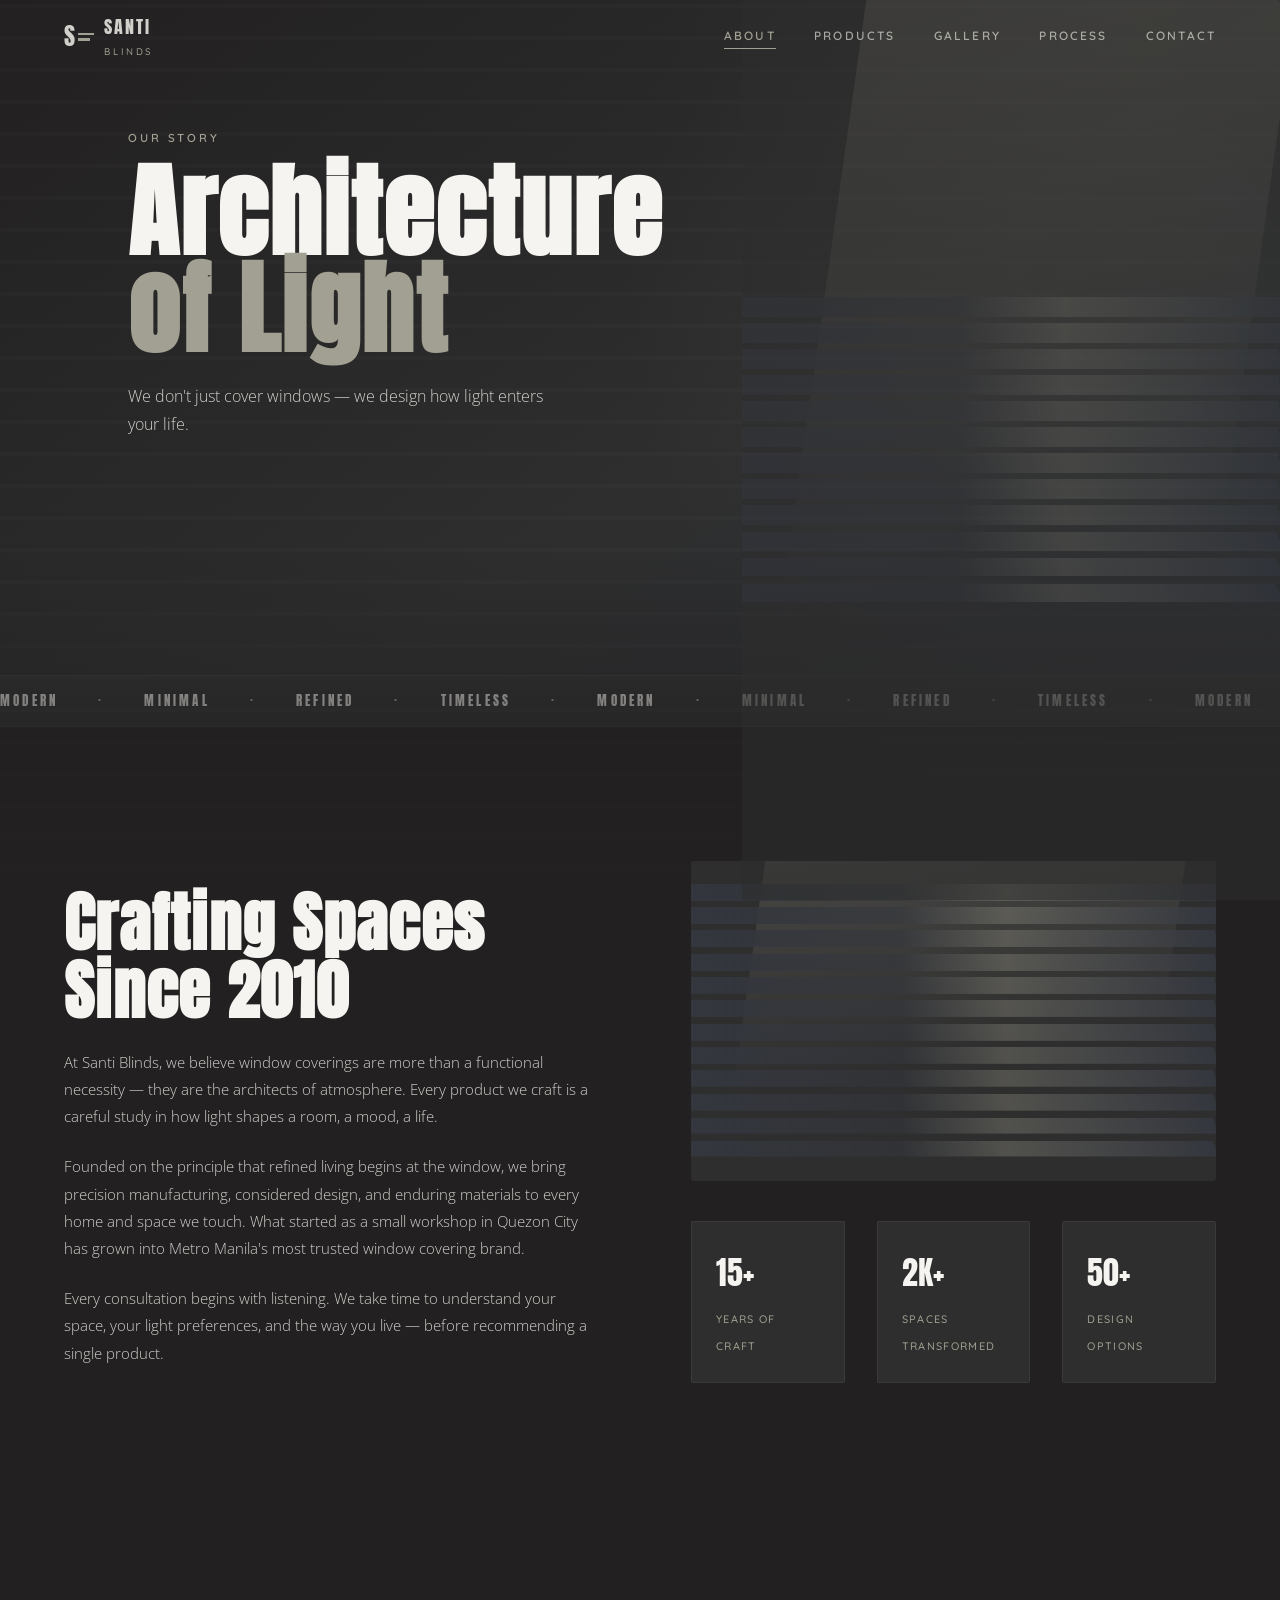
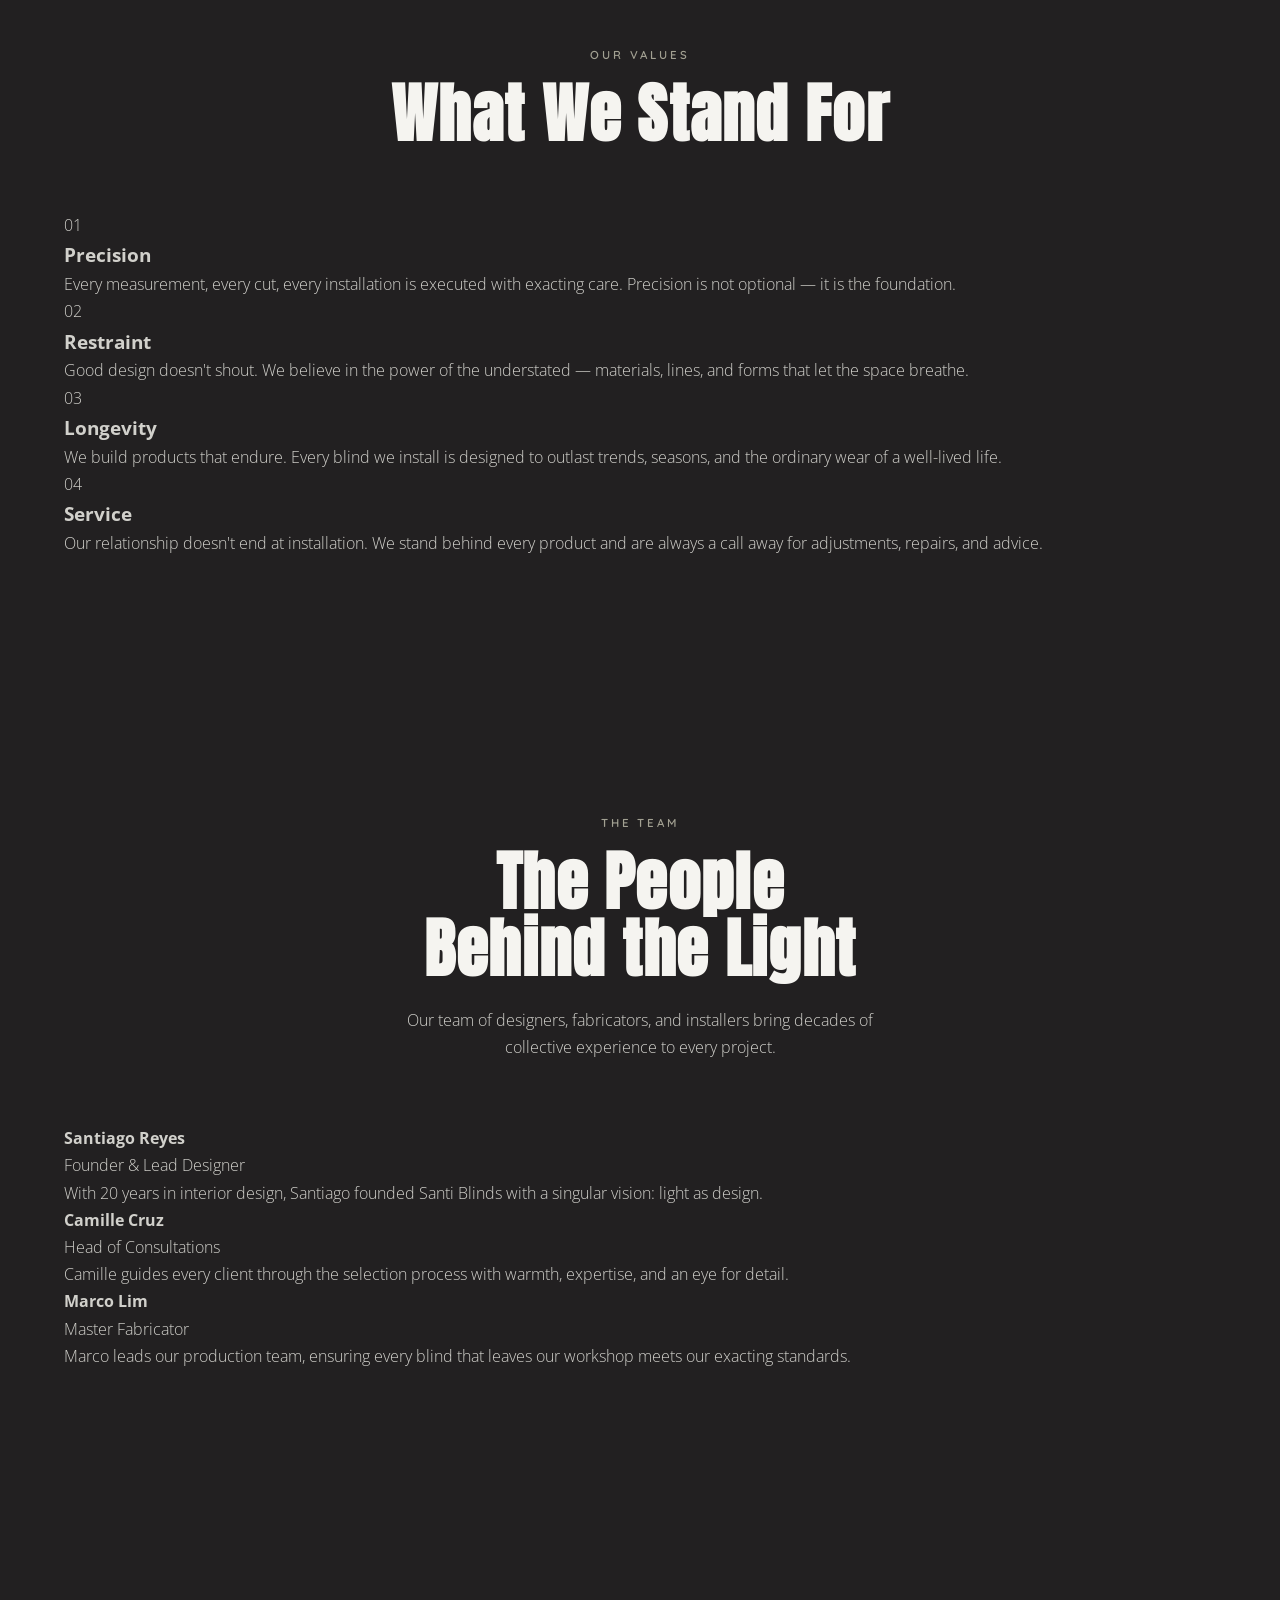
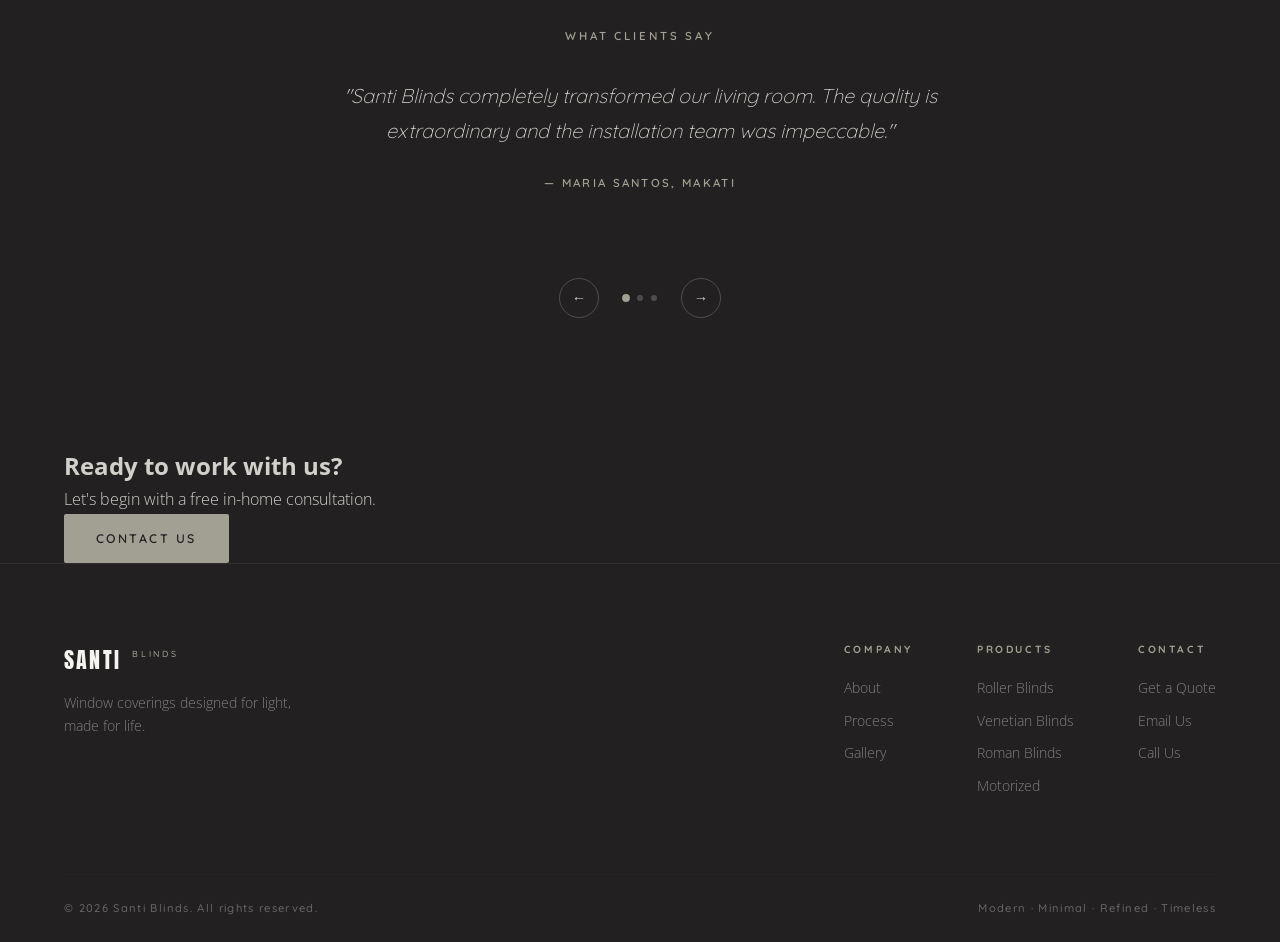
==== about.html @ d28347ba "Add files via upload" ====
<!DOCTYPE html>
<html lang="en">
<head>
  <meta charset="UTF-8" />
  <meta name="viewport" content="width=device-width, initial-scale=1.0" />
  <title>About Us — Santi Blinds</title>
  <link rel="preconnect" href="https://fonts.googleapis.com" />
  <link rel="preconnect" href="https://fonts.gstatic.com" crossorigin />
  <link href="https://fonts.googleapis.com/css2?family=Anton&family=Quicksand:wght@300;400;500;600&family=Open+Sans:wght@300;400;600&display=swap" rel="stylesheet" />
  <link rel="stylesheet" href="css/style.css" />
</head>
<body>

  <!-- NAV -->
  <header class="nav scrolled" id="nav">
    <div class="nav__inner">
      <a href="index.html" class="nav__logo">
        <span class="nav__logo-mark">
          <span class="logo-s">S</span><span class="logo-slats"></span>
        </span>
        <span class="nav__brand">SANTI <em>BLINDS</em></span>
      </a>
      <nav class="nav__links" id="navLinks">
        <a href="about.html" class="active">About</a>
        <a href="products.html">Products</a>
        <a href="gallery.html">Gallery</a>
        <a href="process.html">Process</a>
        <a href="contact.html">Contact</a>
      </nav>
      <button class="nav__hamburger" id="hamburger" aria-label="Toggle menu">
        <span></span><span></span><span></span>
      </button>
    </div>
  </header>

  <!-- PAGE HERO -->
  <section class="page-hero page-hero--about">
    <div class="page-hero__bg"></div>
    <div class="container">
      <div class="page-hero__content">
        <span class="section-label reveal">Our Story</span>
        <h1 class="page-hero__title reveal">Architecture<br/><span class="accent">of Light</span></h1>
        <p class="page-hero__sub reveal">We don't just cover windows — we design how light enters your life.</p>
      </div>
    </div>
    <div class="page-hero__slat-art">
      <div class="slat-art__frame">
        <div class="slat-art__light"></div>
        <div class="slat-art__slats">
          <div class="slat" style="--i:0"></div><div class="slat" style="--i:1"></div>
          <div class="slat" style="--i:2"></div><div class="slat" style="--i:3"></div>
          <div class="slat" style="--i:4"></div><div class="slat" style="--i:5"></div>
          <div class="slat" style="--i:6"></div><div class="slat" style="--i:7"></div>
          <div class="slat" style="--i:8"></div><div class="slat" style="--i:9"></div>
          <div class="slat" style="--i:10"></div><div class="slat" style="--i:11"></div>
        </div>
      </div>
    </div>
  </section>

  <!-- MARQUEE -->
  <div class="marquee">
    <div class="marquee__track">
      <span>MODERN</span><span class="dot">·</span><span>MINIMAL</span><span class="dot">·</span>
      <span>REFINED</span><span class="dot">·</span><span>TIMELESS</span><span class="dot">·</span>
      <span>MODERN</span><span class="dot">·</span><span>MINIMAL</span><span class="dot">·</span>
      <span>REFINED</span><span class="dot">·</span><span>TIMELESS</span><span class="dot">·</span>
      <span>MODERN</span><span class="dot">·</span><span>MINIMAL</span><span class="dot">·</span>
      <span>REFINED</span><span class="dot">·</span><span>TIMELESS</span><span class="dot">·</span>
    </div>
  </div>

  <!-- MISSION -->
  <section class="section about-mission">
    <div class="container">
      <div class="about__grid">
        <div class="about__text">
          <span class="section-label reveal">Who We Are</span>
          <h2 class="section-title reveal">Crafting Spaces<br/>Since 2010</h2>
          <p class="body-text reveal">At Santi Blinds, we believe window coverings are more than a functional necessity — they are the architects of atmosphere. Every product we craft is a careful study in how light shapes a room, a mood, a life.</p>
          <p class="body-text reveal">Founded on the principle that refined living begins at the window, we bring precision manufacturing, considered design, and enduring materials to every home and space we touch. What started as a small workshop in Quezon City has grown into Metro Manila's most trusted window covering brand.</p>
          <p class="body-text reveal">Every consultation begins with listening. We take time to understand your space, your light preferences, and the way you live — before recommending a single product.</p>
        </div>
        <div class="about__visual reveal">
          <div class="about__slat-art">
            <div class="slat-art__frame">
              <div class="slat-art__light"></div>
              <div class="slat-art__slats">
                <div class="slat" style="--i:0"></div><div class="slat" style="--i:1"></div>
                <div class="slat" style="--i:2"></div><div class="slat" style="--i:3"></div>
                <div class="slat" style="--i:4"></div><div class="slat" style="--i:5"></div>
                <div class="slat" style="--i:6"></div><div class="slat" style="--i:7"></div>
                <div class="slat" style="--i:8"></div><div class="slat" style="--i:9"></div>
                <div class="slat" style="--i:10"></div><div class="slat" style="--i:11"></div>
              </div>
            </div>
          </div>
          <div class="about__stat-block">
            <div class="stat"><span class="stat__num">15+</span><span class="stat__label">Years of Craft</span></div>
            <div class="stat"><span class="stat__num">2K+</span><span class="stat__label">Spaces Transformed</span></div>
            <div class="stat"><span class="stat__num">50+</span><span class="stat__label">Design Options</span></div>
          </div>
        </div>
      </div>
    </div>
  </section>

  <!-- VALUES -->
  <section class="section values-section">
    <div class="container">
      <div class="section-header reveal">
        <span class="section-label">Our Values</span>
        <h2 class="section-title">What We Stand For</h2>
      </div>
      <div class="values__grid">
        <div class="value-card reveal" data-delay="0">
          <div class="value-card__num">01</div>
          <h3>Precision</h3>
          <p>Every measurement, every cut, every installation is executed with exacting care. Precision is not optional — it is the foundation.</p>
        </div>
        <div class="value-card reveal" data-delay="100">
          <div class="value-card__num">02</div>
          <h3>Restraint</h3>
          <p>Good design doesn't shout. We believe in the power of the understated — materials, lines, and forms that let the space breathe.</p>
        </div>
        <div class="value-card reveal" data-delay="200">
          <div class="value-card__num">03</div>
          <h3>Longevity</h3>
          <p>We build products that endure. Every blind we install is designed to outlast trends, seasons, and the ordinary wear of a well-lived life.</p>
        </div>
        <div class="value-card reveal" data-delay="300">
          <div class="value-card__num">04</div>
          <h3>Service</h3>
          <p>Our relationship doesn't end at installation. We stand behind every product and are always a call away for adjustments, repairs, and advice.</p>
        </div>
      </div>
    </div>
  </section>

  <!-- TEAM -->
  <section class="section team-section">
    <div class="container">
      <div class="section-header reveal">
        <span class="section-label">The Team</span>
        <h2 class="section-title">The People<br/>Behind the Light</h2>
        <p class="section-desc">Our team of designers, fabricators, and installers bring decades of collective experience to every project.</p>
      </div>
      <div class="team__grid">
        <div class="team-card reveal" data-delay="0">
          <div class="team-card__avatar team-card__avatar--1"></div>
          <h4>Santiago Reyes</h4>
          <span>Founder & Lead Designer</span>
          <p>With 20 years in interior design, Santiago founded Santi Blinds with a singular vision: light as design.</p>
        </div>
        <div class="team-card reveal" data-delay="120">
          <div class="team-card__avatar team-card__avatar--2"></div>
          <h4>Camille Cruz</h4>
          <span>Head of Consultations</span>
          <p>Camille guides every client through the selection process with warmth, expertise, and an eye for detail.</p>
        </div>
        <div class="team-card reveal" data-delay="240">
          <div class="team-card__avatar team-card__avatar--3"></div>
          <h4>Marco Lim</h4>
          <span>Master Fabricator</span>
          <p>Marco leads our production team, ensuring every blind that leaves our workshop meets our exacting standards.</p>
        </div>
      </div>
    </div>
  </section>

  <!-- TESTIMONIALS -->
  <section class="testimonials section">
    <div class="container">
      <span class="section-label reveal">What Clients Say</span>
      <div class="testimonials__slider" id="testimonialSlider">
        <div class="testimonial active">
          <blockquote>"Santi Blinds completely transformed our living room. The quality is extraordinary and the installation team was impeccable."</blockquote>
          <cite>— Maria Santos, Makati</cite>
        </div>
        <div class="testimonial">
          <blockquote>"We chose the motorized collection for our office. The difference in ambiance is remarkable — and the light control is effortless."</blockquote>
          <cite>— James Reyes, BGC</cite>
        </div>
        <div class="testimonial">
          <blockquote>"From consultation to install, the experience was seamless. The Roman blinds in our master bedroom are simply beautiful."</blockquote>
          <cite>— Claire Mendoza, Quezon City</cite>
        </div>
      </div>
      <div class="testimonials__nav">
        <button class="t-prev" id="tPrev" aria-label="Previous">←</button>
        <div class="t-dots" id="tDots"></div>
        <button class="t-next" id="tNext" aria-label="Next">→</button>
      </div>
    </div>
  </section>

  <!-- CTA STRIP -->
  <section class="cta-strip">
    <div class="container">
      <div class="cta-strip__inner reveal">
        <div class="cta-strip__text">
          <h2>Ready to work with us?</h2>
          <p>Let's begin with a free in-home consultation.</p>
        </div>
        <a href="contact.html" class="btn btn--primary">Contact Us</a>
      </div>
    </div>
  </section>

  <!-- FOOTER -->
  <footer class="footer">
    <div class="container">
      <div class="footer__top">
        <div class="footer__brand">
          <span class="footer__logo">SANTI <em>BLINDS</em></span>
          <p>Window coverings designed for light, made for life.</p>
        </div>
        <div class="footer__nav">
          <div>
            <h4>Company</h4>
            <a href="about.html">About</a>
            <a href="process.html">Process</a>
            <a href="gallery.html">Gallery</a>
          </div>
          <div>
            <h4>Products</h4>
            <a href="products.html">Roller Blinds</a>
            <a href="products.html">Venetian Blinds</a>
            <a href="products.html">Roman Blinds</a>
            <a href="products.html">Motorized</a>
          </div>
          <div>
            <h4>Contact</h4>
            <a href="contact.html">Get a Quote</a>
            <a href="mailto:info@santiblinds.com">Email Us</a>
            <a href="tel:+6328888000">Call Us</a>
          </div>
        </div>
      </div>
      <div class="footer__bottom">
        <p>© 2026 Santi Blinds. All rights reserved.</p>
        <p>Modern · Minimal · Refined · Timeless</p>
      </div>
    </div>
  </footer>

  <script src="javascript/script.js"></script>
</body>
</html>
---- css/style.css ----
/* ============================================
   SANTI BLINDS — style.css
   Modern · Minimal · Refined · Timeless
   ============================================ */

/* --- TOKENS --- */
:root {
  --c-black:    #2E2E2E;
  --c-dark:     #222021;
  --c-navy:     #33363D;
  --c-tan:      #A2A092;
  --c-cream:    #D1D0CB;
  --c-white:    #F5F4F0;
  --c-accent:   #A2A092;

  --font-display: 'Anton', sans-serif;
  --font-body:    'Open Sans', sans-serif;
  --font-ui:      'Quicksand', sans-serif;

  --nav-h: 72px;
  --section-pad: clamp(80px, 10vw, 140px);
  --container: 1280px;
  --radius: 2px;

  --ease-out: cubic-bezier(0.16, 1, 0.3, 1);
  --ease-in-out: cubic-bezier(0.76, 0, 0.24, 1);
}

/* --- RESET --- */
*, *::before, *::after { box-sizing: border-box; margin: 0; padding: 0; }
html { scroll-behavior: smooth; font-size: 16px; }
body {
  background: var(--c-dark);
  color: var(--c-cream);
  font-family: var(--font-body);
  font-weight: 300;
  line-height: 1.7;
  overflow-x: hidden;
  -webkit-font-smoothing: antialiased;
}
a { color: inherit; text-decoration: none; }
img { display: block; max-width: 100%; }
button { cursor: pointer; border: none; background: none; font-family: inherit; }
input, textarea, select {
  font-family: var(--font-body);
  font-size: 0.9rem;
}
ul { list-style: none; }

/* --- SCROLLBAR --- */
::-webkit-scrollbar { width: 5px; }
::-webkit-scrollbar-track { background: var(--c-dark); }
::-webkit-scrollbar-thumb { background: var(--c-navy); }

/* --- CONTAINER --- */
.container {
  width: 100%;
  max-width: var(--container);
  margin: 0 auto;
  padding: 0 clamp(20px, 5vw, 80px);
}

/* --- SECTION --- */
.section { padding: var(--section-pad) 0; }
.section-label {
  display: block;
  font-family: var(--font-ui);
  font-size: 0.72rem;
  font-weight: 600;
  letter-spacing: 0.25em;
  text-transform: uppercase;
  color: var(--c-tan);
  margin-bottom: 1rem;
}
.section-title {
  font-family: var(--font-display);
  font-size: clamp(2.2rem, 5vw, 4rem);
  line-height: 1.05;
  letter-spacing: 0.02em;
  color: var(--c-white);
  margin-bottom: 1.5rem;
}
.section-desc {
  font-size: 1rem;
  color: var(--c-cream);
  max-width: 520px;
  margin-bottom: 3rem;
}
.section-header { text-align: center; margin-bottom: 4rem; }
.section-header .section-desc { margin: 0 auto 3rem; }

.body-text {
  font-size: 0.95rem;
  color: var(--c-cream);
  line-height: 1.8;
  margin-bottom: 1.4rem;
}

/* --- BUTTONS --- */
.btn {
  display: inline-flex;
  align-items: center;
  gap: 0.5rem;
  padding: 14px 32px;
  font-family: var(--font-ui);
  font-size: 0.78rem;
  font-weight: 600;
  letter-spacing: 0.2em;
  text-transform: uppercase;
  border-radius: var(--radius);
  transition: all 0.3s var(--ease-out);
  position: relative;
  overflow: hidden;
}
.btn::after {
  content: '';
  position: absolute;
  inset: 0;
  background: rgba(255,255,255,0.07);
  opacity: 0;
  transition: opacity 0.3s;
}
.btn:hover::after { opacity: 1; }
.btn--primary {
  background: var(--c-tan);
  color: var(--c-dark);
}
.btn--primary:hover {
  background: var(--c-cream);
  transform: translateY(-2px);
  box-shadow: 0 12px 30px rgba(0,0,0,0.35);
}
.btn--ghost {
  background: transparent;
  color: var(--c-cream);
  border: 1px solid rgba(209, 208, 203, 0.35);
}
.btn--ghost:hover {
  border-color: var(--c-cream);
  transform: translateY(-2px);
}
.btn--full { width: 100%; justify-content: center; }

.link-arrow {
  display: inline-flex;
  align-items: center;
  gap: 0.4rem;
  font-family: var(--font-ui);
  font-size: 0.78rem;
  font-weight: 600;
  letter-spacing: 0.15em;
  text-transform: uppercase;
  color: var(--c-tan);
  transition: gap 0.3s var(--ease-out), color 0.3s;
}
.link-arrow:hover { gap: 0.8rem; color: var(--c-cream); }
.link-arrow span { transition: transform 0.3s var(--ease-out); }
.link-arrow:hover span { transform: translateX(4px); }

/* --- REVEAL ANIMATION --- */
.reveal {
  opacity: 0;
  transform: translateY(28px);
  transition: opacity 0.8s var(--ease-out), transform 0.8s var(--ease-out);
}
.reveal.in-view {
  opacity: 1;
  transform: translateY(0);
}

/* ============================================
   NAV
   ============================================ */
.nav {
  position: fixed;
  top: 0; left: 0; right: 0;
  height: var(--nav-h);
  z-index: 1000;
  transition: background 0.4s, box-shadow 0.4s;
}
.nav.scrolled {
  background: rgba(34, 32, 33, 0.95);
  backdrop-filter: blur(12px);
  -webkit-backdrop-filter: blur(12px);
  box-shadow: 0 1px 0 rgba(255,255,255,0.06);
}
.nav__inner {
  max-width: var(--container);
  margin: 0 auto;
  padding: 0 clamp(20px, 5vw, 80px);
  height: 100%;
  display: flex;
  align-items: center;
  justify-content: space-between;
}
.nav__logo {
  display: flex;
  align-items: center;
  gap: 10px;
}
.nav__logo-mark {
  display: flex;
  align-items: center;
  gap: 3px;
}
.logo-s {
  font-family: var(--font-display);
  font-size: 1.5rem;
  color: var(--c-cream);
  line-height: 1;
}
.logo-slats {
  display: flex;
  flex-direction: column;
  gap: 3px;
  padding-top: 2px;
}
.logo-slats::before,
.logo-slats::after {
  content: '';
  display: block;
  width: 16px;
  height: 2.5px;
  background: var(--c-tan);
}
.logo-slats::after { width: 12px; }
.nav__brand {
  font-family: var(--font-display);
  font-size: 1.1rem;
  letter-spacing: 0.12em;
  color: var(--c-cream);
}
.nav__brand em {
  font-style: normal;
  font-family: var(--font-ui);
  font-size: 0.6rem;
  font-weight: 500;
  letter-spacing: 0.3em;
  color: var(--c-tan);
  display: block;
  margin-top: 1px;
}
.nav__links {
  display: flex;
  gap: clamp(1.5rem, 3vw, 3rem);
}
.nav__links a {
  font-family: var(--font-ui);
  font-size: 0.75rem;
  font-weight: 600;
  letter-spacing: 0.18em;
  text-transform: uppercase;
  color: var(--c-cream);
  opacity: 0.75;
  transition: opacity 0.3s, color 0.3s;
  position: relative;
}
.nav__links a::after {
  content: '';
  position: absolute;
  bottom: -3px; left: 0;
  width: 0; height: 1px;
  background: var(--c-tan);
  transition: width 0.3s var(--ease-out);
}
.nav__links a:hover { opacity: 1; }
.nav__links a:hover::after { width: 100%; }
.nav__hamburger {
  display: none;
  flex-direction: column;
  gap: 5px;
  padding: 8px;
}
.nav__hamburger span {
  display: block;
  width: 24px;
  height: 1.5px;
  background: var(--c-cream);
  transition: all 0.3s var(--ease-out);
  transform-origin: center;
}
.nav__hamburger.open span:nth-child(1) { transform: translateY(6.5px) rotate(45deg); }
.nav__hamburger.open span:nth-child(2) { opacity: 0; }
.nav__hamburger.open span:nth-child(3) { transform: translateY(-6.5px) rotate(-45deg); }

/* ============================================
   HERO
   ============================================ */
.hero {
  min-height: 100svh;
  display: flex;
  align-items: center;
  position: relative;
  overflow: hidden;
  padding-top: var(--nav-h);
}
.hero__bg {
  position: absolute;
  inset: 0;
  background: linear-gradient(135deg, var(--c-dark) 0%, var(--c-black) 50%, var(--c-navy) 100%);
}
.hero__slats-overlay {
  position: absolute;
  inset: 0;
  background: repeating-linear-gradient(
    0deg,
    transparent 0px,
    transparent 28px,
    rgba(255,255,255,0.018) 28px,
    rgba(255,255,255,0.018) 32px
  );
}
.hero__bg::before {
  content: '';
  position: absolute;
  top: -20%; right: -10%;
  width: 60%; height: 120%;
  background: radial-gradient(ellipse at center, rgba(162,160,146,0.07) 0%, transparent 70%);
}
.hero__content {
  position: relative;
  z-index: 2;
  max-width: var(--container);
  margin: 0 auto;
  padding: 0 clamp(20px, 5vw, 80px);
  padding-top: 60px;
}

/* --- PAGE HERO OVERRIDES (push content below nav) --- */
.page-hero--products .page-hero__content,
.page-hero--gallery .page-hero__content,
.page-hero--process .page-hero__content,
.page-hero--about .page-hero__content,
.page-hero--contact .page-hero__content {
  padding-top: clamp(80px, 10vw, 130px);
}

.hero__eyebrow {
  font-family: var(--font-ui);
  font-size: 0.72rem;
  font-weight: 600;
  letter-spacing: 0.35em;
  text-transform: uppercase;
  color: var(--c-tan);
  margin-bottom: 1.5rem;
  transition-delay: 0.1s;
}
.hero__title {
  font-family: var(--font-display);
  font-size: clamp(3.5rem, 10vw, 8.5rem);
  line-height: 0.95;
  letter-spacing: 0.02em;
  color: var(--c-white);
  margin-bottom: 2rem;
}
.hero__title span { display: block; }
.hero__title span:nth-child(1) { transition-delay: 0.15s; }
.hero__title span:nth-child(2) { transition-delay: 0.25s; }
.hero__title--accent {
  color: var(--c-tan);
  transition-delay: 0.35s !important;
}
.hero__sub {
  font-size: clamp(0.9rem, 1.5vw, 1.05rem);
  color: var(--c-cream);
  opacity: 0.8;
  max-width: 460px;
  margin-bottom: 2.5rem;
  transition-delay: 0.45s;
}
.hero__cta {
  display: flex;
  gap: 1rem;
  flex-wrap: wrap;
  transition-delay: 0.55s;
}
.hero__scroll-hint {
  position: absolute;
  bottom: 2.5rem;
  left: clamp(20px, 5vw, 80px);
  display: flex;
  align-items: center;
  gap: 0.75rem;
  z-index: 2;
  opacity: 0.5;
}
.hero__scroll-hint span {
  font-family: var(--font-ui);
  font-size: 0.62rem;
  font-weight: 600;
  letter-spacing: 0.25em;
  text-transform: uppercase;
}
.hero__scroll-line {
  width: 40px;
  height: 1px;
  background: var(--c-cream);
  transform-origin: left;
  animation: scrollLine 2s var(--ease-in-out) infinite;
}
@keyframes scrollLine {
  0%   { transform: scaleX(0); }
  50%  { transform: scaleX(1); }
  100% { transform: scaleX(0) translateX(40px); }
}

/* ============================================
   MARQUEE
   ============================================ */
.marquee {
  background: var(--c-black);
  border-top: 1px solid rgba(255,255,255,0.06);
  border-bottom: 1px solid rgba(255,255,255,0.06);
  overflow: hidden;
  padding: 14px 0;
}
.marquee__track {
  display: flex;
  gap: 2.5rem;
  animation: marquee 20s linear infinite;
  width: max-content;
}
.marquee__track span {
  font-family: var(--font-display);
  font-size: 0.8rem;
  letter-spacing: 0.25em;
  color: var(--c-cream);
  white-space: nowrap;
}
.marquee__track .dot { color: var(--c-tan); }
@keyframes marquee {
  from { transform: translateX(0); }
  to   { transform: translateX(-50%); }
}

/* ============================================
   ABOUT
   ============================================ */
.about { background: var(--c-dark); }
.about__grid {
  display: grid;
  grid-template-columns: 1fr 1fr;
  gap: clamp(40px, 8vw, 120px);
  align-items: center;
}
.about__text .btn { margin-top: 1rem; }

/* Slat Art */
.about__visual { display: flex; flex-direction: column; gap: 2.5rem; }
.about__slat-art {
  position: relative;
  height: 320px;
}
.slat-art__frame {
  position: absolute;
  inset: 0;
  background: var(--c-black);
  border-radius: 3px;
  overflow: hidden;
}
.slat-art__light {
  position: absolute;
  top: -40px; left: 10%;
  width: 80%;
  height: 120%;
  background: linear-gradient(170deg, rgba(162,160,146,0.25) 0%, transparent 60%);
  transform: skewX(-8deg);
}
.slat-art__slats {
  position: absolute;
  inset: 0;
  display: flex;
  flex-direction: column;
  justify-content: center;
  gap: 0;
  padding: 20px 0;
}
.slat {
  height: 20px;
  margin: 3px 0;
  background: linear-gradient(
    90deg,
    var(--c-navy) 0%,
    rgba(51,54,61,0.5) 40%,
    rgba(162,160,146,0.3) 60%,
    var(--c-navy) 100%
  );
  transform: perspective(400px) rotateX(calc(var(--i) * 2deg));
  transform-origin: left center;
  animation: slatSway 4s ease-in-out infinite alternate;
  animation-delay: calc(var(--i) * 80ms);
}
@keyframes slatSway {
  from { transform: perspective(400px) rotateX(calc(var(--i) * 2deg)); }
  to   { transform: perspective(400px) rotateX(calc(var(--i) * 2deg + 8deg)); }
}

.about__stat-block {
  display: flex;
  gap: 2rem;
}
.stat {
  flex: 1;
  padding: 1.5rem;
  background: var(--c-black);
  border: 1px solid rgba(255,255,255,0.06);
  border-radius: var(--radius);
}
.stat__num {
  display: block;
  font-family: var(--font-display);
  font-size: 2rem;
  color: var(--c-white);
  margin-bottom: 0.25rem;
}
.stat__label {
  font-family: var(--font-ui);
  font-size: 0.68rem;
  font-weight: 500;
  letter-spacing: 0.12em;
  text-transform: uppercase;
  color: var(--c-tan);
}

/* ============================================
   PRODUCTS
   ============================================ */
.products { background: var(--c-black); }
.products__grid {
  display: grid;
  grid-template-columns: repeat(3, 1fr);
  gap: 1.5px;
}
.product-card {
  position: relative;
  background: var(--c-navy);
  overflow: hidden;
  transition: transform 0.5s var(--ease-out);
}
.product-card:hover { transform: translateY(-6px); z-index: 2; }
.product-card__img {
  height: 220px;
  position: relative;
  overflow: hidden;
}
.product-card__slat-deco {
  position: absolute;
  inset: 0;
  background: repeating-linear-gradient(
    0deg,
    transparent 0px,
    transparent 22px,
    rgba(255,255,255,0.04) 22px,
    rgba(255,255,255,0.04) 26px
  );
  transition: opacity 0.4s;
}
.product-card:hover .product-card__slat-deco { opacity: 0.5; }

/* Card color themes */
.product-card__img--roller   { background: linear-gradient(135deg, #2a2d33 0%, #3d3f46 100%); }
.product-card__img--venetian { background: linear-gradient(135deg, #33302e 0%, #4a4540 100%); }
.product-card__img--roman    { background: linear-gradient(135deg, #2e3033 0%, #3a3d42 100%); }
.product-card__img--vertical { background: linear-gradient(135deg, #2a2a2c 0%, #363636 100%); }
.product-card__img--cellular { background: linear-gradient(135deg, #302e28 0%, #45403a 100%); }
.product-card__img--motorized{ background: linear-gradient(135deg, #1e2127 0%, #2e3340 100%); }

.product-card__img::after {
  content: '';
  position: absolute;
  bottom: 0; left: 0; right: 0;
  height: 60%;
  background: linear-gradient(to top, var(--c-navy) 0%, transparent 100%);
}
.product-card__body {
  padding: 1.75rem 1.75rem 2rem;
}
.product-card__body h3 {
  font-family: var(--font-display);
  font-size: 1.2rem;
  letter-spacing: 0.06em;
  color: var(--c-white);
  margin-bottom: 0.6rem;
}
.product-card__body p {
  font-size: 0.85rem;
  line-height: 1.7;
  color: var(--c-cream);
  opacity: 0.75;
  margin-bottom: 1.25rem;
}

/* ============================================
   GALLERY
   ============================================ */
.gallery { background: var(--c-dark); overflow: hidden; }
.gallery__header {
  max-width: var(--container);
  margin: 0 auto var(--section-pad);
  padding: 0 clamp(20px, 5vw, 80px);
}
.gallery__strip {
  display: flex;
  gap: 2px;
  height: 480px;
  padding: 0 clamp(20px, 5vw, 80px);
  max-width: var(--container);
  margin: 0 auto;
}
.gallery__item {
  flex: 1;
  position: relative;
  overflow: hidden;
  border-radius: var(--radius);
  cursor: pointer;
  transition: flex 0.5s var(--ease-out);
}
.gallery__item:hover { flex: 2; }
.gallery__item--tall { flex: 1.2; }
.gallery__item--wide { flex: 1.5; }
.gallery__fill {
  position: absolute;
  inset: 0;
  transition: transform 0.6s var(--ease-out);
}
.gallery__item:hover .gallery__fill { transform: scale(1.04); }
.gallery__fill--1 {
  background: linear-gradient(160deg, #2a2d33 0%, #4a4540 100%);
  background-image: repeating-linear-gradient(0deg, transparent 0px, transparent 28px, rgba(255,255,255,0.035) 28px, rgba(255,255,255,0.035) 32px),
                    linear-gradient(160deg, #2a2d33 0%, #4a4540 100%);
}
.gallery__fill--2 {
  background: linear-gradient(160deg, #1e2127 0%, #2e3340 100%);
  background-image: repeating-linear-gradient(90deg, transparent 0px, transparent 20px, rgba(255,255,255,0.025) 20px, rgba(255,255,255,0.025) 22px),
                    linear-gradient(160deg, #1e2127 0%, #2e3340 100%);
}
.gallery__fill--3 {
  background: linear-gradient(160deg, #33302e 0%, #5a5248 100%);
}
.gallery__fill--4 {
  background: linear-gradient(160deg, #2e3033 0%, #3a3d42 100%);
  background-image: repeating-linear-gradient(0deg, transparent 0px, transparent 18px, rgba(255,255,255,0.04) 18px, rgba(255,255,255,0.04) 20px),
                    linear-gradient(160deg, #2e3033 0%, #3a3d42 100%);
}
.gallery__fill--5 {
  background: linear-gradient(160deg, #302e28 0%, #55503a 100%);
}
.gallery__caption {
  position: absolute;
  bottom: 0; left: 0; right: 0;
  padding: 1.5rem 1.25rem 1.25rem;
  background: linear-gradient(to top, rgba(34,32,33,0.9) 0%, transparent 100%);
  font-family: var(--font-ui);
  font-size: 0.7rem;
  font-weight: 500;
  letter-spacing: 0.15em;
  text-transform: uppercase;
  color: var(--c-cream);
  opacity: 0;
  transform: translateY(8px);
  transition: opacity 0.4s, transform 0.4s;
}
.gallery__item:hover .gallery__caption { opacity: 1; transform: translateY(0); }

/* ============================================
   GALLERY PAGE — FULL LAYOUT
   ============================================ */

/* Filter Bar */
.filter-bar {
  display: flex;
  gap: 0.5rem;
  flex-wrap: wrap;
  margin-bottom: 3rem;
}
.filter-btn {
  font-family: var(--font-ui);
  font-size: 0.72rem;
  font-weight: 600;
  letter-spacing: 0.18em;
  text-transform: uppercase;
  color: var(--c-cream);
  opacity: 0.5;
  padding: 9px 20px;
  border: 1px solid rgba(255,255,255,0.1);
  border-radius: var(--radius);
  transition: all 0.3s var(--ease-out);
  background: transparent;
}
.filter-btn:hover {
  opacity: 0.85;
  border-color: rgba(162,160,146,0.4);
}
.filter-btn.active {
  opacity: 1;
  background: var(--c-tan);
  color: var(--c-dark);
  border-color: var(--c-tan);
}

/* Masonry Gallery Grid */
.gallery-grid {
  columns: 3;
  column-gap: 3px;
  width: 100%;
}
.gallery-grid__item {
  break-inside: avoid;
  position: relative;
  overflow: hidden;
  margin-bottom: 3px;
  cursor: pointer;
  border-radius: var(--radius);
}
.gallery-grid__item--tall .gallery-grid__fill { height: 520px; }
.gallery-grid__item--wide { column-span: none; }
.gallery-grid__item--wide .gallery-grid__fill { height: 340px; }
.gallery-grid__fill {
  width: 100%;
  height: 280px;
  position: relative;
  overflow: hidden;
  display: block;
  transition: transform 0.65s var(--ease-out);
}
.gallery-grid__item:hover .gallery-grid__fill { transform: scale(1.05); }

/* Gallery fill image placeholders — rich compositions */
.gf--1 {
  background:
    repeating-linear-gradient(0deg, transparent 0px, transparent 26px, rgba(255,255,255,0.04) 26px, rgba(255,255,255,0.04) 30px),
    linear-gradient(150deg, #2a2c31 0%, #3e3b38 40%, #4a4540 100%);
}
.gf--1::before {
  content: '';
  position: absolute;
  inset: 0;
  background: radial-gradient(ellipse at 70% 30%, rgba(162,160,146,0.18) 0%, transparent 60%);
}
.gf--2 {
  background:
    repeating-linear-gradient(90deg, transparent 0px, transparent 18px, rgba(255,255,255,0.03) 18px, rgba(255,255,255,0.03) 21px),
    linear-gradient(130deg, #1c1f26 0%, #252830 50%, #2e3340 100%);
}
.gf--2::before {
  content: '';
  position: absolute;
  inset: 0;
  background: radial-gradient(ellipse at 30% 70%, rgba(100,110,140,0.2) 0%, transparent 65%);
}
.gf--3 {
  background:
    repeating-linear-gradient(0deg, transparent 0px, transparent 22px, rgba(255,255,255,0.035) 22px, rgba(255,255,255,0.035) 25px),
    linear-gradient(160deg, #2e2b28 0%, #463e38 50%, #5a5248 100%);
}
.gf--3::before {
  content: '';
  position: absolute;
  inset: 0;
  background: linear-gradient(to bottom right, rgba(162,150,130,0.15) 0%, transparent 70%);
}
.gf--4 {
  background:
    repeating-linear-gradient(0deg, transparent 0px, transparent 18px, rgba(255,255,255,0.045) 18px, rgba(255,255,255,0.045) 21px),
    linear-gradient(140deg, #28292e 0%, #33363d 60%, #3a3d44 100%);
}
.gf--4::after {
  content: '';
  position: absolute;
  inset: 0;
  background: radial-gradient(ellipse at 60% 20%, rgba(162,160,146,0.12) 0%, transparent 55%);
}
.gf--5 {
  background:
    repeating-linear-gradient(0deg, transparent 0px, transparent 30px, rgba(255,255,255,0.03) 30px, rgba(255,255,255,0.03) 33px),
    linear-gradient(165deg, #2c2a24 0%, #3d3830 50%, #55503a 100%);
}
.gf--5::before {
  content: '';
  position: absolute;
  inset: 0;
  background: radial-gradient(circle at 25% 80%, rgba(180,165,120,0.12) 0%, transparent 50%);
}
.gf--6 {
  background:
    repeating-linear-gradient(0deg, transparent 0px, transparent 24px, rgba(255,255,255,0.038) 24px, rgba(255,255,255,0.038) 27px),
    linear-gradient(145deg, #232427 0%, #2e3035 50%, #3a3d42 100%);
}
.gf--6::before {
  content: '';
  position: absolute;
  inset: 0;
  background: linear-gradient(to bottom, rgba(162,160,146,0.1) 0%, transparent 60%);
}
.gf--7 {
  background:
    repeating-linear-gradient(90deg, transparent 0px, transparent 14px, rgba(255,255,255,0.025) 14px, rgba(255,255,255,0.025) 17px),
    linear-gradient(135deg, #1e2024 0%, #2a2d33 55%, #32353c 100%);
}
.gf--7::before {
  content: '';
  position: absolute;
  inset: 0;
  background: radial-gradient(ellipse at 80% 50%, rgba(80,100,140,0.15) 0%, transparent 60%);
}
.gf--8 {
  background:
    repeating-linear-gradient(0deg, transparent 0px, transparent 20px, rgba(255,255,255,0.04) 20px, rgba(255,255,255,0.04) 23px),
    linear-gradient(155deg, #302e2b 0%, #42403c 50%, #545048 100%);
}
.gf--8::before {
  content: '';
  position: absolute;
  inset: 0;
  background: radial-gradient(circle at 50% 50%, rgba(162,155,130,0.1) 0%, transparent 65%);
}
.gf--9 {
  background:
    repeating-linear-gradient(0deg, transparent 0px, transparent 28px, rgba(255,255,255,0.03) 28px, rgba(255,255,255,0.03) 31px),
    linear-gradient(140deg, #1a1c20 0%, #252830 50%, #2e3038 100%);
}
.gf--9::before {
  content: '';
  position: absolute;
  inset: 0;
  background: linear-gradient(to right, rgba(162,160,146,0.06) 0%, transparent 60%);
}

/* Slat shadow overlay on all fills for venetian effect */
.gallery-grid__fill::after {
  content: '';
  position: absolute;
  inset: 0;
  background: repeating-linear-gradient(
    0deg,
    rgba(0,0,0,0.04) 0px,
    rgba(0,0,0,0.04) 2px,
    transparent 2px,
    transparent 28px
  );
  pointer-events: none;
  transition: opacity 0.5s;
}
.gallery-grid__item:hover .gallery-grid__fill::after { opacity: 0.5; }

/* Gallery item overlay on hover */
.gallery-grid__overlay {
  position: absolute;
  inset: 0;
  background: linear-gradient(to top, rgba(34,32,33,0.92) 0%, rgba(34,32,33,0) 55%);
  display: flex;
  flex-direction: column;
  justify-content: flex-end;
  padding: 1.75rem 1.5rem;
  opacity: 0;
  transition: opacity 0.4s var(--ease-out);
}
.gallery-grid__item:hover .gallery-grid__overlay { opacity: 1; }
.gallery-grid__label {
  font-family: var(--font-display);
  font-size: 1rem;
  letter-spacing: 0.08em;
  color: var(--c-white);
  display: block;
  margin-bottom: 0.25rem;
}
.gallery-grid__product {
  font-family: var(--font-ui);
  font-size: 0.68rem;
  font-weight: 500;
  letter-spacing: 0.2em;
  text-transform: uppercase;
  color: var(--c-tan);
  display: block;
}

/* Corner tag */
.gallery-grid__item::before {
  content: attr(data-room);
  position: absolute;
  top: 1rem; left: 1rem;
  font-family: var(--font-ui);
  font-size: 0.6rem;
  font-weight: 600;
  letter-spacing: 0.2em;
  text-transform: uppercase;
  color: var(--c-cream);
  background: rgba(34,32,33,0.65);
  backdrop-filter: blur(4px);
  padding: 4px 10px;
  border-radius: 1px;
  z-index: 3;
  opacity: 0;
  transition: opacity 0.3s;
}
.gallery-grid__item:hover::before { opacity: 1; }

/* Gallery page section */
.gallery-page { background: var(--c-dark); }

/* Hidden items for filter */
.gallery-grid__item.hidden {
  display: none;
}

/* Gallery stats bar */
.gallery-stats {
  background: var(--c-black);
  border-top: 1px solid rgba(255,255,255,0.06);
  border-bottom: 1px solid rgba(255,255,255,0.06);
  padding: 2.5rem 0;
}
.gallery-stats__grid {
  display: grid;
  grid-template-columns: repeat(3, 1fr);
  divide-x: 1px solid rgba(255,255,255,0.06);
  text-align: center;
}
.gallery-stats__item {
  padding: 1.5rem 2rem;
  border-right: 1px solid rgba(255,255,255,0.06);
  transition: background 0.3s;
}
.gallery-stats__item:last-child { border-right: none; }
.gallery-stats__num {
  display: block;
  font-family: var(--font-display);
  font-size: clamp(2rem, 4vw, 3.5rem);
  color: var(--c-white);
  line-height: 1;
  margin-bottom: 0.4rem;
}
.gallery-stats__label {
  font-family: var(--font-ui);
  font-size: 0.68rem;
  font-weight: 600;
  letter-spacing: 0.22em;
  text-transform: uppercase;
  color: var(--c-tan);
}

/* Lightbox */
.lightbox {
  position: fixed;
  inset: 0;
  z-index: 9000;
  display: flex;
  align-items: center;
  justify-content: center;
  pointer-events: none;
  opacity: 0;
  transition: opacity 0.4s var(--ease-out);
}
.lightbox.open {
  pointer-events: all;
  opacity: 1;
}
.lightbox__backdrop {
  position: absolute;
  inset: 0;
  background: rgba(22,20,21,0.94);
  backdrop-filter: blur(8px);
  cursor: pointer;
}
.lightbox__content {
  position: relative;
  z-index: 1;
  width: min(800px, 90vw);
  max-height: 85vh;
  display: flex;
  flex-direction: column;
  gap: 1.25rem;
  transform: scale(0.95);
  transition: transform 0.4s var(--ease-out);
}
.lightbox.open .lightbox__content { transform: scale(1); }
.lightbox__img {
  width: 100%;
  aspect-ratio: 16/10;
  border-radius: var(--radius);
  overflow: hidden;
  background: var(--c-black);
}
.lightbox__info {
  text-align: center;
  font-family: var(--font-ui);
  font-size: 0.78rem;
  font-weight: 500;
  letter-spacing: 0.18em;
  text-transform: uppercase;
  color: var(--c-tan);
}
.lightbox__close {
  position: absolute;
  top: -1rem;
  right: -1rem;
  width: 36px; height: 36px;
  background: var(--c-tan);
  color: var(--c-dark);
  border-radius: 50%;
  font-size: 0.8rem;
  display: flex;
  align-items: center;
  justify-content: center;
  transition: transform 0.3s, background 0.3s;
}
.lightbox__close:hover { transform: scale(1.1) rotate(90deg); background: var(--c-cream); }
.lightbox__prev, .lightbox__next {
  position: absolute;
  top: 50%;
  transform: translateY(-50%);
  width: 44px; height: 44px;
  background: rgba(34,32,33,0.8);
  border: 1px solid rgba(255,255,255,0.12);
  border-radius: 50%;
  color: var(--c-cream);
  font-size: 1rem;
  display: flex;
  align-items: center;
  justify-content: center;
  transition: all 0.3s var(--ease-out);
  backdrop-filter: blur(4px);
}
.lightbox__prev { left: -1.5rem; }
.lightbox__next { right: -1.5rem; }
.lightbox__prev:hover, .lightbox__next:hover {
  background: var(--c-tan);
  color: var(--c-dark);
  border-color: var(--c-tan);
}

/* Gallery page responsive */
@media (max-width: 900px) {
  .gallery-grid { columns: 2; }
  .gallery-stats__grid { grid-template-columns: 1fr; }
  .gallery-stats__item { border-right: none; border-bottom: 1px solid rgba(255,255,255,0.06); }
  .gallery-stats__item:last-child { border-bottom: none; }
}
@media (max-width: 600px) {
  .gallery-grid { columns: 1; }
  .gallery-grid__fill { height: 220px !important; }
  .gallery-grid__item--tall .gallery-grid__fill { height: 260px !important; }
  .lightbox__prev { left: 0.5rem; }
  .lightbox__next { right: 0.5rem; }
}

/* ============================================
   PROCESS
   ============================================ */
.process { background: var(--c-black); }
.process__steps {
  display: flex;
  align-items: flex-start;
  gap: 0;
  margin-top: 4rem;
}
.process__step {
  flex: 1;
  padding: 2.5rem 2rem;
  background: var(--c-navy);
  border: 1px solid rgba(255,255,255,0.05);
  border-radius: var(--radius);
  transition: transform 0.4s var(--ease-out), background 0.4s;
}
.process__step:hover {
  transform: translateY(-6px);
  background: var(--c-dark);
}
.process__connector {
  width: 30px;
  height: 1px;
  background: rgba(162,160,146,0.3);
  margin-top: 45px;
  flex-shrink: 0;
}
.process__num {
  font-family: var(--font-display);
  font-size: 2.5rem;
  color: rgba(162, 160, 146, 0.2);
  line-height: 1;
  margin-bottom: 1.25rem;
  transition: color 0.4s;
}
.process__step:hover .process__num { color: var(--c-tan); }
.process__content h3 {
  font-family: var(--font-display);
  font-size: 1.05rem;
  letter-spacing: 0.08em;
  color: var(--c-white);
  margin-bottom: 0.75rem;
}
.process__content p {
  font-size: 0.85rem;
  line-height: 1.75;
  color: var(--c-cream);
  opacity: 0.7;
}

/* ============================================
   TESTIMONIALS
   ============================================ */
.testimonials {
  background: var(--c-dark);
  text-align: center;
}
.testimonials__slider {
  max-width: 700px;
  margin: 2rem auto 0;
  min-height: 160px;
  position: relative;
}
.testimonial {
  display: none;
  opacity: 0;
  transform: translateY(10px);
  transition: opacity 0.6s var(--ease-out), transform 0.6s var(--ease-out);
}
.testimonial.active {
  display: block;
  opacity: 1;
  transform: translateY(0);
}
.testimonial blockquote {
  font-family: var(--font-ui);
  font-size: clamp(1rem, 2vw, 1.25rem);
  font-weight: 300;
  line-height: 1.75;
  color: var(--c-cream);
  font-style: italic;
  margin-bottom: 1.25rem;
}
.testimonial cite {
  font-family: var(--font-ui);
  font-size: 0.72rem;
  font-weight: 600;
  letter-spacing: 0.2em;
  text-transform: uppercase;
  color: var(--c-tan);
  font-style: normal;
}
.testimonials__nav {
  display: flex;
  align-items: center;
  justify-content: center;
  gap: 1.5rem;
  margin-top: 2.5rem;
}
.t-prev, .t-next {
  width: 40px; height: 40px;
  border: 1px solid rgba(209,208,203,0.25);
  border-radius: 50%;
  color: var(--c-cream);
  font-size: 0.9rem;
  transition: all 0.3s var(--ease-out);
  display: flex; align-items: center; justify-content: center;
}
.t-prev:hover, .t-next:hover {
  border-color: var(--c-tan);
  color: var(--c-tan);
  transform: scale(1.1);
}
.t-dots { display: flex; gap: 8px; }
.t-dot {
  width: 6px; height: 6px;
  border-radius: 50%;
  background: rgba(209,208,203,0.25);
  cursor: pointer;
  transition: background 0.3s, transform 0.3s;
}
.t-dot.active { background: var(--c-tan); transform: scale(1.3); }

/* ============================================
   CONTACT
   ============================================ */
.contact { background: var(--c-navy); }
.contact__grid {
  display: grid;
  grid-template-columns: 1fr 1fr;
  gap: clamp(40px, 8vw, 100px);
  align-items: start;
}
.contact__details {
  margin-top: 2.5rem;
  display: flex;
  flex-direction: column;
  gap: 0.9rem;
}
.contact__detail {
  display: flex;
  align-items: center;
  gap: 0.85rem;
  font-size: 0.9rem;
  color: var(--c-cream);
}
.detail-icon {
  color: var(--c-tan);
  font-size: 0.6rem;
}

/* Form */
.contact__form { padding-top: 0.5rem; }
.form-group {
  margin-bottom: 1.25rem;
}
.form-group label {
  display: block;
  font-family: var(--font-ui);
  font-size: 0.68rem;
  font-weight: 600;
  letter-spacing: 0.2em;
  text-transform: uppercase;
  color: var(--c-tan);
  margin-bottom: 0.5rem;
}
.form-group input,
.form-group select,
.form-group textarea {
  width: 100%;
  padding: 12px 16px;
  background: rgba(255,255,255,0.04);
  border: 1px solid rgba(255,255,255,0.1);
  border-radius: var(--radius);
  color: var(--c-cream);
  outline: none;
  transition: border-color 0.3s, background 0.3s;
  appearance: none;
  -webkit-appearance: none;
}
.form-group input::placeholder,
.form-group textarea::placeholder { color: rgba(209,208,203,0.35); }
.form-group input:focus,
.form-group select:focus,
.form-group textarea:focus {
  border-color: var(--c-tan);
  background: rgba(255,255,255,0.06);
}
.form-group select option { background: var(--c-navy); color: var(--c-cream); }
.form-group textarea { resize: vertical; min-height: 110px; }
.form-success {
  display: none;
  margin-top: 1rem;
  text-align: center;
  font-family: var(--font-ui);
  font-size: 0.8rem;
  letter-spacing: 0.1em;
  color: var(--c-tan);
}
.form-success.show { display: block; }

/* ============================================
   FOOTER
   ============================================ */
.footer {
  background: var(--c-dark);
  border-top: 1px solid rgba(255,255,255,0.06);
}
.footer__top {
  padding: clamp(50px, 6vw, 80px) 0;
  display: flex;
  gap: clamp(40px, 8vw, 100px);
  justify-content: space-between;
  align-items: flex-start;
}
.footer__brand p {
  font-size: 0.85rem;
  color: var(--c-cream);
  opacity: 0.55;
  max-width: 240px;
  margin-top: 0.75rem;
  line-height: 1.7;
}
.footer__logo {
  font-family: var(--font-display);
  font-size: 1.4rem;
  letter-spacing: 0.1em;
  color: var(--c-white);
}
.footer__logo em {
  font-style: normal;
  font-family: var(--font-ui);
  font-size: 0.55rem;
  font-weight: 500;
  letter-spacing: 0.3em;
  color: var(--c-tan);
  display: inline-block;
  margin-left: 4px;
  vertical-align: top;
  margin-top: 6px;
}
.footer__nav {
  display: flex;
  gap: clamp(30px, 5vw, 80px);
}
.footer__nav > div {
  display: flex;
  flex-direction: column;
  gap: 0.6rem;
}
.footer__nav h4 {
  font-family: var(--font-ui);
  font-size: 0.65rem;
  font-weight: 700;
  letter-spacing: 0.25em;
  text-transform: uppercase;
  color: var(--c-tan);
  margin-bottom: 0.5rem;
}
.footer__nav a {
  font-size: 0.85rem;
  color: var(--c-cream);
  opacity: 0.55;
  transition: opacity 0.3s, color 0.3s;
}
.footer__nav a:hover { opacity: 1; color: var(--c-cream); }
.footer__bottom {
  border-top: 1px solid rgba(255,255,255,0.06);
  padding: 1.5rem 0;
  display: flex;
  justify-content: space-between;
  align-items: center;
  font-family: var(--font-ui);
  font-size: 0.7rem;
  font-weight: 500;
  letter-spacing: 0.12em;
  color: var(--c-cream);
  opacity: 0.4;
}

/* ============================================
   RESPONSIVE — TABLET (≤1024px)
   ============================================ */
@media (max-width: 1024px) {
  .about__grid  { grid-template-columns: 1fr; gap: 60px; }
  .about__visual { order: -1; }
  .about__slat-art { height: 260px; }

  .products__grid { grid-template-columns: repeat(2, 1fr); }

  .gallery__strip { height: 360px; }

  .process__steps { flex-direction: column; gap: 1.5px; }
  .process__connector { width: 1px; height: 20px; margin: 0 0 0 45px; }
  .process__step { padding: 2rem 1.75rem; }

  .contact__grid { grid-template-columns: 1fr; gap: 50px; }
  .footer__top { flex-direction: column; gap: 40px; }
}

/* ============================================
   RESPONSIVE — MOBILE (≤768px)
   ============================================ */
@media (max-width: 768px) {
  :root { --nav-h: 60px; }

  .nav__links {
    position: fixed;
    top: var(--nav-h);
    left: 0; right: 0;
    background: rgba(34,32,33,0.97);
    backdrop-filter: blur(12px);
    flex-direction: column;
    align-items: center;
    gap: 0;
    padding: 0;
    max-height: 0;
    overflow: hidden;
    transition: max-height 0.45s var(--ease-out), padding 0.3s;
    border-bottom: 1px solid rgba(255,255,255,0.06);
  }
  .nav__links.open {
    max-height: 400px;
    padding: 1.5rem 0 2rem;
  }
  .nav__links a {
    padding: 0.75rem 2rem;
    width: 100%;
    text-align: center;
    font-size: 0.85rem;
  }
  .nav__hamburger { display: flex; }

  .hero__title { font-size: clamp(3rem, 12vw, 5rem); }
  .hero__cta { flex-direction: column; width: 100%; max-width: 260px; }
  .hero__cta .btn { justify-content: center; }

  .products__grid { grid-template-columns: 1fr; gap: 2px; }
  .product-card__img { height: 180px; }

  .gallery__strip {
    height: auto;
    flex-direction: column;
    gap: 4px;
    padding: 0 clamp(20px, 5vw, 40px);
  }
  .gallery__item { flex: none; height: 200px; }
  .gallery__item--tall,
  .gallery__item--wide { flex: none; height: 200px; }
  .gallery__item:hover { flex: none; }
  .gallery__caption { opacity: 1; transform: none; }

  .about__slat-art { height: 200px; }
  .about__stat-block { flex-direction: column; gap: 0.75rem; }

  .process__steps { gap: 0.75rem; }
  .process__connector { display: none; }

  .footer__nav { flex-direction: column; gap: 1.75rem; }
  .footer__bottom { flex-direction: column; gap: 0.5rem; text-align: center; }
}

/* ============================================
   RESPONSIVE — SMALL MOBILE (≤480px)
   ============================================ */
@media (max-width: 480px) {
  .hero__content { padding-top: 30px; }
  .section-title { font-size: clamp(1.8rem, 8vw, 2.5rem); }
  .testimonial blockquote { font-size: 0.95rem; }
}

bash

cat >> /home/claude/style.css << 'CSSEOF'

/* ============================================
   CONTACT PAGE — ENHANCED SECTIONS
   ============================================ */

/* ---- PAGE HERO (contact) ---- */
.page-hero {
  min-height: 70vh;
  display: flex;
  align-items: flex-end;
  position: relative;
  overflow: hidden;
  padding-top: var(--nav-h);
}
.page-hero--contact {
  background: linear-gradient(135deg, var(--c-dark) 0%, var(--c-black) 55%, var(--c-navy) 100%);
}
.page-hero--about {
  background: linear-gradient(145deg, var(--c-dark) 0%, var(--c-black) 60%, #2a2e35 100%);
  min-height: 75vh;
}
.page-hero--gallery {
  background: linear-gradient(145deg, var(--c-black) 0%, var(--c-navy) 100%);
}
.page-hero--products {
  background: linear-gradient(145deg, var(--c-dark) 0%, var(--c-navy) 100%);
}
.page-hero--process {
  background: linear-gradient(145deg, var(--c-black) 0%, var(--c-dark) 100%);
}
.page-hero__bg {
  position: absolute;
  inset: 0;
  background: repeating-linear-gradient(
    0deg,
    transparent 0px,
    transparent 28px,
    rgba(255,255,255,0.015) 28px,
    rgba(255,255,255,0.015) 32px
  );
}
.page-hero__bg::before {
  content: '';
  position: absolute;
  top: 0; right: 0;
  width: 55%; height: 100%;
  background: radial-gradient(ellipse at 80% 30%, rgba(162,160,146,0.08) 0%, transparent 65%);
}
.page-hero__bg::after {
  content: '';
  position: absolute;
  bottom: 0; left: 0; right: 0;
  height: 40%;
  background: linear-gradient(to top, var(--c-dark) 0%, transparent 100%);
}

/* Animated slat lines */
.page-hero__slat-lines {
  position: absolute;
  inset: 0;
  z-index: 1;
  display: flex;
  flex-direction: column;
  gap: 0;
  justify-content: center;
  padding: 80px 0;
  opacity: 0.6;
}
.slat-line {
  height: 18px;
  margin: 4px 0;
  background: linear-gradient(
    90deg,
    transparent 0%,
    rgba(162,160,146,0.05) 20%,
    rgba(162,160,146,0.12) 50%,
    rgba(162,160,146,0.04) 80%,
    transparent 100%
  );
  animation: heroSlatPulse 5s ease-in-out infinite alternate;
  animation-delay: calc(var(--ln) * 130ms);
}
@keyframes heroSlatPulse {
  from { opacity: 0.3; transform: scaleX(0.96); }
  to   { opacity: 1;   transform: scaleX(1); }
}

/* About page hero slat art (right-side decorative) */
.page-hero__slat-art {
  position: absolute;
  right: 0; top: 0; bottom: 0;
  width: 42%;
  z-index: 1;
  overflow: hidden;
  opacity: 0.55;
  pointer-events: none;
}
.page-hero--about .page-hero__content {
  max-width: 60%;
}

.page-hero__content {
  position: relative;
  z-index: 2;
  padding: clamp(60px, 8vw, 100px) clamp(20px, 5vw, 80px) clamp(60px, 8vw, 100px);
  width: 100%;
}
.page-hero__title {
  font-family: var(--font-display);
  font-size: clamp(3rem, 8vw, 7rem);
  line-height: 0.95;
  letter-spacing: 0.02em;
  color: var(--c-white);
  margin-bottom: 1.5rem;
}
.page-hero__title .accent { color: var(--c-tan); }
.page-hero__sub {
  font-size: clamp(0.9rem, 1.4vw, 1rem);
  color: var(--c-cream);
  opacity: 0.75;
  max-width: 440px;
  line-height: 1.75;
}

/* ---- WHY SECTION ---- */
.why-section { background: var(--c-dark); }
.why__grid {
  display: grid;
  grid-template-columns: repeat(4, 1fr);
  gap: 1.5px;
  margin-top: 4rem;
}
.why__card {
  background: var(--c-black);
  padding: 2.5rem 2rem;
  border: 1px solid rgba(255,255,255,0.05);
  transition: background 0.4s var(--ease-out), transform 0.4s var(--ease-out);
  position: relative;
  overflow: hidden;
}
.why__card::before {
  content: '';
  position: absolute;
  top: 0; left: 0;
  width: 100%; height: 2px;
  background: var(--c-tan);
  transform: scaleX(0);
  transform-origin: left;
  transition: transform 0.5s var(--ease-out);
}
.why__card:hover::before { transform: scaleX(1); }
.why__card:hover {
  background: var(--c-navy);
  transform: translateY(-5px);
}
.why__icon {
  width: 48px; height: 48px;
  margin-bottom: 1.5rem;
  color: var(--c-tan);
}
.why__card h3 {
  font-family: var(--font-display);
  font-size: 1.05rem;
  letter-spacing: 0.06em;
  color: var(--c-white);
  margin-bottom: 0.75rem;
}
.why__card p {
  font-size: 0.85rem;
  line-height: 1.75;
  color: var(--c-cream);
  opacity: 0.7;
}
.why__num {
  position: absolute;
  top: 1.5rem; right: 1.75rem;
  font-family: var(--font-display);
  font-size: 3.5rem;
  color: rgba(162,160,146,0.06);
  line-height: 1;
  transition: color 0.4s;
}
.why__card:hover .why__num { color: rgba(162,160,146,0.12); }

/* ---- STATS STRIP ---- */
.stats-strip {
  background: var(--c-black);
  border-top: 1px solid rgba(255,255,255,0.06);
  border-bottom: 1px solid rgba(255,255,255,0.06);
}
.stats-strip__grid {
  display: grid;
  grid-template-columns: repeat(4, 1fr);
}
.stats-strip__item {
  padding: clamp(2rem, 4vw, 3.5rem) clamp(1.5rem, 3vw, 2.5rem);
  border-right: 1px solid rgba(255,255,255,0.06);
  text-align: center;
  transition: background 0.4s;
}
.stats-strip__item:last-child { border-right: none; }
.stats-strip__item:hover { background: rgba(255,255,255,0.02); }
.stats-strip__num {
  display: block;
  font-family: var(--font-display);
  font-size: clamp(2.5rem, 4vw, 4rem);
  color: var(--c-white);
  line-height: 1;
  margin-bottom: 0.5rem;
}
.stats-strip__sup {
  color: var(--c-tan);
  font-size: 0.55em;
}
.stats-strip__label {
  font-family: var(--font-ui);
  font-size: 0.68rem;
  font-weight: 600;
  letter-spacing: 0.22em;
  text-transform: uppercase;
  color: var(--c-tan);
}

/* ---- CONTACT PAGE LAYOUT ---- */
.contact-page { background: var(--c-dark); position: relative; }
.contact-page::before {
  content: '';
  position: absolute;
  top: 0; right: 0;
  width: 40%; height: 100%;
  background: var(--c-navy);
  clip-path: polygon(8% 0%, 100% 0%, 100% 100%, 0% 100%);
}
.contact__grid--page {
  display: grid;
  grid-template-columns: 1fr 1.1fr;
  gap: clamp(50px, 8vw, 110px);
  align-items: start;
  position: relative;
  z-index: 1;
}
.contact__info { display: flex; flex-direction: column; gap: 3rem; }

/* Detail items */
.contact__details {
  margin-top: 1.75rem;
  display: flex;
  flex-direction: column;
  gap: 0;
}
.contact__detail {
  display: flex;
  align-items: center;
  gap: 1rem;
  padding: 1rem 0;
  border-bottom: 1px solid rgba(255,255,255,0.06);
  font-size: 0.88rem;
  color: var(--c-cream);
  transition: color 0.3s;
}
.contact__detail:first-child { border-top: 1px solid rgba(255,255,255,0.06); }
.contact__detail--link:hover { color: var(--c-white); }
.detail-icon {
  width: 36px; height: 36px;
  background: rgba(162,160,146,0.1);
  border: 1px solid rgba(162,160,146,0.2);
  border-radius: 50%;
  display: flex;
  align-items: center;
  justify-content: center;
  font-size: 0.85rem;
  color: var(--c-tan);
  flex-shrink: 0;
  transition: background 0.3s, border-color 0.3s;
}
.contact__detail--link:hover .detail-icon {
  background: rgba(162,160,146,0.2);
  border-color: var(--c-tan);
}
.detail-label {
  display: block;
  font-family: var(--font-ui);
  font-size: 0.62rem;
  font-weight: 600;
  letter-spacing: 0.2em;
  text-transform: uppercase;
  color: var(--c-tan);
  margin-bottom: 0.15rem;
}

/* Hours */
.hours-table { margin-top: 1.5rem; }
.hours-row {
  display: flex;
  justify-content: space-between;
  align-items: center;
  padding: 0.75rem 0;
  border-bottom: 1px solid rgba(255,255,255,0.05);
  font-size: 0.88rem;
  color: var(--c-cream);
}
.hours-row:first-child { border-top: 1px solid rgba(255,255,255,0.05); }
.hours-row span:last-child {
  font-family: var(--font-ui);
  font-size: 0.78rem;
  font-weight: 600;
  color: var(--c-tan);
  letter-spacing: 0.05em;
}

/* Showroom */
.showroom-address {
  font-style: normal;
  font-size: 0.9rem;
  line-height: 1.8;
  color: var(--c-cream);
  opacity: 0.75;
  margin-top: 0.5rem;
}

/* Socials */
.contact__socials {
  display: flex;
  gap: 0.75rem;
  flex-wrap: wrap;
  margin-top: 0.5rem;
}

/* Form */
.btn--sm { padding: 10px 20px; font-size: 0.7rem; }
.form-header { margin-bottom: 2.25rem; }
.form-row {
  display: grid;
  grid-template-columns: 1fr 1fr;
  gap: 1rem;
}
.form-check {
  display: flex;
  align-items: flex-start;
  gap: 0.75rem;
  margin-bottom: 1.5rem;
}
.form-check input[type="checkbox"] {
  width: 16px; height: 16px;
  flex-shrink: 0;
  margin-top: 3px;
  accent-color: var(--c-tan);
  cursor: pointer;
}
.form-check__label {
  font-size: 0.8rem;
  color: var(--c-cream);
  opacity: 0.65;
  line-height: 1.6;
  cursor: pointer;
  font-family: var(--font-body);
  font-weight: 300;
  text-transform: none !important;
  letter-spacing: 0 !important;
}

/* ---- CLIENT TESTIMONIALS ---- */
.contact-testimonials { background: var(--c-navy); }
.ctestimonial-grid {
  display: grid;
  grid-template-columns: repeat(3, 1fr);
  gap: 1.5px;
}
.ctestimonial-card {
  background: var(--c-black);
  padding: 2.5rem 2rem 2rem;
  position: relative;
  transition: background 0.4s var(--ease-out), transform 0.4s var(--ease-out);
}
.ctestimonial-card:hover {
  background: var(--c-dark);
  transform: translateY(-4px);
}
.ctestimonial-card__quote {
  font-family: var(--font-display);
  font-size: 3rem;
  color: var(--c-tan);
  opacity: 0.3;
  line-height: 1;
  margin-bottom: -0.5rem;
}
.ctestimonial-card blockquote {
  font-family: var(--font-ui);
  font-size: 0.92rem;
  font-weight: 300;
  line-height: 1.8;
  color: var(--c-cream);
  font-style: italic;
  margin-bottom: 1.5rem;
}
.ctestimonial-card__author {
  display: flex;
  align-items: center;
  gap: 0.75rem;
}
.ctestimonial-card__avatar {
  width: 36px; height: 36px;
  border-radius: 50%;
  background: var(--c-navy);
  display: flex;
  align-items: center;
  justify-content: center;
  font-family: var(--font-display);
  font-size: 0.9rem;
  color: var(--c-tan);
  flex-shrink: 0;
}
.ctestimonial-card__name {
  font-family: var(--font-ui);
  font-size: 0.72rem;
  font-weight: 600;
  letter-spacing: 0.15em;
  text-transform: uppercase;
  color: var(--c-white);
  display: block;
}
.ctestimonial-card__loc {
  font-size: 0.75rem;
  color: var(--c-tan);
  opacity: 0.75;
  display: block;
}
.stars {
  position: absolute;
  top: 2rem; right: 2rem;
  display: flex;
  gap: 2px;
  color: var(--c-tan);
  font-size: 0.65rem;
  opacity: 0.7;
}

/* ---- FAQ ---- */
.faq-section { background: var(--c-dark); }
.faq__grid {
  display: grid;
  grid-template-columns: 1fr 1.5fr;
  gap: clamp(50px, 8vw, 110px);
  align-items: start;
  margin-top: 4rem;
}
.faq__cta { margin-top: 2rem; }
.faq__list { display: flex; flex-direction: column; gap: 0; }
.faq__item { border-bottom: 1px solid rgba(255,255,255,0.07); }
.faq__q {
  width: 100%;
  display: flex;
  justify-content: space-between;
  align-items: center;
  gap: 1rem;
  padding: 1.4rem 0;
  font-family: var(--font-ui);
  font-size: 0.92rem;
  font-weight: 600;
  letter-spacing: 0.04em;
  color: var(--c-cream);
  background: none;
  border: none;
  cursor: pointer;
  text-align: left;
  transition: color 0.3s;
}
.faq__q:hover { color: var(--c-white); }
.faq__q-icon {
  width: 24px; height: 24px;
  border: 1px solid rgba(162,160,146,0.35);
  border-radius: 50%;
  display: flex;
  align-items: center;
  justify-content: center;
  flex-shrink: 0;
  font-size: 0.75rem;
  color: var(--c-tan);
  transition: transform 0.35s var(--ease-out), background 0.3s, border-color 0.3s;
}
.faq__item.open .faq__q-icon {
  transform: rotate(45deg);
  background: rgba(162,160,146,0.15);
  border-color: var(--c-tan);
}
.faq__a {
  max-height: 0;
  overflow: hidden;
  transition: max-height 0.45s var(--ease-out), padding 0.35s;
}
.faq__item.open .faq__a { max-height: 300px; padding-bottom: 1.25rem; }
.faq__a p {
  font-size: 0.88rem;
  line-height: 1.8;
  color: var(--c-cream);
  opacity: 0.7;
}

/* ---- MAP SECTION ---- */
.map-section { background: var(--c-black); }
.map-placeholder { height: 440px; position: relative; overflow: hidden; }
.map-placeholder__inner {
  position: absolute;
  inset: 0;
  display: flex;
}
.map__slat-visual {
  flex: 1;
  position: relative;
  overflow: hidden;
}
.map-placeholder__label {
  width: 380px;
  background: var(--c-dark);
  display: flex;
  flex-direction: column;
  justify-content: center;
  padding: 3.5rem;
  border-left: 1px solid rgba(255,255,255,0.06);
}
.map-placeholder__title {
  font-family: var(--font-display);
  font-size: clamp(1.4rem, 2.5vw, 2rem);
  letter-spacing: 0.04em;
  color: var(--c-white);
  margin: 0.75rem 0 1rem;
}
.map-placeholder__address {
  font-size: 0.88rem;
  color: var(--c-cream);
  opacity: 0.65;
  line-height: 1.75;
  margin-bottom: 1.5rem;
}
.map-directions {
  display: flex;
  flex-direction: column;
  gap: 0.5rem;
  margin-bottom: 2rem;
  list-style: none;
}
.map-directions li {
  display: flex;
  align-items: center;
  gap: 0.6rem;
  font-size: 0.82rem;
  color: var(--c-cream);
  opacity: 0.65;
}
.map-directions li::before {
  content: '—';
  color: var(--c-tan);
  font-size: 0.7rem;
  flex-shrink: 0;
}

/* ---- NAV ACTIVE STATE (contact page) ---- */
.nav__links a.active {
  opacity: 1;
  color: var(--c-tan);
}
.nav__links a.active::after { width: 100%; }

/* ============================================
   CONTACT PAGE RESPONSIVE
   ============================================ */
@media (max-width: 1100px) {
  .why__grid { grid-template-columns: repeat(2, 1fr); }
  .ctestimonial-grid { grid-template-columns: repeat(2, 1fr); }
}
@media (max-width: 1024px) {
  .contact__grid--page { grid-template-columns: 1fr; gap: 50px; }
  .contact-page::before { display: none; }
  .faq__grid { grid-template-columns: 1fr; gap: 40px; }
  .map-placeholder { height: auto; }
  .map-placeholder__inner { flex-direction: column; position: relative; }
  .map__slat-visual { height: 240px; flex: none; }
  .map-placeholder__label { width: 100%; border-left: none; border-top: 1px solid rgba(255,255,255,0.06); padding: 2.5rem; }
}
@media (max-width: 768px) {
  .why__grid { grid-template-columns: 1fr; gap: 1.5px; }
  .stats-strip__grid { grid-template-columns: repeat(2, 1fr); }
  .ctestimonial-grid { grid-template-columns: 1fr; }
  .form-row { grid-template-columns: 1fr; }
}
CSSEOF
echo "CSS appended"
Output

CSS appended
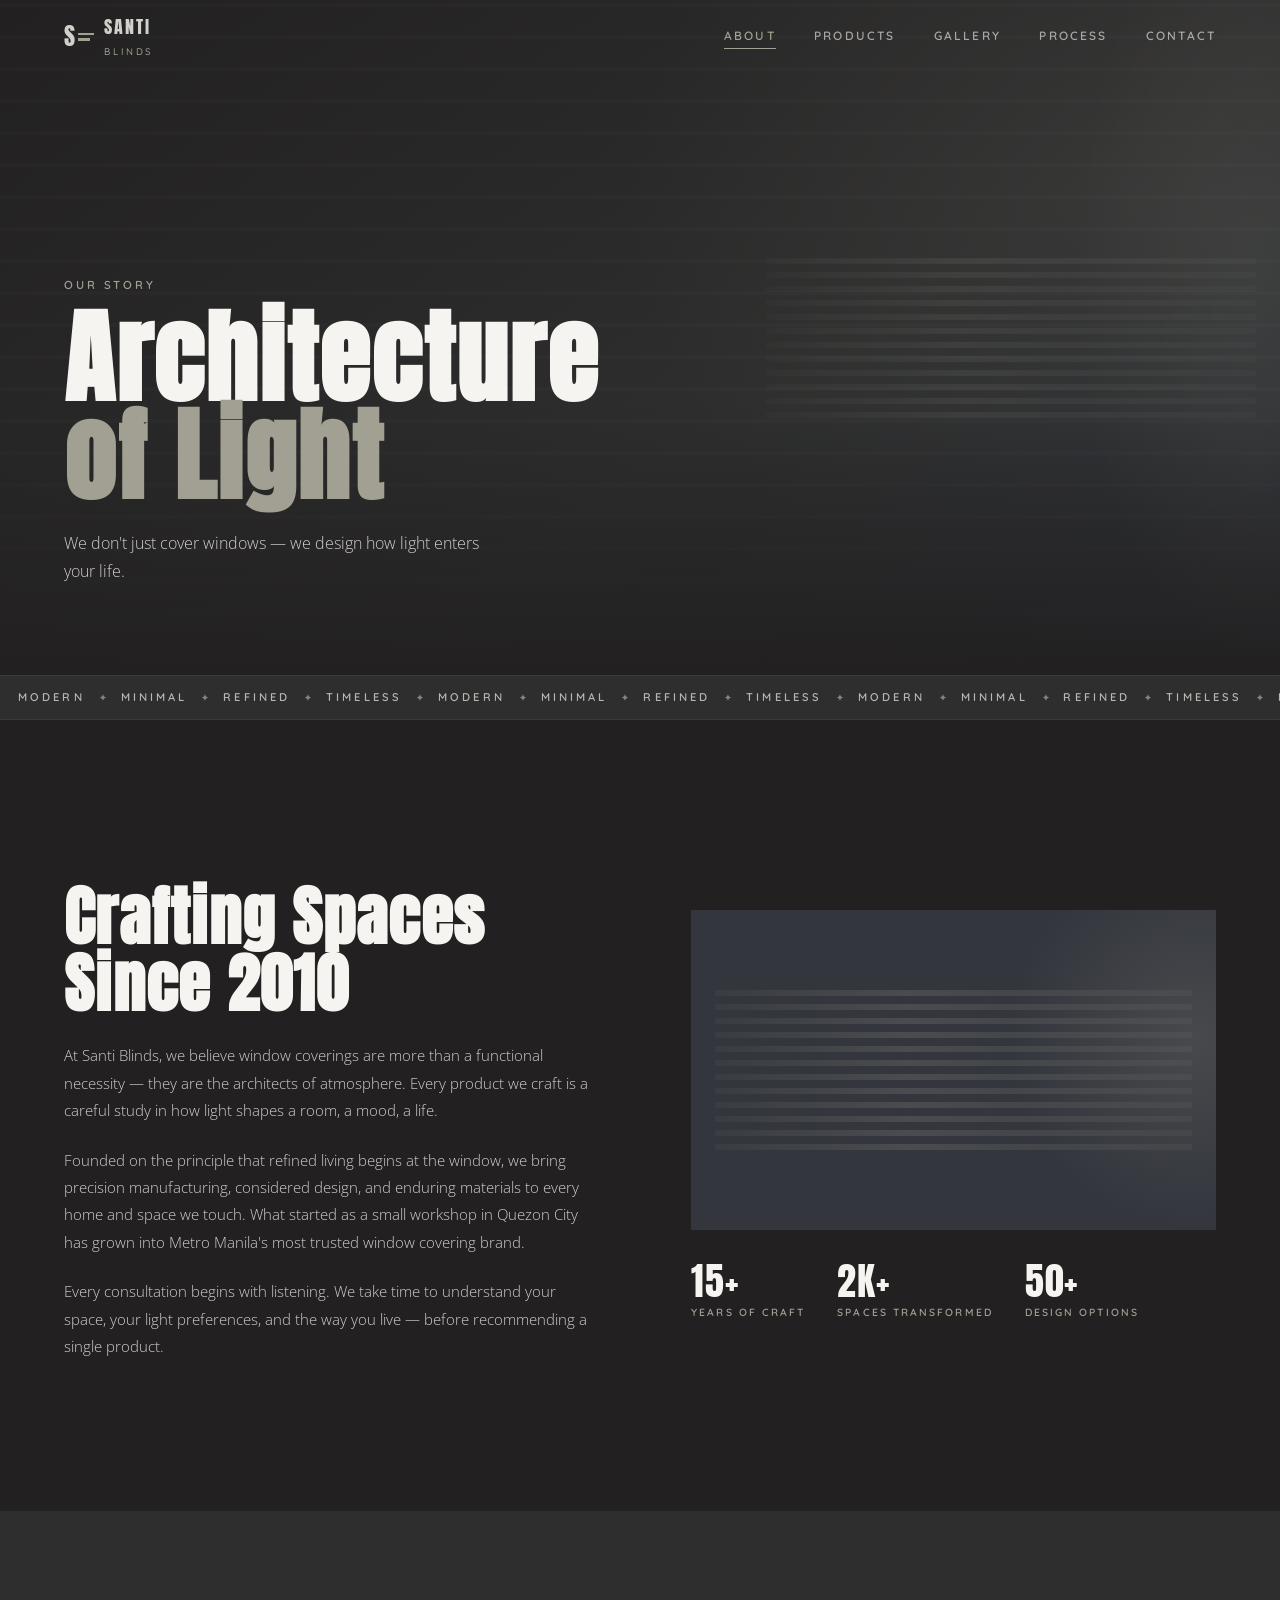
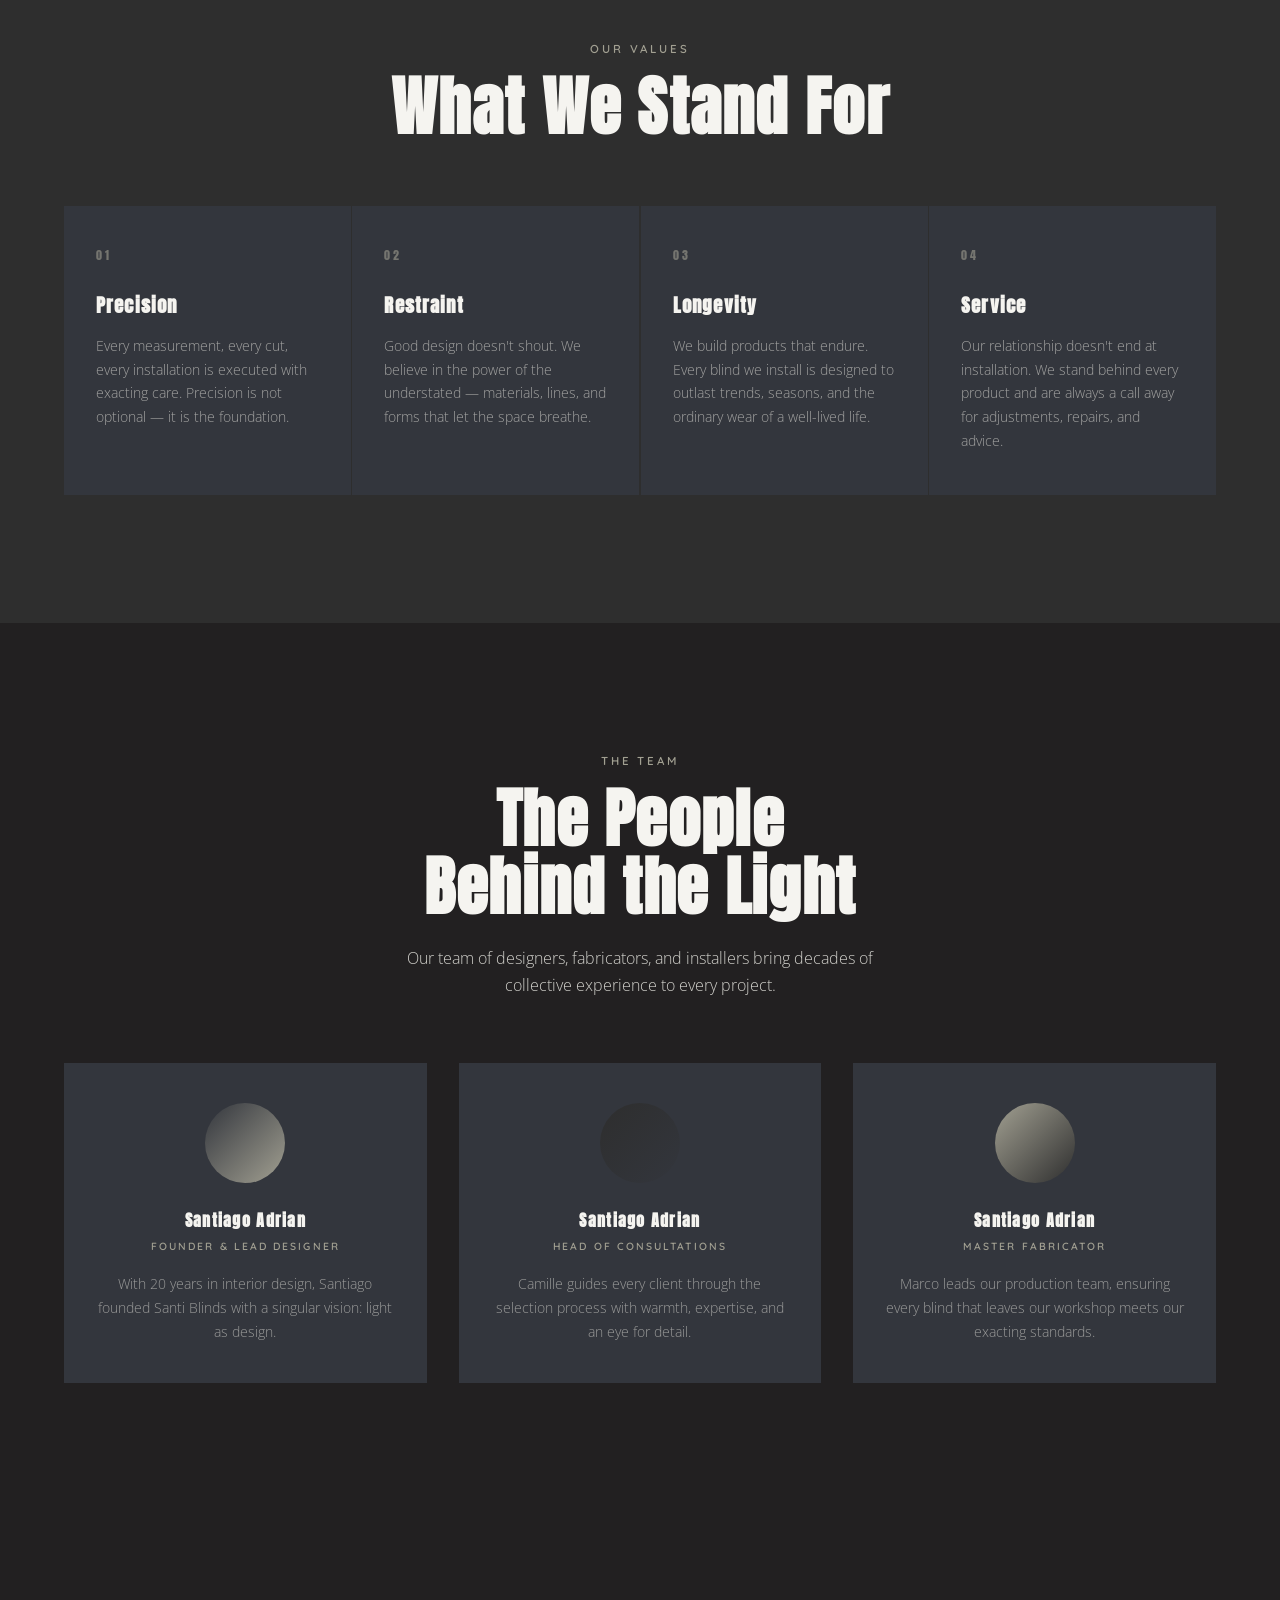
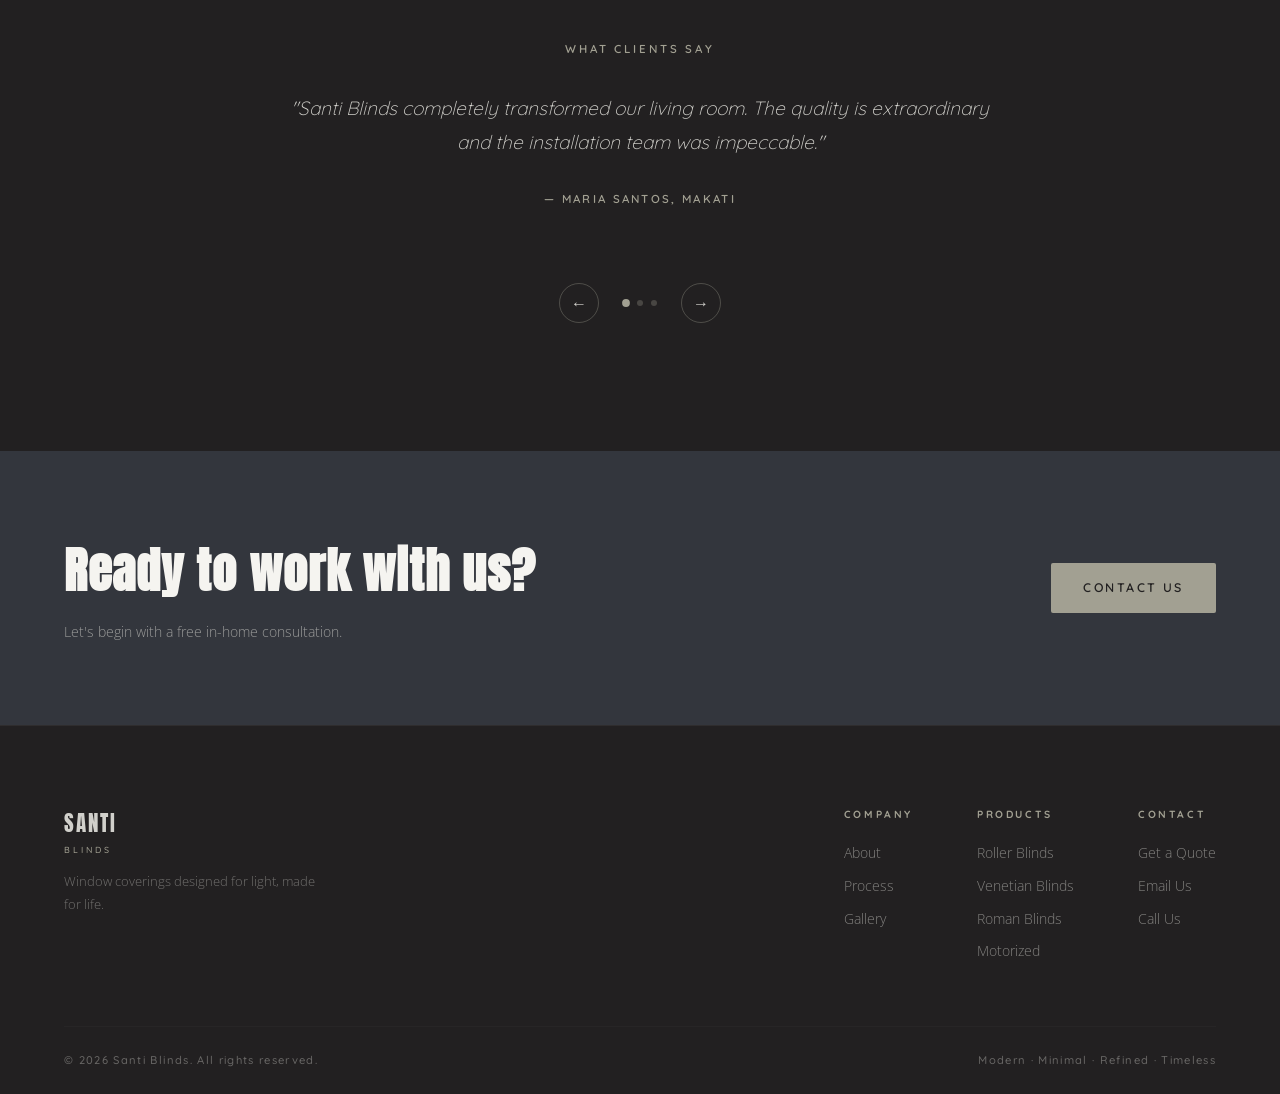
==== commit 42f8b9a4: "Update about.html" ====
--- a/about.html
+++ b/about.html
@@ -148,19 +148,19 @@
       <div class="team__grid">
         <div class="team-card reveal" data-delay="0">
           <div class="team-card__avatar team-card__avatar--1"></div>
-          <h4>Santiago Reyes</h4>
+          <h4>Santiago Adrian</h4>
           <span>Founder & Lead Designer</span>
           <p>With 20 years in interior design, Santiago founded Santi Blinds with a singular vision: light as design.</p>
         </div>
         <div class="team-card reveal" data-delay="120">
           <div class="team-card__avatar team-card__avatar--2"></div>
-          <h4>Camille Cruz</h4>
+          <h4>Santiago Adrian</h4>
           <span>Head of Consultations</span>
           <p>Camille guides every client through the selection process with warmth, expertise, and an eye for detail.</p>
         </div>
         <div class="team-card reveal" data-delay="240">
           <div class="team-card__avatar team-card__avatar--3"></div>
-          <h4>Marco Lim</h4>
+          <h4>Santiago Adrian</h4>
           <span>Master Fabricator</span>
           <p>Marco leads our production team, ensuring every blind that leaves our workshop meets our exacting standards.</p>
         </div>
@@ -246,4 +246,4 @@
 
   <script src="javascript/script.js"></script>
 </body>
-</html>+</html>
--- a/css/style.css
+++ b/css/style.css
@@ -265,6 +265,11 @@
 }
 .nav__links a:hover { opacity: 1; }
 .nav__links a:hover::after { width: 100%; }
+.nav__links a.active {
+  opacity: 1;
+  color: var(--c-tan);
+}
+.nav__links a.active::after { width: 100%; }
 .nav__hamburger {
   display: none;
   flex-direction: column;
@@ -325,78 +330,63 @@
   padding: 0 clamp(20px, 5vw, 80px);
   padding-top: 60px;
 }
-
-/* --- PAGE HERO OVERRIDES (push content below nav) --- */
-.page-hero--products .page-hero__content,
-.page-hero--gallery .page-hero__content,
-.page-hero--process .page-hero__content,
-.page-hero--about .page-hero__content,
-.page-hero--contact .page-hero__content {
-  padding-top: clamp(80px, 10vw, 130px);
-}
-
 .hero__eyebrow {
   font-family: var(--font-ui);
   font-size: 0.72rem;
   font-weight: 600;
-  letter-spacing: 0.35em;
+  letter-spacing: 0.3em;
   text-transform: uppercase;
   color: var(--c-tan);
   margin-bottom: 1.5rem;
-  transition-delay: 0.1s;
+  display: block;
 }
 .hero__title {
   font-family: var(--font-display);
-  font-size: clamp(3.5rem, 10vw, 8.5rem);
-  line-height: 0.95;
-  letter-spacing: 0.02em;
+  font-size: clamp(4rem, 11vw, 10rem);
+  line-height: 0.9;
+  letter-spacing: 0.01em;
   color: var(--c-white);
   margin-bottom: 2rem;
 }
-.hero__title span { display: block; }
-.hero__title span:nth-child(1) { transition-delay: 0.15s; }
-.hero__title span:nth-child(2) { transition-delay: 0.25s; }
-.hero__title--accent {
-  color: var(--c-tan);
-  transition-delay: 0.35s !important;
-}
+.hero__title--accent { color: var(--c-tan); }
 .hero__sub {
-  font-size: clamp(0.9rem, 1.5vw, 1.05rem);
-  color: var(--c-cream);
-  opacity: 0.8;
-  max-width: 460px;
+  font-size: clamp(0.9rem, 1.4vw, 1rem);
+  color: var(--c-cream);
+  opacity: 0.7;
+  max-width: 420px;
+  line-height: 1.8;
   margin-bottom: 2.5rem;
-  transition-delay: 0.45s;
 }
 .hero__cta {
   display: flex;
   gap: 1rem;
   flex-wrap: wrap;
-  transition-delay: 0.55s;
 }
 .hero__scroll-hint {
   position: absolute;
   bottom: 2.5rem;
   left: clamp(20px, 5vw, 80px);
   display: flex;
+  flex-direction: column;
   align-items: center;
   gap: 0.75rem;
   z-index: 2;
-  opacity: 0.5;
 }
 .hero__scroll-hint span {
   font-family: var(--font-ui);
   font-size: 0.62rem;
   font-weight: 600;
-  letter-spacing: 0.25em;
+  letter-spacing: 0.3em;
   text-transform: uppercase;
+  color: var(--c-tan);
+  opacity: 0.6;
+  writing-mode: vertical-rl;
 }
 .hero__scroll-line {
-  width: 40px;
-  height: 1px;
-  background: var(--c-cream);
-  transform-origin: left;
-  animation: scrollLine 2s var(--ease-in-out) infinite;
+  width: 1px;
+  height: 60px;
+  background: linear-gradient(to bottom, var(--c-tan), transparent);
+  animation: scrollLine 2s ease-in-out infinite;
 }
 @keyframes scrollLine {
   0%   { transform: scaleX(0); }
@@ -405,33 +395,56 @@
 }
 
 /* ============================================
-   MARQUEE
+   MARQUEE — Infinite seamless scroll
    ============================================ */
 .marquee {
   background: var(--c-black);
   border-top: 1px solid rgba(255,255,255,0.06);
   border-bottom: 1px solid rgba(255,255,255,0.06);
   overflow: hidden;
-  padding: 14px 0;
+  padding: 16px 0;
 }
 .marquee__track {
   display: flex;
-  gap: 2.5rem;
-  animation: marquee 20s linear infinite;
+  align-items: center;
+  gap: 0;
   width: max-content;
+  will-change: transform;
+  /* animation set dynamically by initMarquee() in script.js */
 }
 .marquee__track span {
-  font-family: var(--font-display);
-  font-size: 0.8rem;
-  letter-spacing: 0.25em;
+  font-family: var(--font-ui);
+  font-size: 0.7rem;
+  font-weight: 600;
+  letter-spacing: 0.28em;
+  text-transform: uppercase;
   color: var(--c-cream);
   white-space: nowrap;
-}
-.marquee__track .dot { color: var(--c-tan); }
-@keyframes marquee {
-  from { transform: translateX(0); }
-  to   { transform: translateX(-50%); }
-}
+  padding: 0 1.6em;
+  line-height: 1;
+  opacity: 0.85;
+}
+/* Hide the original · or ✦ character and replace with a unified diamond ✦ via CSS */
+.marquee__track .dot {
+  font-size: 0;           /* hide the original character */
+  padding: 0;
+  position: relative;
+  width: 1em;
+  flex-shrink: 0;
+}
+.marquee__track .dot::after {
+  content: '✦';
+  font-size: 0.55rem;
+  color: var(--c-tan);
+  opacity: 0.9;
+  position: absolute;
+  left: 50%;
+  top: 50%;
+  transform: translate(-50%, -50%);
+  line-height: 1;
+}
+/* marqueeScroll keyframe is now injected per-track by script.js (initMarquee)
+   so each track animates exactly one logical set width — no dead space ever */
 
 /* ============================================
    ABOUT
@@ -443,609 +456,835 @@
   gap: clamp(40px, 8vw, 120px);
   align-items: center;
 }
-.about__text .btn { margin-top: 1rem; }
-
-/* Slat Art */
-.about__visual { display: flex; flex-direction: column; gap: 2.5rem; }
+.about__text { display: flex; flex-direction: column; gap: 0; }
+.about__visual {
+  display: flex;
+  flex-direction: column;
+  gap: 2rem;
+}
 .about__slat-art {
-  position: relative;
   height: 320px;
-}
-.slat-art__frame {
-  position: absolute;
-  inset: 0;
+  position: relative;
+  overflow: hidden;
+  background: var(--c-navy);
+}
+.about__stat-block {
+  display: flex;
+  gap: 2rem;
+  flex-wrap: wrap;
+}
+.stat {
+  display: flex;
+  flex-direction: column;
+  gap: 0.25rem;
+}
+.stat__num {
+  font-family: var(--font-display);
+  font-size: clamp(2rem, 3vw, 3rem);
+  color: var(--c-white);
+  letter-spacing: 0.02em;
+  line-height: 1;
+}
+.stat__label {
+  font-family: var(--font-ui);
+  font-size: 0.65rem;
+  font-weight: 600;
+  letter-spacing: 0.2em;
+  text-transform: uppercase;
+  color: var(--c-tan);
+}
+
+/* ============================================
+   VALUES
+   ============================================ */
+.values-section { background: var(--c-black); }
+.values__grid {
+  display: grid;
+  grid-template-columns: repeat(4, 1fr);
+  gap: 1.5px;
+  margin-top: 4rem;
+}
+.value-card {
+  background: var(--c-navy);
+  padding: 2.5rem 2rem;
+  border-bottom: 2px solid transparent;
+  transition: border-color 0.4s, background 0.4s;
+}
+.value-card:hover {
+  border-color: var(--c-tan);
+  background: var(--c-dark);
+}
+.value-card__num {
+  font-family: var(--font-display);
+  font-size: 0.72rem;
+  letter-spacing: 0.25em;
+  color: var(--c-tan);
+  opacity: 0.6;
+  margin-bottom: 1.5rem;
+}
+.value-card h3 {
+  font-family: var(--font-display);
+  font-size: 1.2rem;
+  letter-spacing: 0.06em;
+  color: var(--c-white);
+  margin-bottom: 0.75rem;
+}
+.value-card p {
+  font-size: 0.85rem;
+  line-height: 1.75;
+  color: var(--c-cream);
+  opacity: 0.7;
+}
+
+/* ============================================
+   TEAM
+   ============================================ */
+.team-section { background: var(--c-dark); }
+.team__grid {
+  display: grid;
+  grid-template-columns: repeat(3, 1fr);
+  gap: 2rem;
+  margin-top: 4rem;
+}
+.team-card {
+  text-align: center;
+  padding: 2.5rem 2rem;
+  background: var(--c-navy);
+  transition: background 0.4s, transform 0.4s var(--ease-out);
+}
+.team-card:hover {
   background: var(--c-black);
-  border-radius: 3px;
+  transform: translateY(-6px);
+}
+.team-card__avatar {
+  width: 80px; height: 80px;
+  border-radius: 50%;
+  margin: 0 auto 1.5rem;
+  background: var(--c-black);
+  position: relative;
   overflow: hidden;
 }
-.slat-art__light {
-  position: absolute;
-  top: -40px; left: 10%;
-  width: 80%;
-  height: 120%;
-  background: linear-gradient(170deg, rgba(162,160,146,0.25) 0%, transparent 60%);
-  transform: skewX(-8deg);
-}
-.slat-art__slats {
-  position: absolute;
-  inset: 0;
-  display: flex;
-  flex-direction: column;
-  justify-content: center;
-  gap: 0;
-  padding: 20px 0;
-}
-.slat {
-  height: 20px;
-  margin: 3px 0;
-  background: linear-gradient(
-    90deg,
-    var(--c-navy) 0%,
-    rgba(51,54,61,0.5) 40%,
-    rgba(162,160,146,0.3) 60%,
-    var(--c-navy) 100%
-  );
-  transform: perspective(400px) rotateX(calc(var(--i) * 2deg));
-  transform-origin: left center;
-  animation: slatSway 4s ease-in-out infinite alternate;
-  animation-delay: calc(var(--i) * 80ms);
-}
-@keyframes slatSway {
-  from { transform: perspective(400px) rotateX(calc(var(--i) * 2deg)); }
-  to   { transform: perspective(400px) rotateX(calc(var(--i) * 2deg + 8deg)); }
-}
-
-.about__stat-block {
-  display: flex;
-  gap: 2rem;
-}
-.stat {
-  flex: 1;
-  padding: 1.5rem;
-  background: var(--c-black);
-  border: 1px solid rgba(255,255,255,0.06);
-  border-radius: var(--radius);
-}
-.stat__num {
-  display: block;
-  font-family: var(--font-display);
-  font-size: 2rem;
+.team-card__avatar--1 {
+  background: linear-gradient(135deg, var(--c-navy) 0%, var(--c-tan) 100%);
+}
+.team-card__avatar--2 {
+  background: linear-gradient(135deg, var(--c-black) 0%, var(--c-navy) 100%);
+}
+.team-card__avatar--3 {
+  background: linear-gradient(135deg, var(--c-tan) 0%, var(--c-black) 100%);
+}
+.team-card h4 {
+  font-family: var(--font-display);
+  font-size: 1rem;
+  letter-spacing: 0.08em;
   color: var(--c-white);
   margin-bottom: 0.25rem;
 }
-.stat__label {
-  font-family: var(--font-ui);
-  font-size: 0.68rem;
-  font-weight: 500;
-  letter-spacing: 0.12em;
+.team-card span {
+  font-family: var(--font-ui);
+  font-size: 0.65rem;
+  font-weight: 600;
+  letter-spacing: 0.2em;
   text-transform: uppercase;
   color: var(--c-tan);
-}
-
-/* ============================================
-   PRODUCTS
-   ============================================ */
-.products { background: var(--c-black); }
+  display: block;
+  margin-bottom: 1rem;
+}
+.team-card p {
+  font-size: 0.85rem;
+  line-height: 1.75;
+  color: var(--c-cream);
+  opacity: 0.65;
+}
+
+/* ============================================
+   TESTIMONIALS
+   ============================================ */
+.testimonials {
+  background: var(--c-dark);
+  text-align: center;
+}
+.testimonials__slider {
+  max-width: 700px;
+  margin: 2rem auto 0;
+  min-height: 160px;
+  position: relative;
+}
+.testimonial {
+  display: none;
+  opacity: 0;
+  transform: translateY(10px);
+  transition: opacity 0.6s var(--ease-out), transform 0.6s var(--ease-out);
+}
+.testimonial.active {
+  display: block;
+  opacity: 1;
+  transform: translateY(0);
+}
+.testimonial blockquote {
+  font-family: var(--font-ui);
+  font-size: clamp(1rem, 2vw, 1.2rem);
+  font-weight: 300;
+  line-height: 1.8;
+  color: var(--c-cream);
+  font-style: italic;
+  margin-bottom: 1.5rem;
+}
+.testimonial cite {
+  font-family: var(--font-ui);
+  font-size: 0.72rem;
+  font-weight: 600;
+  letter-spacing: 0.2em;
+  text-transform: uppercase;
+  color: var(--c-tan);
+  font-style: normal;
+}
+.testimonials__nav {
+  display: flex;
+  align-items: center;
+  justify-content: center;
+  gap: 1.5rem;
+  margin-top: 2rem;
+}
+.t-prev, .t-next {
+  width: 40px; height: 40px;
+  border: 1px solid rgba(162,160,146,0.35);
+  border-radius: 50%;
+  display: flex;
+  align-items: center;
+  justify-content: center;
+  color: var(--c-cream);
+  font-size: 1rem;
+  transition: border-color 0.3s, background 0.3s;
+}
+.t-prev:hover, .t-next:hover {
+  border-color: var(--c-tan);
+  background: rgba(162,160,146,0.1);
+}
+.t-dots { display: flex; gap: 0.5rem; }
+.t-dot {
+  width: 6px; height: 6px;
+  border-radius: 50%;
+  background: rgba(162,160,146,0.3);
+  transition: background 0.3s, transform 0.3s;
+}
+.t-dot.active {
+  background: var(--c-tan);
+  transform: scale(1.3);
+}
+
+/* ============================================
+   CTA STRIP
+   ============================================ */
+.cta-strip { background: var(--c-navy); }
+.cta-strip__inner {
+  display: flex;
+  align-items: center;
+  justify-content: space-between;
+  gap: 2rem;
+  padding: 5rem 0;
+  flex-wrap: wrap;
+}
+.cta-strip__text h2 {
+  font-family: var(--font-display);
+  font-size: clamp(1.8rem, 4vw, 3rem);
+  letter-spacing: 0.02em;
+  color: var(--c-white);
+  margin-bottom: 0.5rem;
+}
+.cta-strip__text p {
+  font-size: 0.9rem;
+  color: var(--c-cream);
+  opacity: 0.65;
+}
+
+/* ============================================
+   HOME TEASERS
+   ============================================ */
+.home-teasers { background: var(--c-dark); }
+.teasers__grid {
+  display: grid;
+  grid-template-columns: repeat(4, 1fr);
+  gap: 1.5px;
+  margin-top: 4rem;
+}
+.teaser-card {
+  display: flex;
+  flex-direction: column;
+  background: var(--c-black);
+  overflow: hidden;
+  transition: transform 0.4s var(--ease-out);
+}
+.teaser-card:hover { transform: translateY(-4px); }
+.teaser-card__visual {
+  height: 220px;
+  position: relative;
+  overflow: hidden;
+}
+.teaser-card__visual--about {
+  background: linear-gradient(145deg, var(--c-navy) 0%, var(--c-dark) 100%);
+}
+.teaser-card__visual--products {
+  background: linear-gradient(145deg, var(--c-black) 0%, var(--c-navy) 100%);
+}
+.teaser-card__visual--gallery {
+  background: linear-gradient(145deg, var(--c-dark) 0%, var(--c-black) 100%);
+}
+.teaser-card__visual--process {
+  background: linear-gradient(145deg, var(--c-navy) 0%, var(--c-black) 100%);
+}
+.teaser-card__body {
+  padding: 2rem 1.75rem;
+  flex: 1;
+  display: flex;
+  flex-direction: column;
+  gap: 0.5rem;
+}
+.teaser-card__body h3 {
+  font-family: var(--font-display);
+  font-size: 1rem;
+  letter-spacing: 0.08em;
+  color: var(--c-white);
+}
+.teaser-card__body p {
+  font-size: 0.82rem;
+  line-height: 1.7;
+  color: var(--c-cream);
+  opacity: 0.6;
+  flex: 1;
+  margin-bottom: 0.75rem;
+}
+
+/* ============================================
+   PRODUCTS (index teaser)
+   ============================================ */
+.products { background: var(--c-dark); }
 .products__grid {
   display: grid;
   grid-template-columns: repeat(3, 1fr);
   gap: 1.5px;
+  margin-top: 4rem;
 }
 .product-card {
-  position: relative;
-  background: var(--c-navy);
+  background: var(--c-black);
   overflow: hidden;
-  transition: transform 0.5s var(--ease-out);
-}
-.product-card:hover { transform: translateY(-6px); z-index: 2; }
+  transition: transform 0.4s var(--ease-out);
+}
+.product-card:hover { transform: translateY(-4px); }
 .product-card__img {
   height: 220px;
   position: relative;
   overflow: hidden;
-}
+  background: var(--c-navy);
+}
+.product-card__img--roller   { background: linear-gradient(145deg, var(--c-navy) 0%, var(--c-dark) 100%); }
+.product-card__img--venetian { background: linear-gradient(145deg, var(--c-black) 0%, var(--c-navy) 100%); }
+.product-card__img--roman    { background: linear-gradient(145deg, var(--c-dark) 0%, var(--c-black) 100%); }
+.product-card__img--vertical { background: linear-gradient(145deg, var(--c-navy) 0%, var(--c-black) 100%); }
+.product-card__img--cellular { background: linear-gradient(145deg, var(--c-black) 0%, var(--c-dark) 100%); }
+.product-card__img--motorized { background: linear-gradient(145deg, var(--c-dark) 0%, var(--c-navy) 100%); }
 .product-card__slat-deco {
+  position: absolute;
+  inset: 0;
+  background: repeating-linear-gradient(
+    0deg,
+    transparent 0px,
+    transparent 18px,
+    rgba(255,255,255,0.04) 18px,
+    rgba(255,255,255,0.04) 22px
+  );
+}
+.product-card__tag {
+  position: absolute;
+  top: 1rem; right: 1rem;
+  font-family: var(--font-ui);
+  font-size: 0.6rem;
+  font-weight: 700;
+  letter-spacing: 0.2em;
+  text-transform: uppercase;
+  color: var(--c-tan);
+  background: rgba(34,32,33,0.8);
+  padding: 4px 10px;
+  border: 1px solid rgba(162,160,146,0.25);
+}
+.product-card__body {
+  padding: 2rem 1.75rem;
+}
+.product-card__body h3 {
+  font-family: var(--font-display);
+  font-size: 1.05rem;
+  letter-spacing: 0.08em;
+  color: var(--c-white);
+  margin-bottom: 0.75rem;
+}
+.product-card__body p {
+  font-size: 0.85rem;
+  line-height: 1.75;
+  color: var(--c-cream);
+  opacity: 0.65;
+  margin-bottom: 1.5rem;
+}
+.product-features {
+  display: flex;
+  flex-direction: column;
+  gap: 0.45rem;
+  margin-bottom: 1.75rem;
+}
+.product-features li {
+  font-family: var(--font-ui);
+  font-size: 0.75rem;
+  font-weight: 500;
+  color: var(--c-cream);
+  opacity: 0.6;
+  display: flex;
+  align-items: center;
+  gap: 0.5rem;
+}
+.product-features li::before {
+  content: '';
+  width: 14px;
+  height: 1px;
+  background: var(--c-tan);
+  flex-shrink: 0;
+  opacity: 0.6;
+}
+
+/* ============================================
+   FILTER BAR (gallery + products page)
+   ============================================ */
+.filter-bar {
+  display: flex;
+  gap: 0.5rem;
+  flex-wrap: wrap;
+  margin-bottom: 3rem;
+}
+.filter-btn {
+  font-family: var(--font-ui);
+  font-size: 0.72rem;
+  font-weight: 600;
+  letter-spacing: 0.18em;
+  text-transform: uppercase;
+  color: var(--c-cream);
+  padding: 9px 22px;
+  border: 1px solid rgba(255,255,255,0.1);
+  border-radius: var(--radius);
+  background: transparent;
+  opacity: 0.55;
+  transition: all 0.3s var(--ease-out);
+}
+.filter-btn:hover { opacity: 1; border-color: rgba(162,160,146,0.4); }
+.filter-btn.active {
+  background: var(--c-tan);
+  border-color: var(--c-tan);
+  color: var(--c-dark);
+  opacity: 1;
+}
+
+/* ============================================
+   GALLERY (index strip)
+   ============================================ */
+.gallery__strip {
+  display: flex;
+  gap: 3px;
+  height: 460px;
+  overflow: hidden;
+}
+.gallery__item {
+  flex: 1;
+  position: relative;
+  overflow: hidden;
+  background: var(--c-navy);
+  transition: flex 0.6s var(--ease-out);
+  cursor: pointer;
+}
+.gallery__item--tall { flex: 1.4; }
+.gallery__item--wide { flex: 1.6; }
+.gallery__item:hover { flex: 2.2; }
+.gallery__fill {
+  position: absolute;
+  inset: 0;
+  transition: transform 0.6s var(--ease-out);
+}
+.gallery__item:hover .gallery__fill { transform: scale(1.04); }
+
+/* Shared fill colours — used by both index strip and gallery page grid */
+.gf--1 { background: linear-gradient(160deg, var(--c-navy) 0%, #2a2d34 100%); }
+.gf--2 { background: linear-gradient(160deg, var(--c-black) 0%, var(--c-navy) 100%); }
+.gf--3 { background: linear-gradient(160deg, #282624 0%, var(--c-navy) 100%); }
+.gf--4 { background: linear-gradient(160deg, var(--c-navy) 0%, #3d3b30 100%); }
+.gf--5 { background: linear-gradient(160deg, var(--c-black) 0%, #2c2b28 100%); }
+.gf--6 { background: linear-gradient(160deg, #353230 0%, var(--c-navy) 100%); }
+.gf--7 { background: linear-gradient(160deg, var(--c-dark) 0%, #2e3038 100%); }
+.gf--8 { background: linear-gradient(160deg, var(--c-navy) 0%, var(--c-dark) 100%); }
+.gf--9 { background: linear-gradient(160deg, #2b2926 0%, var(--c-navy) 100%); }
+
+/* Slat texture overlay — sits inside each .gallery-grid__fill */
+.gf__slats {
   position: absolute;
   inset: 0;
   background: repeating-linear-gradient(
     0deg,
     transparent 0px,
     transparent 22px,
-    rgba(255,255,255,0.04) 22px,
-    rgba(255,255,255,0.04) 26px
+    rgba(162,160,146,0.055) 22px,
+    rgba(162,160,146,0.055) 26px
   );
-  transition: opacity 0.4s;
-}
-.product-card:hover .product-card__slat-deco { opacity: 0.5; }
-
-/* Card color themes */
-.product-card__img--roller   { background: linear-gradient(135deg, #2a2d33 0%, #3d3f46 100%); }
-.product-card__img--venetian { background: linear-gradient(135deg, #33302e 0%, #4a4540 100%); }
-.product-card__img--roman    { background: linear-gradient(135deg, #2e3033 0%, #3a3d42 100%); }
-.product-card__img--vertical { background: linear-gradient(135deg, #2a2a2c 0%, #363636 100%); }
-.product-card__img--cellular { background: linear-gradient(135deg, #302e28 0%, #45403a 100%); }
-.product-card__img--motorized{ background: linear-gradient(135deg, #1e2127 0%, #2e3340 100%); }
-
-.product-card__img::after {
+  pointer-events: none;
+}
+/* Warm light sweep — top-right glow on every card */
+.gallery-grid__fill::after {
   content: '';
   position: absolute;
+  top: 0; right: 0;
+  width: 70%; height: 55%;
+  background: radial-gradient(
+    ellipse at 80% 10%,
+    rgba(162,160,146,0.13) 0%,
+    transparent 65%
+  );
+  pointer-events: none;
+}
+
+.gallery__caption {
+  position: absolute;
   bottom: 0; left: 0; right: 0;
-  height: 60%;
-  background: linear-gradient(to top, var(--c-navy) 0%, transparent 100%);
-}
-.product-card__body {
-  padding: 1.75rem 1.75rem 2rem;
-}
-.product-card__body h3 {
-  font-family: var(--font-display);
-  font-size: 1.2rem;
-  letter-spacing: 0.06em;
+  padding: 1.25rem;
+  background: linear-gradient(to top, rgba(34,32,33,0.9) 0%, transparent 100%);
+  opacity: 0;
+  transform: translateY(6px);
+  transition: opacity 0.4s, transform 0.4s var(--ease-out);
+}
+.gallery__item:hover .gallery__caption { opacity: 1; transform: translateY(0); }
+.gallery__caption h4 {
+  font-family: var(--font-display);
+  font-size: 0.9rem;
+  letter-spacing: 0.08em;
   color: var(--c-white);
-  margin-bottom: 0.6rem;
-}
-.product-card__body p {
-  font-size: 0.85rem;
-  line-height: 1.7;
-  color: var(--c-cream);
-  opacity: 0.75;
-  margin-bottom: 1.25rem;
-}
-
-/* ============================================
-   GALLERY
-   ============================================ */
-.gallery { background: var(--c-dark); overflow: hidden; }
-.gallery__header {
-  max-width: var(--container);
-  margin: 0 auto var(--section-pad);
-  padding: 0 clamp(20px, 5vw, 80px);
-}
-.gallery__strip {
-  display: flex;
-  gap: 2px;
-  height: 480px;
-  padding: 0 clamp(20px, 5vw, 80px);
-  max-width: var(--container);
-  margin: 0 auto;
-}
-.gallery__item {
-  flex: 1;
-  position: relative;
-  overflow: hidden;
-  border-radius: var(--radius);
-  cursor: pointer;
-  transition: flex 0.5s var(--ease-out);
-}
-.gallery__item:hover { flex: 2; }
-.gallery__item--tall { flex: 1.2; }
-.gallery__item--wide { flex: 1.5; }
-.gallery__fill {
-  position: absolute;
-  inset: 0;
-  transition: transform 0.6s var(--ease-out);
-}
-.gallery__item:hover .gallery__fill { transform: scale(1.04); }
-.gallery__fill--1 {
-  background: linear-gradient(160deg, #2a2d33 0%, #4a4540 100%);
-  background-image: repeating-linear-gradient(0deg, transparent 0px, transparent 28px, rgba(255,255,255,0.035) 28px, rgba(255,255,255,0.035) 32px),
-                    linear-gradient(160deg, #2a2d33 0%, #4a4540 100%);
-}
-.gallery__fill--2 {
-  background: linear-gradient(160deg, #1e2127 0%, #2e3340 100%);
-  background-image: repeating-linear-gradient(90deg, transparent 0px, transparent 20px, rgba(255,255,255,0.025) 20px, rgba(255,255,255,0.025) 22px),
-                    linear-gradient(160deg, #1e2127 0%, #2e3340 100%);
-}
-.gallery__fill--3 {
-  background: linear-gradient(160deg, #33302e 0%, #5a5248 100%);
-}
-.gallery__fill--4 {
-  background: linear-gradient(160deg, #2e3033 0%, #3a3d42 100%);
-  background-image: repeating-linear-gradient(0deg, transparent 0px, transparent 18px, rgba(255,255,255,0.04) 18px, rgba(255,255,255,0.04) 20px),
-                    linear-gradient(160deg, #2e3033 0%, #3a3d42 100%);
-}
-.gallery__fill--5 {
-  background: linear-gradient(160deg, #302e28 0%, #55503a 100%);
-}
-.gallery__caption {
-  position: absolute;
-  bottom: 0; left: 0; right: 0;
-  padding: 1.5rem 1.25rem 1.25rem;
-  background: linear-gradient(to top, rgba(34,32,33,0.9) 0%, transparent 100%);
-  font-family: var(--font-ui);
-  font-size: 0.7rem;
-  font-weight: 500;
-  letter-spacing: 0.15em;
-  text-transform: uppercase;
-  color: var(--c-cream);
-  opacity: 0;
-  transform: translateY(8px);
-  transition: opacity 0.4s, transform 0.4s;
-}
-.gallery__item:hover .gallery__caption { opacity: 1; transform: translateY(0); }
-
-/* ============================================
-   GALLERY PAGE — FULL LAYOUT
-   ============================================ */
-
-/* Filter Bar */
-.filter-bar {
-  display: flex;
-  gap: 0.5rem;
-  flex-wrap: wrap;
-  margin-bottom: 3rem;
-}
-.filter-btn {
-  font-family: var(--font-ui);
-  font-size: 0.72rem;
+  margin-bottom: 0.15rem;
+}
+.gallery__caption span {
+  font-family: var(--font-ui);
+  font-size: 0.65rem;
   font-weight: 600;
   letter-spacing: 0.18em;
   text-transform: uppercase;
-  color: var(--c-cream);
-  opacity: 0.5;
-  padding: 9px 20px;
-  border: 1px solid rgba(255,255,255,0.1);
-  border-radius: var(--radius);
-  transition: all 0.3s var(--ease-out);
-  background: transparent;
-}
-.filter-btn:hover {
-  opacity: 0.85;
-  border-color: rgba(162,160,146,0.4);
-}
-.filter-btn.active {
-  opacity: 1;
-  background: var(--c-tan);
-  color: var(--c-dark);
-  border-color: var(--c-tan);
-}
-
-/* Masonry Gallery Grid */
+  color: var(--c-tan);
+}
+
+/* ============================================
+   GALLERY PAGE — Intro header
+   ============================================ */
+.gallery-intro {
+  display: flex;
+  align-items: flex-end;
+  justify-content: space-between;
+  gap: clamp(2rem, 6vw, 6rem);
+  margin-bottom: clamp(2.5rem, 4vw, 4rem);
+  padding-bottom: clamp(2rem, 3vw, 3rem);
+  border-bottom: 1px solid rgba(255,255,255,0.07);
+}
+.gallery-intro__text .section-label { margin-bottom: 0.75rem; }
+.gallery-intro__text .section-title { margin-bottom: 0; }
+.gallery-intro__desc {
+  max-width: 380px;
+  font-size: 0.88rem;
+  line-height: 1.85;
+  color: var(--c-cream);
+  opacity: 0.6;
+  flex-shrink: 0;
+  padding-bottom: 0.2rem;
+}
+
+/* ============================================
+   GALLERY PAGE — Filter bar
+   ============================================ */
+.gallery-page { background: var(--c-dark); }
+
+/* Filter bar inherits shared .filter-bar styles;
+   these overrides make it sit flush with the grid rhythm */
+.gallery-page .filter-bar {
+  margin-bottom: clamp(2rem, 3.5vw, 3.5rem);
+  gap: 0.4rem;
+}
+
+/* ============================================
+   GALLERY PAGE — Masonry grid
+   ============================================ */
 .gallery-grid {
   columns: 3;
-  column-gap: 3px;
-  width: 100%;
+  column-gap: 4px;
 }
 .gallery-grid__item {
   break-inside: avoid;
+  margin-bottom: 4px;
   position: relative;
   overflow: hidden;
-  margin-bottom: 3px;
   cursor: pointer;
-  border-radius: var(--radius);
-}
-.gallery-grid__item--tall .gallery-grid__fill { height: 520px; }
-.gallery-grid__item--wide { column-span: none; }
-.gallery-grid__item--wide .gallery-grid__fill { height: 340px; }
+  /* border on every card — subtle structure from the moodboard */
+  outline: 1px solid rgba(255,255,255,0.04);
+  outline-offset: -1px;
+}
+.gallery-grid__item.hidden { display: none; }
+
+/* The fill div holds the colour + pseudo-element glow */
 .gallery-grid__fill {
   width: 100%;
   height: 280px;
+  display: block;
+  position: relative;
+  transition: transform 0.55s var(--ease-out);
+}
+.gallery-grid__item--tall .gallery-grid__fill { height: 430px; }
+.gallery-grid__item--wide .gallery-grid__fill { height: 330px; }
+.gallery-grid__item:hover .gallery-grid__fill { transform: scale(1.05); }
+
+/* Overlay — taller gradient, richer info hierarchy */
+.gallery-grid__overlay {
+  position: absolute;
+  bottom: 0; left: 0; right: 0;
+  padding: 2.5rem 1.5rem 1.5rem;
+  background: linear-gradient(
+    to top,
+    rgba(34,32,33,0.96) 0%,
+    rgba(34,32,33,0.5) 55%,
+    transparent 100%
+  );
+  opacity: 0;
+  transform: translateY(8px);
+  transition: opacity 0.45s var(--ease-out), transform 0.45s var(--ease-out);
+  display: flex;
+  flex-direction: column;
+  gap: 0.25rem;
+}
+.gallery-grid__item:hover .gallery-grid__overlay {
+  opacity: 1;
+  transform: translateY(0);
+}
+
+/* Room tag — small eyebrow label */
+.gallery-grid__tag {
+  font-family: var(--font-ui);
+  font-size: 0.6rem;
+  font-weight: 600;
+  letter-spacing: 0.28em;
+  text-transform: uppercase;
+  color: var(--c-tan);
+  display: block;
+  opacity: 0.9;
+  margin-bottom: 0.2rem;
+}
+/* Product name — the headline */
+.gallery-grid__label {
+  font-family: var(--font-display);
+  font-size: clamp(1rem, 1.5vw, 1.15rem);
+  letter-spacing: 0.06em;
+  color: var(--c-white);
+  display: block;
+  line-height: 1.1;
+}
+/* Material detail — the sub-line */
+.gallery-grid__product {
+  font-family: var(--font-ui);
+  font-size: 0.68rem;
+  font-weight: 500;
+  letter-spacing: 0.14em;
+  color: var(--c-cream);
+  opacity: 0.55;
+  display: block;
+}
+
+/* Hover border accent — tan bottom edge reveal */
+.gallery-grid__item::after {
+  content: '';
+  position: absolute;
+  bottom: 0; left: 0; right: 0;
+  height: 2px;
+  background: var(--c-tan);
+  transform: scaleX(0);
+  transform-origin: left;
+  transition: transform 0.45s var(--ease-out);
+}
+.gallery-grid__item:hover::after { transform: scaleX(1); }
+
+/* ============================================
+   GALLERY STATS
+   ============================================ */
+.gallery-stats {
+  background: var(--c-black);
+  border-top: 1px solid rgba(255,255,255,0.06);
+  padding: clamp(4rem, 7vw, 7rem) 0;
+}
+.gallery-stats__grid {
+  display: grid;
+  grid-template-columns: repeat(3, 1fr);
+  text-align: center;
+  gap: 0;
+}
+.gallery-stats__item {
+  padding: 2.5rem 2rem;
+  border-right: 1px solid rgba(255,255,255,0.07);
+  position: relative;
+}
+.gallery-stats__item:last-child { border-right: none; }
+
+/* Vertical tan accent line above each stat */
+.gallery-stats__item::before {
+  content: '';
+  position: absolute;
+  top: 0; left: 50%;
+  transform: translateX(-50%);
+  width: 1px;
+  height: 2rem;
+  background: linear-gradient(to bottom, var(--c-tan), transparent);
+  opacity: 0.5;
+}
+.gallery-stats__num {
+  font-family: var(--font-display);
+  font-size: clamp(3rem, 6vw, 5.5rem);
+  color: var(--c-white);
+  letter-spacing: 0.02em;
+  line-height: 1;
+  display: block;
+  margin-bottom: 0.6rem;
+}
+.gallery-stats__sup {
+  font-size: 0.45em;
+  color: var(--c-tan);
+  vertical-align: super;
+}
+.gallery-stats__label {
+  font-family: var(--font-ui);
+  font-size: 0.65rem;
+  font-weight: 600;
+  letter-spacing: 0.25em;
+  text-transform: uppercase;
+  color: var(--c-tan);
+  display: block;
+  opacity: 0.8;
+}
+
+/* ============================================
+   LIGHTBOX
+   ============================================ */
+.lightbox {
+  position: fixed;
+  inset: 0;
+  z-index: 2000;
+  display: flex;
+  align-items: center;
+  justify-content: center;
+  opacity: 0;
+  pointer-events: none;
+  transition: opacity 0.4s var(--ease-out);
+}
+.lightbox.open { opacity: 1; pointer-events: all; }
+.lightbox__backdrop {
+  position: absolute;
+  inset: 0;
+  background: rgba(34,32,33,0.96);
+  backdrop-filter: blur(10px);
+  -webkit-backdrop-filter: blur(10px);
+}
+.lightbox__content {
+  position: relative;
+  z-index: 1;
+  width: 90vw;
+  max-width: 960px;
+  display: flex;
+  flex-direction: column;
+  gap: 1.25rem;
+}
+.lightbox__img {
+  width: 100%;
+  height: 68vh;
+  background: var(--c-navy);
+  border: 1px solid rgba(255,255,255,0.06);
   position: relative;
   overflow: hidden;
-  display: block;
-  transition: transform 0.65s var(--ease-out);
-}
-.gallery-grid__item:hover .gallery-grid__fill { transform: scale(1.05); }
-
-/* Gallery fill image placeholders — rich compositions */
-.gf--1 {
-  background:
-    repeating-linear-gradient(0deg, transparent 0px, transparent 26px, rgba(255,255,255,0.04) 26px, rgba(255,255,255,0.04) 30px),
-    linear-gradient(150deg, #2a2c31 0%, #3e3b38 40%, #4a4540 100%);
-}
-.gf--1::before {
-  content: '';
-  position: absolute;
-  inset: 0;
-  background: radial-gradient(ellipse at 70% 30%, rgba(162,160,146,0.18) 0%, transparent 60%);
-}
-.gf--2 {
-  background:
-    repeating-linear-gradient(90deg, transparent 0px, transparent 18px, rgba(255,255,255,0.03) 18px, rgba(255,255,255,0.03) 21px),
-    linear-gradient(130deg, #1c1f26 0%, #252830 50%, #2e3340 100%);
-}
-.gf--2::before {
-  content: '';
-  position: absolute;
-  inset: 0;
-  background: radial-gradient(ellipse at 30% 70%, rgba(100,110,140,0.2) 0%, transparent 65%);
-}
-.gf--3 {
-  background:
-    repeating-linear-gradient(0deg, transparent 0px, transparent 22px, rgba(255,255,255,0.035) 22px, rgba(255,255,255,0.035) 25px),
-    linear-gradient(160deg, #2e2b28 0%, #463e38 50%, #5a5248 100%);
-}
-.gf--3::before {
-  content: '';
-  position: absolute;
-  inset: 0;
-  background: linear-gradient(to bottom right, rgba(162,150,130,0.15) 0%, transparent 70%);
-}
-.gf--4 {
-  background:
-    repeating-linear-gradient(0deg, transparent 0px, transparent 18px, rgba(255,255,255,0.045) 18px, rgba(255,255,255,0.045) 21px),
-    linear-gradient(140deg, #28292e 0%, #33363d 60%, #3a3d44 100%);
-}
-.gf--4::after {
-  content: '';
-  position: absolute;
-  inset: 0;
-  background: radial-gradient(ellipse at 60% 20%, rgba(162,160,146,0.12) 0%, transparent 55%);
-}
-.gf--5 {
-  background:
-    repeating-linear-gradient(0deg, transparent 0px, transparent 30px, rgba(255,255,255,0.03) 30px, rgba(255,255,255,0.03) 33px),
-    linear-gradient(165deg, #2c2a24 0%, #3d3830 50%, #55503a 100%);
-}
-.gf--5::before {
-  content: '';
-  position: absolute;
-  inset: 0;
-  background: radial-gradient(circle at 25% 80%, rgba(180,165,120,0.12) 0%, transparent 50%);
-}
-.gf--6 {
-  background:
-    repeating-linear-gradient(0deg, transparent 0px, transparent 24px, rgba(255,255,255,0.038) 24px, rgba(255,255,255,0.038) 27px),
-    linear-gradient(145deg, #232427 0%, #2e3035 50%, #3a3d42 100%);
-}
-.gf--6::before {
-  content: '';
-  position: absolute;
-  inset: 0;
-  background: linear-gradient(to bottom, rgba(162,160,146,0.1) 0%, transparent 60%);
-}
-.gf--7 {
-  background:
-    repeating-linear-gradient(90deg, transparent 0px, transparent 14px, rgba(255,255,255,0.025) 14px, rgba(255,255,255,0.025) 17px),
-    linear-gradient(135deg, #1e2024 0%, #2a2d33 55%, #32353c 100%);
-}
-.gf--7::before {
-  content: '';
-  position: absolute;
-  inset: 0;
-  background: radial-gradient(ellipse at 80% 50%, rgba(80,100,140,0.15) 0%, transparent 60%);
-}
-.gf--8 {
-  background:
-    repeating-linear-gradient(0deg, transparent 0px, transparent 20px, rgba(255,255,255,0.04) 20px, rgba(255,255,255,0.04) 23px),
-    linear-gradient(155deg, #302e2b 0%, #42403c 50%, #545048 100%);
-}
-.gf--8::before {
-  content: '';
-  position: absolute;
-  inset: 0;
-  background: radial-gradient(circle at 50% 50%, rgba(162,155,130,0.1) 0%, transparent 65%);
-}
-.gf--9 {
-  background:
-    repeating-linear-gradient(0deg, transparent 0px, transparent 28px, rgba(255,255,255,0.03) 28px, rgba(255,255,255,0.03) 31px),
-    linear-gradient(140deg, #1a1c20 0%, #252830 50%, #2e3038 100%);
-}
-.gf--9::before {
-  content: '';
-  position: absolute;
-  inset: 0;
-  background: linear-gradient(to right, rgba(162,160,146,0.06) 0%, transparent 60%);
-}
-
-/* Slat shadow overlay on all fills for venetian effect */
-.gallery-grid__fill::after {
+}
+/* Slat texture inside lightbox image area */
+.lightbox__img::before {
   content: '';
   position: absolute;
   inset: 0;
   background: repeating-linear-gradient(
     0deg,
-    rgba(0,0,0,0.04) 0px,
-    rgba(0,0,0,0.04) 2px,
-    transparent 2px,
-    transparent 28px
+    transparent 0px,
+    transparent 22px,
+    rgba(162,160,146,0.045) 22px,
+    rgba(162,160,146,0.045) 26px
   );
   pointer-events: none;
-  transition: opacity 0.5s;
-}
-.gallery-grid__item:hover .gallery-grid__fill::after { opacity: 0.5; }
-
-/* Gallery item overlay on hover */
-.gallery-grid__overlay {
-  position: absolute;
-  inset: 0;
-  background: linear-gradient(to top, rgba(34,32,33,0.92) 0%, rgba(34,32,33,0) 55%);
-  display: flex;
-  flex-direction: column;
-  justify-content: flex-end;
-  padding: 1.75rem 1.5rem;
-  opacity: 0;
-  transition: opacity 0.4s var(--ease-out);
-}
-.gallery-grid__item:hover .gallery-grid__overlay { opacity: 1; }
-.gallery-grid__label {
-  font-family: var(--font-display);
-  font-size: 1rem;
-  letter-spacing: 0.08em;
-  color: var(--c-white);
-  display: block;
-  margin-bottom: 0.25rem;
-}
-.gallery-grid__product {
-  font-family: var(--font-ui);
-  font-size: 0.68rem;
-  font-weight: 500;
+  z-index: 1;
+}
+.lightbox__img::after {
+  content: '';
+  position: absolute;
+  top: 0; right: 0;
+  width: 60%; height: 50%;
+  background: radial-gradient(ellipse at 80% 10%, rgba(162,160,146,0.1) 0%, transparent 65%);
+  pointer-events: none;
+  z-index: 1;
+}
+.lightbox__meta {
+  display: flex;
+  align-items: center;
+  justify-content: space-between;
+  padding: 0 0.25rem;
+}
+.lightbox__info {
+  font-family: var(--font-ui);
+  font-size: 0.72rem;
+  font-weight: 600;
   letter-spacing: 0.2em;
   text-transform: uppercase;
   color: var(--c-tan);
-  display: block;
-}
-
-/* Corner tag */
-.gallery-grid__item::before {
-  content: attr(data-room);
-  position: absolute;
-  top: 1rem; left: 1rem;
-  font-family: var(--font-ui);
-  font-size: 0.6rem;
-  font-weight: 600;
-  letter-spacing: 0.2em;
-  text-transform: uppercase;
-  color: var(--c-cream);
-  background: rgba(34,32,33,0.65);
-  backdrop-filter: blur(4px);
-  padding: 4px 10px;
-  border-radius: 1px;
-  z-index: 3;
-  opacity: 0;
-  transition: opacity 0.3s;
-}
-.gallery-grid__item:hover::before { opacity: 1; }
-
-/* Gallery page section */
-.gallery-page { background: var(--c-dark); }
-
-/* Hidden items for filter */
-.gallery-grid__item.hidden {
-  display: none;
-}
-
-/* Gallery stats bar */
-.gallery-stats {
-  background: var(--c-black);
-  border-top: 1px solid rgba(255,255,255,0.06);
-  border-bottom: 1px solid rgba(255,255,255,0.06);
-  padding: 2.5rem 0;
-}
-.gallery-stats__grid {
-  display: grid;
-  grid-template-columns: repeat(3, 1fr);
-  divide-x: 1px solid rgba(255,255,255,0.06);
-  text-align: center;
-}
-.gallery-stats__item {
-  padding: 1.5rem 2rem;
-  border-right: 1px solid rgba(255,255,255,0.06);
-  transition: background 0.3s;
-}
-.gallery-stats__item:last-child { border-right: none; }
-.gallery-stats__num {
-  display: block;
-  font-family: var(--font-display);
-  font-size: clamp(2rem, 4vw, 3.5rem);
-  color: var(--c-white);
-  line-height: 1;
-  margin-bottom: 0.4rem;
-}
-.gallery-stats__label {
-  font-family: var(--font-ui);
-  font-size: 0.68rem;
-  font-weight: 600;
-  letter-spacing: 0.22em;
-  text-transform: uppercase;
-  color: var(--c-tan);
-}
-
-/* Lightbox */
-.lightbox {
-  position: fixed;
-  inset: 0;
-  z-index: 9000;
+}
+.lightbox__counter {
+  font-family: var(--font-ui);
+  font-size: 0.65rem;
+  font-weight: 600;
+  letter-spacing: 0.18em;
+  color: var(--c-cream);
+  opacity: 0.35;
+}
+.lightbox__close {
+  position: absolute;
+  top: -3.25rem; right: 0;
+  color: var(--c-cream);
+  font-size: 1rem;
+  opacity: 0.5;
+  transition: opacity 0.3s, transform 0.3s;
+  font-family: var(--font-ui);
+  font-weight: 300;
+  letter-spacing: 0.05em;
+}
+.lightbox__close:hover { opacity: 1; transform: scale(1.15); }
+.lightbox__prev, .lightbox__next {
+  position: absolute;
+  top: calc(50% - 1.5rem);
+  transform: translateY(-50%);
+  width: 46px; height: 46px;
+  border: 1px solid rgba(162,160,146,0.3);
+  border-radius: 50%;
   display: flex;
   align-items: center;
   justify-content: center;
-  pointer-events: none;
-  opacity: 0;
-  transition: opacity 0.4s var(--ease-out);
-}
-.lightbox.open {
-  pointer-events: all;
-  opacity: 1;
-}
-.lightbox__backdrop {
-  position: absolute;
-  inset: 0;
-  background: rgba(22,20,21,0.94);
-  backdrop-filter: blur(8px);
-  cursor: pointer;
-}
-.lightbox__content {
-  position: relative;
-  z-index: 1;
-  width: min(800px, 90vw);
-  max-height: 85vh;
-  display: flex;
-  flex-direction: column;
-  gap: 1.25rem;
-  transform: scale(0.95);
-  transition: transform 0.4s var(--ease-out);
-}
-.lightbox.open .lightbox__content { transform: scale(1); }
-.lightbox__img {
-  width: 100%;
-  aspect-ratio: 16/10;
-  border-radius: var(--radius);
-  overflow: hidden;
-  background: var(--c-black);
-}
-.lightbox__info {
-  text-align: center;
-  font-family: var(--font-ui);
-  font-size: 0.78rem;
-  font-weight: 500;
-  letter-spacing: 0.18em;
-  text-transform: uppercase;
-  color: var(--c-tan);
-}
-.lightbox__close {
-  position: absolute;
-  top: -1rem;
-  right: -1rem;
-  width: 36px; height: 36px;
-  background: var(--c-tan);
-  color: var(--c-dark);
-  border-radius: 50%;
-  font-size: 0.8rem;
-  display: flex;
-  align-items: center;
-  justify-content: center;
-  transition: transform 0.3s, background 0.3s;
-}
-.lightbox__close:hover { transform: scale(1.1) rotate(90deg); background: var(--c-cream); }
-.lightbox__prev, .lightbox__next {
-  position: absolute;
-  top: 50%;
-  transform: translateY(-50%);
-  width: 44px; height: 44px;
-  background: rgba(34,32,33,0.8);
-  border: 1px solid rgba(255,255,255,0.12);
-  border-radius: 50%;
   color: var(--c-cream);
   font-size: 1rem;
-  display: flex;
-  align-items: center;
-  justify-content: center;
-  transition: all 0.3s var(--ease-out);
-  backdrop-filter: blur(4px);
-}
-.lightbox__prev { left: -1.5rem; }
-.lightbox__next { right: -1.5rem; }
+  transition: border-color 0.3s, background 0.3s, transform 0.3s;
+  z-index: 2;
+}
+.lightbox__prev { left: -3.75rem; }
+.lightbox__next { right: -3.75rem; }
 .lightbox__prev:hover, .lightbox__next:hover {
-  background: var(--c-tan);
-  color: var(--c-dark);
   border-color: var(--c-tan);
-}
-
-/* Gallery page responsive */
-@media (max-width: 900px) {
-  .gallery-grid { columns: 2; }
-  .gallery-stats__grid { grid-template-columns: 1fr; }
-  .gallery-stats__item { border-right: none; border-bottom: 1px solid rgba(255,255,255,0.06); }
-  .gallery-stats__item:last-child { border-bottom: none; }
-}
-@media (max-width: 600px) {
-  .gallery-grid { columns: 1; }
-  .gallery-grid__fill { height: 220px !important; }
-  .gallery-grid__item--tall .gallery-grid__fill { height: 260px !important; }
-  .lightbox__prev { left: 0.5rem; }
-  .lightbox__next { right: 0.5rem; }
-}
-
-/* ============================================
-   PROCESS
+  background: rgba(162,160,146,0.1);
+  transform: translateY(-50%) scale(1.08);
+}
+
+/* ============================================
+   PROCESS (homepage teaser strip)
    ============================================ */
 .process { background: var(--c-black); }
 .process__steps {
@@ -1097,195 +1336,117 @@
 }
 
 /* ============================================
-   TESTIMONIALS
-   ============================================ */
-.testimonials {
-  background: var(--c-dark);
-  text-align: center;
-}
-.testimonials__slider {
-  max-width: 700px;
-  margin: 2rem auto 0;
-  min-height: 160px;
-  position: relative;
-}
-.testimonial {
-  display: none;
-  opacity: 0;
-  transform: translateY(10px);
-  transition: opacity 0.6s var(--ease-out), transform 0.6s var(--ease-out);
-}
-.testimonial.active {
+   WHY STRIP (products page)
+   ============================================ */
+.why-strip { background: var(--c-navy); }
+.why__grid {
+  display: grid;
+  grid-template-columns: repeat(4, 1fr);
+  gap: 1.5px;
+  margin-top: 4rem;
+}
+.why-item {
+  padding: 2.5rem 2rem;
+  background: rgba(34,32,33,0.4);
+  transition: background 0.4s;
+}
+.why-item:hover { background: rgba(34,32,33,0.8); }
+.why-item__icon {
+  font-size: 1.2rem;
+  color: var(--c-tan);
   display: block;
-  opacity: 1;
-  transform: translateY(0);
-}
-.testimonial blockquote {
-  font-family: var(--font-ui);
-  font-size: clamp(1rem, 2vw, 1.25rem);
-  font-weight: 300;
+  margin-bottom: 1.25rem;
+}
+.why-item h4 {
+  font-family: var(--font-display);
+  font-size: 1rem;
+  letter-spacing: 0.08em;
+  color: var(--c-white);
+  margin-bottom: 0.6rem;
+}
+.why-item p {
+  font-size: 0.82rem;
   line-height: 1.75;
   color: var(--c-cream);
-  font-style: italic;
-  margin-bottom: 1.25rem;
-}
-.testimonial cite {
-  font-family: var(--font-ui);
-  font-size: 0.72rem;
-  font-weight: 600;
-  letter-spacing: 0.2em;
-  text-transform: uppercase;
-  color: var(--c-tan);
-  font-style: normal;
-}
-.testimonials__nav {
-  display: flex;
-  align-items: center;
+  opacity: 0.6;
+}
+
+/* ============================================
+   SLAT ART (decorative element)
+   ============================================ */
+.slat-art__frame {
+  position: relative;
+  width: 100%;
+  height: 100%;
+  overflow: hidden;
+}
+.slat-art__light {
+  position: absolute;
+  top: 0; right: -20%; bottom: 0;
+  width: 60%;
+  background: radial-gradient(ellipse at 60% 40%, rgba(162,160,146,0.18) 0%, transparent 70%);
+  pointer-events: none;
+}
+.slat-art__slats {
+  position: absolute;
+  inset: 0;
+  display: flex;
+  flex-direction: column;
   justify-content: center;
-  gap: 1.5rem;
-  margin-top: 2.5rem;
-}
-.t-prev, .t-next {
-  width: 40px; height: 40px;
-  border: 1px solid rgba(209,208,203,0.25);
-  border-radius: 50%;
-  color: var(--c-cream);
-  font-size: 0.9rem;
-  transition: all 0.3s var(--ease-out);
-  display: flex; align-items: center; justify-content: center;
-}
-.t-prev:hover, .t-next:hover {
-  border-color: var(--c-tan);
-  color: var(--c-tan);
-  transform: scale(1.1);
-}
-.t-dots { display: flex; gap: 8px; }
-.t-dot {
-  width: 6px; height: 6px;
-  border-radius: 50%;
-  background: rgba(209,208,203,0.25);
-  cursor: pointer;
-  transition: background 0.3s, transform 0.3s;
-}
-.t-dot.active { background: var(--c-tan); transform: scale(1.3); }
-
-/* ============================================
-   CONTACT
-   ============================================ */
-.contact { background: var(--c-navy); }
-.contact__grid {
-  display: grid;
-  grid-template-columns: 1fr 1fr;
-  gap: clamp(40px, 8vw, 100px);
-  align-items: start;
-}
-.contact__details {
-  margin-top: 2.5rem;
-  display: flex;
-  flex-direction: column;
-  gap: 0.9rem;
-}
-.contact__detail {
-  display: flex;
-  align-items: center;
-  gap: 0.85rem;
-  font-size: 0.9rem;
-  color: var(--c-cream);
-}
-.detail-icon {
-  color: var(--c-tan);
-  font-size: 0.6rem;
-}
-
-/* Form */
-.contact__form { padding-top: 0.5rem; }
-.form-group {
-  margin-bottom: 1.25rem;
-}
-.form-group label {
+  gap: 8px;
+  padding: 1.5rem;
+}
+.slat {
+  height: 6px;
+  background: linear-gradient(90deg,
+    rgba(162,160,146,0.06) 0%,
+    rgba(162,160,146,0.2) 40%,
+    rgba(162,160,146,0.08) 100%
+  );
+  border-radius: 1px;
+  animation: slatReveal 3s ease-in-out infinite alternate;
+  animation-delay: calc(var(--i) * 220ms);
+}
+@keyframes slatReveal {
+  from { opacity: 0.35; transform: scaleX(0.88); }
+  to   { opacity: 1;   transform: scaleX(1); }
+}
+
+/* ============================================
+   FOOTER
+   ============================================ */
+.footer { background: var(--c-dark); border-top: 1px solid rgba(255,255,255,0.06); }
+.footer__top {
+  display: flex;
+  justify-content: space-between;
+  gap: 4rem;
+  padding: 5rem 0 4rem;
+  flex-wrap: wrap;
+}
+.footer__brand { max-width: 260px; }
+.footer__logo {
+  font-family: var(--font-display);
+  font-size: 1.3rem;
+  letter-spacing: 0.1em;
+  color: var(--c-cream);
   display: block;
-  font-family: var(--font-ui);
-  font-size: 0.68rem;
-  font-weight: 600;
-  letter-spacing: 0.2em;
-  text-transform: uppercase;
-  color: var(--c-tan);
-  margin-bottom: 0.5rem;
-}
-.form-group input,
-.form-group select,
-.form-group textarea {
-  width: 100%;
-  padding: 12px 16px;
-  background: rgba(255,255,255,0.04);
-  border: 1px solid rgba(255,255,255,0.1);
-  border-radius: var(--radius);
-  color: var(--c-cream);
-  outline: none;
-  transition: border-color 0.3s, background 0.3s;
-  appearance: none;
-  -webkit-appearance: none;
-}
-.form-group input::placeholder,
-.form-group textarea::placeholder { color: rgba(209,208,203,0.35); }
-.form-group input:focus,
-.form-group select:focus,
-.form-group textarea:focus {
-  border-color: var(--c-tan);
-  background: rgba(255,255,255,0.06);
-}
-.form-group select option { background: var(--c-navy); color: var(--c-cream); }
-.form-group textarea { resize: vertical; min-height: 110px; }
-.form-success {
-  display: none;
-  margin-top: 1rem;
-  text-align: center;
-  font-family: var(--font-ui);
-  font-size: 0.8rem;
-  letter-spacing: 0.1em;
-  color: var(--c-tan);
-}
-.form-success.show { display: block; }
-
-/* ============================================
-   FOOTER
-   ============================================ */
-.footer {
-  background: var(--c-dark);
-  border-top: 1px solid rgba(255,255,255,0.06);
-}
-.footer__top {
-  padding: clamp(50px, 6vw, 80px) 0;
-  display: flex;
-  gap: clamp(40px, 8vw, 100px);
-  justify-content: space-between;
-  align-items: flex-start;
-}
-.footer__brand p {
-  font-size: 0.85rem;
-  color: var(--c-cream);
-  opacity: 0.55;
-  max-width: 240px;
-  margin-top: 0.75rem;
-  line-height: 1.7;
-}
-.footer__logo {
-  font-family: var(--font-display);
-  font-size: 1.4rem;
-  letter-spacing: 0.1em;
-  color: var(--c-white);
+  margin-bottom: 0.75rem;
 }
 .footer__logo em {
   font-style: normal;
   font-family: var(--font-ui);
   font-size: 0.55rem;
   font-weight: 500;
-  letter-spacing: 0.3em;
-  color: var(--c-tan);
-  display: inline-block;
-  margin-left: 4px;
-  vertical-align: top;
-  margin-top: 6px;
+  letter-spacing: 0.35em;
+  color: var(--c-tan);
+  display: block;
+  margin-top: 2px;
+}
+.footer__brand p {
+  font-size: 0.82rem;
+  color: var(--c-cream);
+  opacity: 0.45;
+  line-height: 1.7;
 }
 .footer__nav {
   display: flex;
@@ -1344,6 +1505,10 @@
 
   .contact__grid { grid-template-columns: 1fr; gap: 50px; }
   .footer__top { flex-direction: column; gap: 40px; }
+
+  .teasers__grid { grid-template-columns: repeat(2, 1fr); }
+  .values__grid { grid-template-columns: repeat(2, 1fr); }
+  .team__grid { grid-template-columns: repeat(2, 1fr); }
 }
 
 /* ============================================
@@ -1406,6 +1571,15 @@
 
   .footer__nav { flex-direction: column; gap: 1.75rem; }
   .footer__bottom { flex-direction: column; gap: 0.5rem; text-align: center; }
+
+  .gallery-grid { columns: 2; }
+  .gallery-intro { flex-direction: column; align-items: flex-start; gap: 1.5rem; }
+  .gallery-intro__desc { max-width: 100%; }
+  .values__grid { grid-template-columns: 1fr; }
+  .team__grid { grid-template-columns: 1fr; }
+  .teasers__grid { grid-template-columns: 1fr; }
+  .why__grid { grid-template-columns: repeat(2, 1fr); }
+  .cta-strip__inner { flex-direction: column; }
 }
 
 /* ============================================
@@ -1415,17 +1589,16 @@
   .hero__content { padding-top: 30px; }
   .section-title { font-size: clamp(1.8rem, 8vw, 2.5rem); }
   .testimonial blockquote { font-size: 0.95rem; }
-}
-
-bash
-
-cat >> /home/claude/style.css << 'CSSEOF'
-
-/* ============================================
-   CONTACT PAGE — ENHANCED SECTIONS
-   ============================================ */
-
-/* ---- PAGE HERO (contact) ---- */
+  .gallery-grid { columns: 1; }
+  .gallery-grid__fill { height: 220px !important; }
+  .gallery-grid__item--tall .gallery-grid__fill { height: 260px !important; }
+  .lightbox__prev { left: 0.5rem; }
+  .lightbox__next { right: 0.5rem; }
+}
+
+/* ============================================
+   PAGE HERO — Shared across all inner pages
+   ============================================ */
 .page-hero {
   min-height: 70vh;
   display: flex;
@@ -1476,7 +1649,7 @@
   background: linear-gradient(to top, var(--c-dark) 0%, transparent 100%);
 }
 
-/* Animated slat lines */
+/* Animated slat lines (contact hero) */
 .page-hero__slat-lines {
   position: absolute;
   inset: 0;
@@ -1517,15 +1690,15 @@
   opacity: 0.55;
   pointer-events: none;
 }
-.page-hero--about .page-hero__content {
-  max-width: 60%;
-}
-
+.page-hero--about .page-hero__content { max-width: 60%; }
+
+/* Universal page-hero content — consistent positioning on all pages */
 .page-hero__content {
   position: relative;
   z-index: 2;
-  padding: clamp(60px, 8vw, 100px) clamp(20px, 5vw, 80px) clamp(60px, 8vw, 100px);
   width: 100%;
+  padding-top: clamp(80px, 10vw, 130px);
+  padding-bottom: clamp(60px, 8vw, 90px);
 }
 .page-hero__title {
   font-family: var(--font-display);
@@ -1544,14 +1717,425 @@
   line-height: 1.75;
 }
 
-/* ---- WHY SECTION ---- */
-.why-section { background: var(--c-dark); }
-.why__grid {
+/* ============================================
+   PROCESS PAGE — Full version
+   ============================================ */
+.process-page { background: var(--c-dark); padding-top: 0; }
+
+.process-step-full {
+  display: grid;
+  grid-template-columns: 80px 1fr;
+  gap: 0 clamp(2rem, 4vw, 5rem);
+  padding: clamp(60px, 8vw, 100px) 0;
+  align-items: start;
+}
+.process-step-full__num {
+  font-family: var(--font-display);
+  font-size: clamp(3rem, 5vw, 5rem);
+  color: var(--c-navy);
+  letter-spacing: -0.02em;
+  line-height: 1;
+  padding-top: 0.1em;
+  position: relative;
+}
+.process-step-full__num::after {
+  content: '';
+  position: absolute;
+  left: 50%; top: 120%;
+  transform: translateX(-50%);
+  width: 1px;
+  height: 999px;
+  background: linear-gradient(to bottom, rgba(162,160,146,0.2) 0%, transparent 100%);
+}
+.process-step-full:last-child .process-step-full__num::after { display: none; }
+
+.process-step-full__body {
+  display: grid;
+  grid-template-columns: 1fr 380px;
+  gap: clamp(2rem, 5vw, 6rem);
+  align-items: center;
+}
+.process-step-full--flip .process-step-full__body {
+  grid-template-columns: 380px 1fr;
+}
+.process-step-full--flip .process-step-full__text { order: 2; }
+.process-step-full--flip .process-step-full__visual { order: 1; }
+
+.process-step-full__text h2 {
+  font-family: var(--font-display);
+  font-size: clamp(2rem, 4vw, 3.2rem);
+  letter-spacing: 0.02em;
+  color: var(--c-white);
+  line-height: 1.05;
+  margin-bottom: 1.5rem;
+}
+
+.process-checklist {
+  display: flex;
+  flex-direction: column;
+  gap: 0.7rem;
+  margin-top: 1.8rem;
+}
+.process-checklist li {
+  display: flex;
+  align-items: center;
+  gap: 0.85rem;
+  font-family: var(--font-ui);
+  font-size: 0.82rem;
+  font-weight: 600;
+  letter-spacing: 0.06em;
+  color: var(--c-cream);
+  opacity: 0.75;
+}
+.process-checklist li::before {
+  content: '';
+  width: 18px;
+  height: 1px;
+  background: var(--c-tan);
+  flex-shrink: 0;
+}
+
+/* Process Visual Cards */
+.process-visual {
+  background: var(--c-black);
+  border: 1px solid rgba(255,255,255,0.06);
+  border-radius: 3px;
+  aspect-ratio: 4/3;
+  position: relative;
+  overflow: hidden;
+  display: flex;
+  align-items: flex-end;
+  transition: border-color 0.4s;
+}
+.process-visual:hover { border-color: rgba(162,160,146,0.3); }
+.process-visual::before {
+  content: '';
+  position: absolute;
+  top: 0; right: 0;
+  width: 50%; height: 50%;
+  background: radial-gradient(ellipse at top right, rgba(162,160,146,0.08) 0%, transparent 70%);
+  pointer-events: none;
+  z-index: 1;
+}
+
+/* Slats visual (consultation) */
+.pv-slats {
+  position: absolute;
+  inset: 0;
+  display: flex;
+  flex-direction: column;
+  justify-content: center;
+  gap: 14px;
+  padding: 2rem;
+}
+.pv-slats .slat {
+  height: 8px;
+  background: linear-gradient(90deg, rgba(162,160,146,0.08) 0%, rgba(162,160,146,0.22) 50%, rgba(162,160,146,0.06) 100%);
+  border-radius: 1px;
+  animation: slatPulse 3s ease-in-out infinite alternate;
+  animation-delay: calc(var(--i) * 200ms);
+  transform-origin: left center;
+}
+@keyframes slatPulse {
+  from { opacity: 0.4; transform: scaleX(0.92); }
+  to   { opacity: 1;   transform: scaleX(1); }
+}
+
+/* Measure visual */
+.pv-measure {
+  position: absolute;
+  inset: 2rem;
+  border: 1px solid rgba(162,160,146,0.18);
+  border-radius: 2px;
+}
+.pv-measure::before {
+  content: '';
+  position: absolute;
+  top: -1px; left: 20%; right: 20%;
+  height: 1px;
+  background: linear-gradient(90deg, transparent, var(--c-tan), transparent);
+  opacity: 0.5;
+  animation: measureScan 2.5s ease-in-out infinite alternate;
+}
+.pv-measure::after {
+  content: '';
+  position: absolute;
+  left: -1px; top: 20%; bottom: 20%;
+  width: 1px;
+  background: linear-gradient(to bottom, transparent, var(--c-tan), transparent);
+  opacity: 0.5;
+}
+.pv-measure__corner {
+  position: absolute;
+  bottom: -6px; right: -6px;
+  width: 12px; height: 12px;
+  background: var(--c-tan);
+  border-radius: 50%;
+  opacity: 0.6;
+  animation: measureScan 2.5s ease-in-out infinite alternate;
+}
+@keyframes measureScan {
+  from { opacity: 0.3; }
+  to   { opacity: 0.9; }
+}
+
+/* Fabricate visual */
+.pv-fab {
+  position: absolute;
+  inset: 0;
+  display: flex;
+  flex-direction: column;
+  justify-content: center;
+  padding: 2rem;
+  gap: 1px;
+}
+.pv-fab__slat {
+  height: 28px;
+  background: linear-gradient(135deg, rgba(162,160,146,0.15) 0%, rgba(162,160,146,0.07) 100%);
+  border-top: 1px solid rgba(162,160,146,0.15);
+  position: relative;
+  animation: fabBuild 0.8s var(--ease-out) both;
+  animation-delay: calc(var(--fi) * 180ms + 0.3s);
+}
+.pv-fab__slat::after {
+  content: '';
+  position: absolute;
+  left: 0; top: 0;
+  width: 100%; height: 100%;
+  background: linear-gradient(90deg, transparent 0%, rgba(162,160,146,0.08) 100%);
+}
+@keyframes fabBuild {
+  from { transform: scaleX(0); opacity: 0; }
+  to   { transform: scaleX(1); opacity: 1; }
+}
+
+/* Install visual */
+.pv-install {
+  position: absolute;
+  inset: 0;
+  display: flex;
+  align-items: center;
+  justify-content: center;
+}
+.pv-install__blind {
+  width: 60%;
+  height: 65%;
+  background: repeating-linear-gradient(
+    180deg,
+    rgba(162,160,146,0.12) 0px,
+    rgba(162,160,146,0.12) 6px,
+    transparent 6px,
+    transparent 14px
+  );
+  border: 1px solid rgba(162,160,146,0.2);
+  border-radius: 1px;
+  position: relative;
+}
+.pv-install__blind::before {
+  content: '';
+  position: absolute;
+  top: -8px; left: 50%; transform: translateX(-50%);
+  width: 80%; height: 6px;
+  background: rgba(162,160,146,0.3);
+  border-radius: 1px;
+}
+.pv-install__check {
+  position: absolute;
+  bottom: 20%; right: 18%;
+  width: 40px; height: 40px;
+  background: rgba(162,160,146,0.15);
+  border: 1px solid rgba(162,160,146,0.4);
+  border-radius: 50%;
+  display: flex;
+  align-items: center;
+  justify-content: center;
+  font-size: 1.1rem;
+  color: var(--c-tan);
+  animation: checkAppear 0.6s var(--ease-out) 0.5s both;
+}
+@keyframes checkAppear {
+  from { transform: scale(0); opacity: 0; }
+  to   { transform: scale(1); opacity: 1; }
+}
+
+.pv-label {
+  font-family: var(--font-ui);
+  font-size: 0.65rem;
+  font-weight: 600;
+  letter-spacing: 0.22em;
+  text-transform: uppercase;
+  color: var(--c-tan);
+  padding: 1rem 1.25rem;
+  background: rgba(0,0,0,0.35);
+  backdrop-filter: blur(4px);
+  position: relative;
+  z-index: 2;
+  width: 100%;
+  border-top: 1px solid rgba(255,255,255,0.05);
+}
+
+/* Commitment strip */
+.commitment-strip {
+  background: var(--c-navy);
+  border-top: 1px solid rgba(255,255,255,0.06);
+  border-bottom: 1px solid rgba(255,255,255,0.06);
+  padding: 5rem 0;
+}
+.commitment-strip__grid {
+  display: grid;
+  grid-template-columns: repeat(3, 1fr);
+  gap: 1.5px;
+}
+.commitment-card {
+  background: rgba(34,32,33,0.6);
+  padding: 2.5rem 2rem;
+  text-align: center;
+  transition: background 0.4s;
+}
+.commitment-card:hover { background: rgba(34,32,33,0.9); }
+.commitment-card__num {
+  font-family: var(--font-display);
+  font-size: 3rem;
+  color: var(--c-white);
+  letter-spacing: -0.02em;
+  line-height: 1;
+  margin-bottom: 0.25rem;
+}
+.commitment-card__unit {
+  font-family: var(--font-ui);
+  font-size: 0.65rem;
+  font-weight: 600;
+  letter-spacing: 0.25em;
+  text-transform: uppercase;
+  color: var(--c-tan);
+  display: block;
+  margin-bottom: 0.75rem;
+}
+.commitment-card p {
+  font-size: 0.82rem;
+  color: var(--c-cream);
+  opacity: 0.55;
+  line-height: 1.65;
+}
+
+/* Timeline */
+.timeline-section { background: var(--c-black); }
+.timeline {
   display: grid;
   grid-template-columns: repeat(4, 1fr);
-  gap: 1.5px;
+  gap: 0;
   margin-top: 4rem;
-}
+  position: relative;
+}
+.timeline::before {
+  content: '';
+  position: absolute;
+  top: 6px; left: 6px; right: 6px;
+  height: 1px;
+  background: linear-gradient(90deg, transparent, rgba(162,160,146,0.2) 10%, rgba(162,160,146,0.2) 90%, transparent);
+}
+.timeline__item {
+  padding: 0 2rem 2rem;
+  position: relative;
+}
+.timeline__item:first-child { padding-left: 0; }
+.timeline__item:last-child { padding-right: 0; }
+.timeline__marker {
+  width: 12px; height: 12px;
+  background: var(--c-tan);
+  border-radius: 50%;
+  margin-bottom: 2rem;
+  position: relative;
+  flex-shrink: 0;
+  box-shadow: 0 0 0 4px rgba(162,160,146,0.15), 0 0 0 8px rgba(162,160,146,0.06);
+}
+.timeline__day {
+  font-family: var(--font-ui);
+  font-size: 0.65rem;
+  font-weight: 600;
+  letter-spacing: 0.22em;
+  text-transform: uppercase;
+  color: var(--c-tan);
+  display: block;
+  margin-bottom: 0.5rem;
+}
+.timeline__content h4 {
+  font-family: var(--font-display);
+  font-size: 1.1rem;
+  letter-spacing: 0.04em;
+  color: var(--c-white);
+  margin-bottom: 0.5rem;
+}
+.timeline__content p {
+  font-size: 0.82rem;
+  color: var(--c-cream);
+  opacity: 0.6;
+  line-height: 1.7;
+}
+
+/* Process page FAQ (two-column grid layout) */
+.faq-grid-wrap {
+  display: grid;
+  grid-template-columns: 1fr 1fr;
+  gap: clamp(2rem, 5vw, 6rem);
+  margin-top: 4rem;
+}
+.faq-item {
+  border-bottom: 1px solid rgba(255,255,255,0.07);
+}
+.faq-item__q {
+  width: 100%;
+  display: flex;
+  justify-content: space-between;
+  align-items: center;
+  gap: 1rem;
+  padding: 1.4rem 0;
+  font-family: var(--font-ui);
+  font-size: 0.88rem;
+  font-weight: 600;
+  letter-spacing: 0.04em;
+  color: var(--c-cream);
+  background: none;
+  border: none;
+  cursor: pointer;
+  text-align: left;
+  transition: color 0.3s;
+}
+.faq-item__q:hover { color: var(--c-white); }
+.faq-item__icon {
+  width: 22px; height: 22px;
+  border: 1px solid rgba(162,160,146,0.35);
+  border-radius: 50%;
+  display: flex;
+  align-items: center;
+  justify-content: center;
+  flex-shrink: 0;
+  font-size: 0.72rem;
+  color: var(--c-tan);
+  transition: transform 0.35s var(--ease-out), background 0.3s, border-color 0.3s;
+}
+.faq-item.open .faq-item__icon {
+  transform: rotate(45deg);
+  background: rgba(162,160,146,0.12);
+  border-color: var(--c-tan);
+}
+.faq-item__a {
+  max-height: 0;
+  overflow: hidden;
+  transition: max-height 0.45s var(--ease-out), padding 0.35s;
+}
+.faq-item.open .faq-item__a { max-height: 250px; padding-bottom: 1.25rem; }
+.faq-item__a p {
+  font-size: 0.85rem;
+  line-height: 1.8;
+  color: var(--c-cream);
+  opacity: 0.65;
+}
+
+/* ============================================
+   CONTACT PAGE
+   ============================================ */
+.why-section { background: var(--c-dark); }
 .why__card {
   background: var(--c-black);
   padding: 2.5rem 2rem;
@@ -1604,7 +2188,7 @@
 }
 .why__card:hover .why__num { color: rgba(162,160,146,0.12); }
 
-/* ---- STATS STRIP ---- */
+/* Stats strip */
 .stats-strip {
   background: var(--c-black);
   border-top: 1px solid rgba(255,255,255,0.06);
@@ -1643,7 +2227,7 @@
   color: var(--c-tan);
 }
 
-/* ---- CONTACT PAGE LAYOUT ---- */
+/* Contact page layout */
 .contact-page { background: var(--c-dark); position: relative; }
 .contact-page::before {
   content: '';
@@ -1663,7 +2247,7 @@
 }
 .contact__info { display: flex; flex-direction: column; gap: 3rem; }
 
-/* Detail items */
+/* Contact detail items */
 .contact__details {
   margin-top: 1.75rem;
   display: flex;
@@ -1751,6 +2335,35 @@
 /* Form */
 .btn--sm { padding: 10px 20px; font-size: 0.7rem; }
 .form-header { margin-bottom: 2.25rem; }
+.form-group { display: flex; flex-direction: column; gap: 0.5rem; margin-bottom: 1.25rem; }
+.form-group label {
+  font-family: var(--font-ui);
+  font-size: 0.68rem;
+  font-weight: 600;
+  letter-spacing: 0.18em;
+  text-transform: uppercase;
+  color: var(--c-tan);
+}
+.form-group input,
+.form-group select,
+.form-group textarea {
+  background: rgba(255,255,255,0.04);
+  border: 1px solid rgba(255,255,255,0.1);
+  border-radius: var(--radius);
+  padding: 12px 14px;
+  color: var(--c-cream);
+  transition: border-color 0.3s, background 0.3s;
+  width: 100%;
+}
+.form-group input:focus,
+.form-group select:focus,
+.form-group textarea:focus {
+  outline: none;
+  border-color: rgba(162,160,146,0.5);
+  background: rgba(255,255,255,0.06);
+}
+.form-group select { cursor: pointer; appearance: none; }
+.form-group textarea { resize: vertical; min-height: 110px; }
 .form-row {
   display: grid;
   grid-template-columns: 1fr 1fr;
@@ -1777,11 +2390,22 @@
   cursor: pointer;
   font-family: var(--font-body);
   font-weight: 300;
-  text-transform: none !important;
-  letter-spacing: 0 !important;
-}
-
-/* ---- CLIENT TESTIMONIALS ---- */
+  text-transform: none;
+  letter-spacing: 0;
+}
+.form-success {
+  display: none;
+  font-family: var(--font-ui);
+  font-size: 0.82rem;
+  font-weight: 600;
+  letter-spacing: 0.1em;
+  color: var(--c-tan);
+  text-align: center;
+  margin-top: 1rem;
+}
+.form-success.show { display: block; }
+
+/* Client testimonials */
 .contact-testimonials { background: var(--c-navy); }
 .ctestimonial-grid {
   display: grid;
@@ -1857,7 +2481,7 @@
   opacity: 0.7;
 }
 
-/* ---- FAQ ---- */
+/* Contact FAQ */
 .faq-section { background: var(--c-dark); }
 .faq__grid {
   display: grid;
@@ -1918,7 +2542,7 @@
   opacity: 0.7;
 }
 
-/* ---- MAP SECTION ---- */
+/* Map section */
 .map-section { background: var(--c-black); }
 .map-placeholder { height: 440px; position: relative; overflow: hidden; }
 .map-placeholder__inner {
@@ -1976,19 +2600,27 @@
   flex-shrink: 0;
 }
 
-/* ---- NAV ACTIVE STATE (contact page) ---- */
-.nav__links a.active {
-  opacity: 1;
-  color: var(--c-tan);
-}
-.nav__links a.active::after { width: 100%; }
-
-/* ============================================
-   CONTACT PAGE RESPONSIVE
+/* ============================================
+   RESPONSIVE — CONTACT & INNER PAGES
    ============================================ */
 @media (max-width: 1100px) {
   .why__grid { grid-template-columns: repeat(2, 1fr); }
   .ctestimonial-grid { grid-template-columns: repeat(2, 1fr); }
+  .process-step-full { grid-template-columns: 60px 1fr; }
+  .process-step-full__body,
+  .process-step-full--flip .process-step-full__body {
+    grid-template-columns: 1fr;
+  }
+  .process-step-full--flip .process-step-full__text { order: 1; }
+  .process-step-full--flip .process-step-full__visual { order: 2; }
+  .process-visual { aspect-ratio: 16/7; }
+  .timeline { grid-template-columns: repeat(2, 1fr); }
+  .timeline::before { display: none; }
+  .timeline__item { padding: 0 0 2.5rem 2rem; border-left: 1px solid rgba(162,160,146,0.15); }
+  .timeline__item:first-child { padding-left: 2rem; }
+  .timeline__marker { margin-left: -2rem; margin-bottom: 1.2rem; }
+  .faq-grid-wrap { grid-template-columns: 1fr; }
+  .commitment-strip__grid { grid-template-columns: 1fr; gap: 1.5px; }
 }
 @media (max-width: 1024px) {
   .contact__grid--page { grid-template-columns: 1fr; gap: 50px; }
@@ -1998,6 +2630,7 @@
   .map-placeholder__inner { flex-direction: column; position: relative; }
   .map__slat-visual { height: 240px; flex: none; }
   .map-placeholder__label { width: 100%; border-left: none; border-top: 1px solid rgba(255,255,255,0.06); padding: 2.5rem; }
+  .page-hero--about .page-hero__content { max-width: 100%; }
 }
 @media (max-width: 768px) {
   .why__grid { grid-template-columns: 1fr; gap: 1.5px; }
@@ -2005,8 +2638,31 @@
   .ctestimonial-grid { grid-template-columns: 1fr; }
   .form-row { grid-template-columns: 1fr; }
 }
-CSSEOF
-echo "CSS appended"
-Output
-
-CSS appended+@media (max-width: 640px) {
+  .process-step-full { grid-template-columns: 1fr; }
+  .process-step-full__num { font-size: 2rem; }
+  .process-step-full__num::after { display: none; }
+  .timeline { grid-template-columns: 1fr; }
+  .page-hero__title { font-size: clamp(2.4rem, 10vw, 4rem); }
+}
+
+/* ============================================
+   SHAKE KEYFRAME (form validation)
+   ============================================ */
+@keyframes shake {
+  0%,100% { transform: translateX(0); }
+  20%      { transform: translateX(-6px); }
+  40%      { transform: translateX(6px); }
+  60%      { transform: translateX(-4px); }
+  80%      { transform: translateX(4px); }
+}
+
+/* ============================================
+   CONTACT PAGE HERO — Content alignment fix
+   ============================================ */
+.page-hero--contact .page-hero__content {
+  max-width: var(--container);
+  margin: 0 auto;
+  padding-left: clamp(20px, 5vw, 80px);
+  padding-right: clamp(20px, 5vw, 80px);
+}
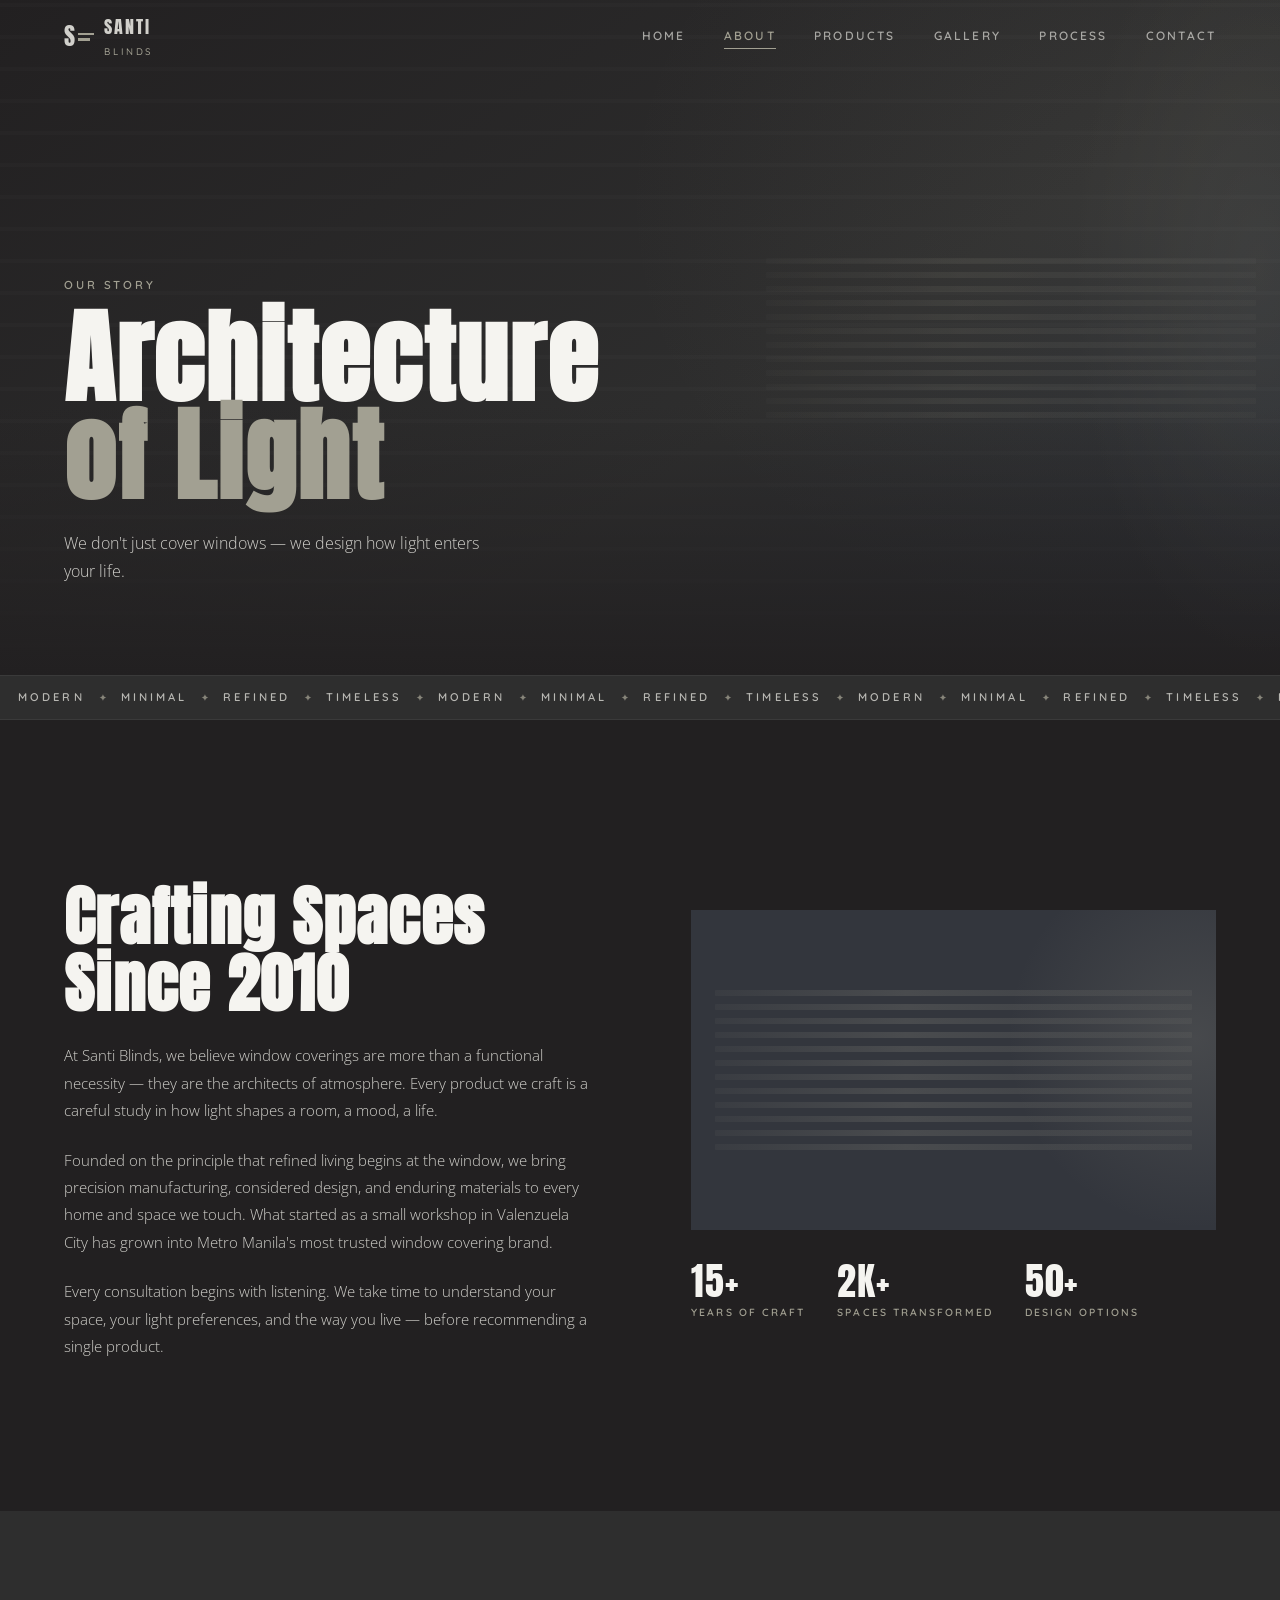
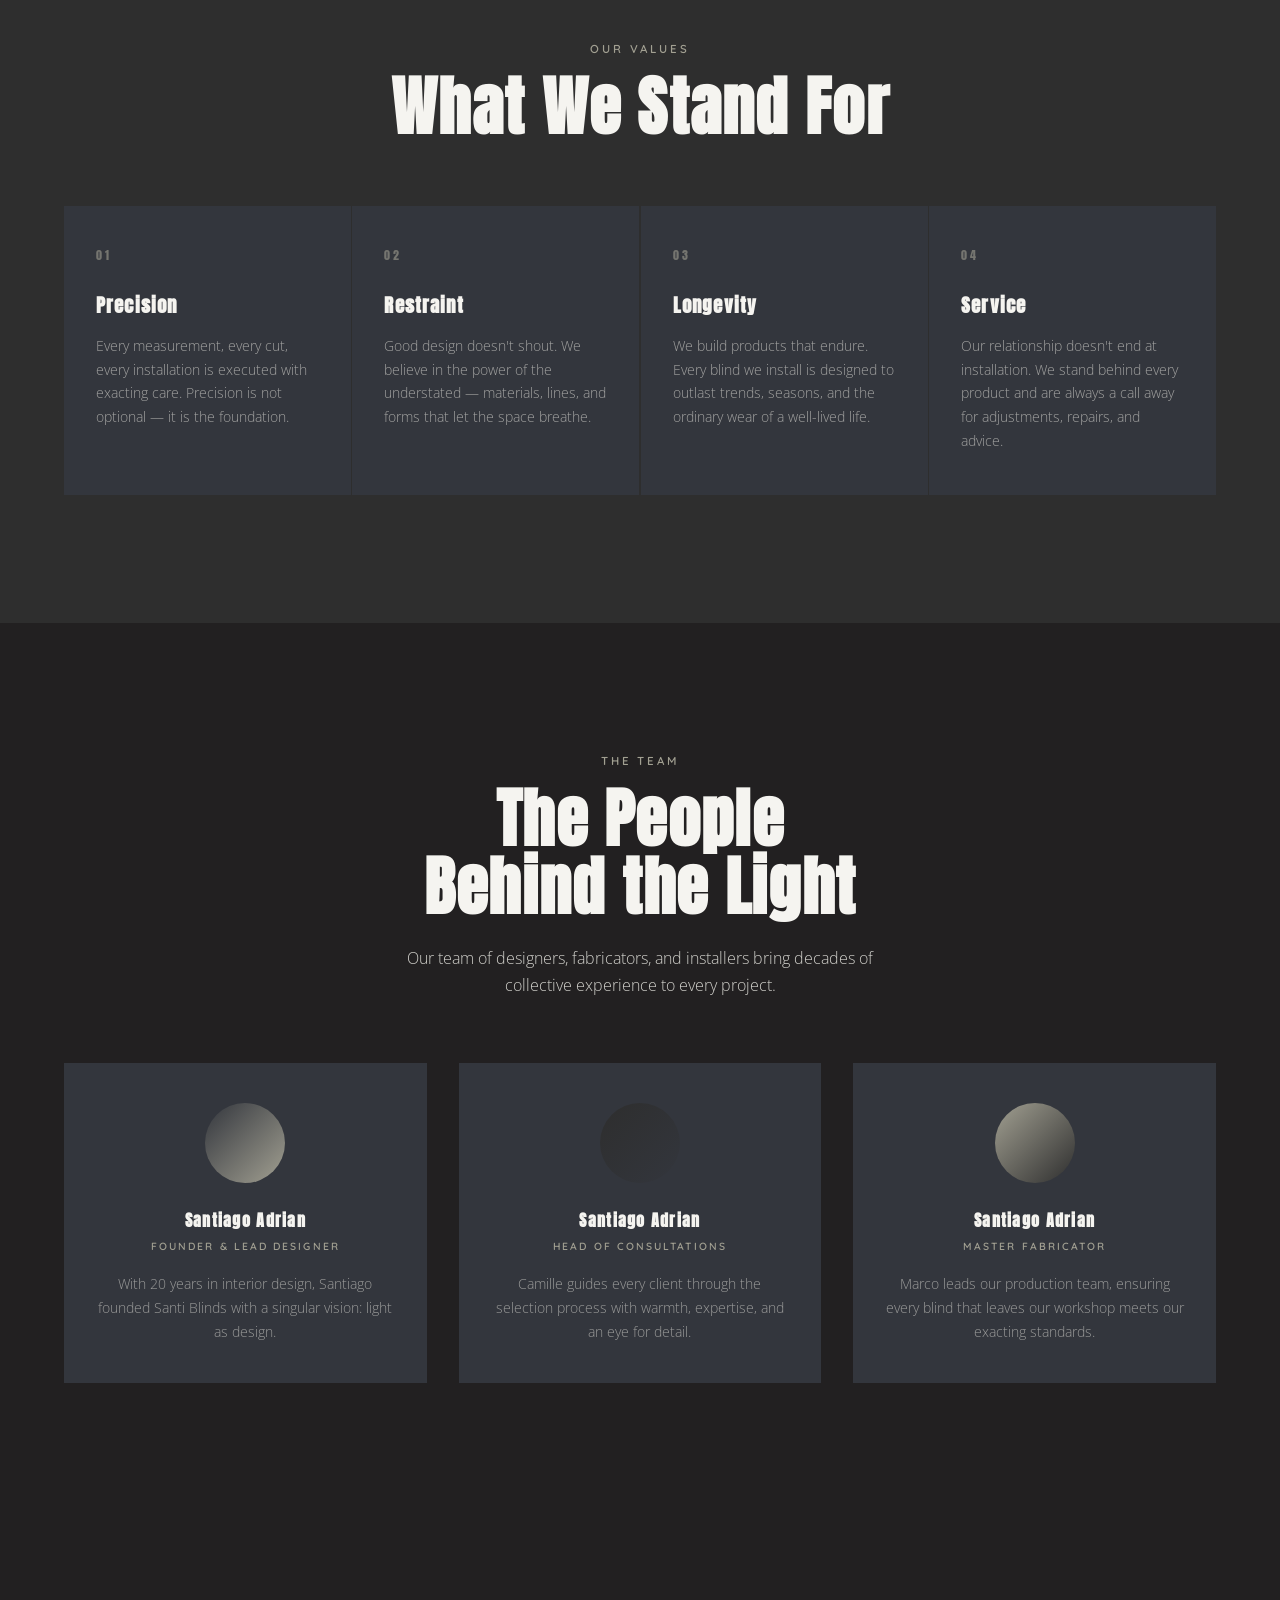
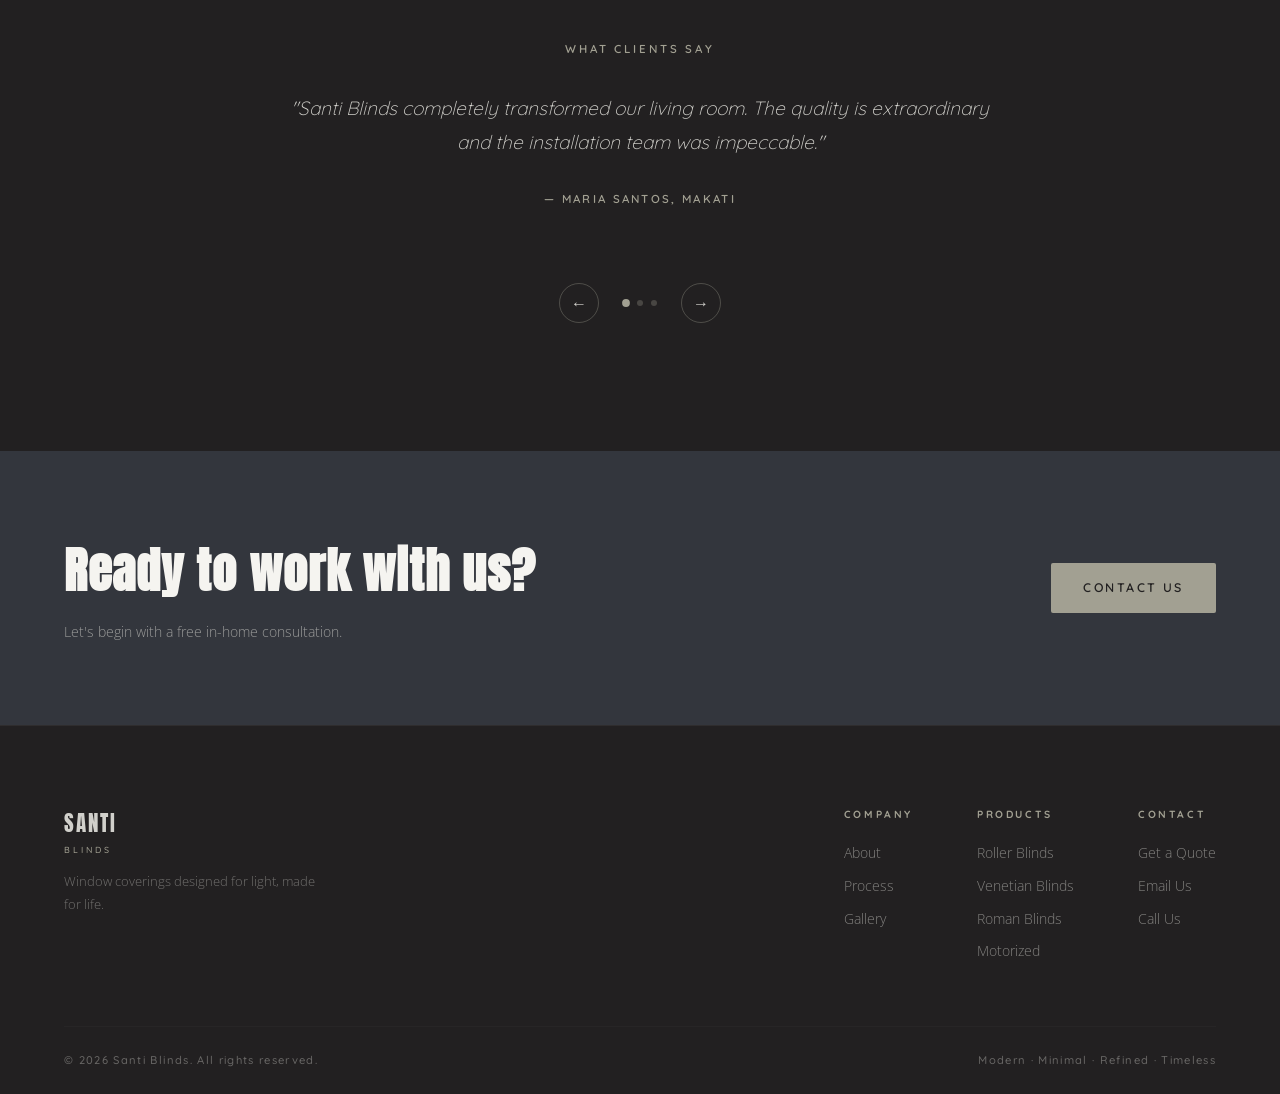
==== commit d7383873: "Update about.html" ====
--- a/about.html
+++ b/about.html
@@ -21,6 +21,7 @@
         <span class="nav__brand">SANTI <em>BLINDS</em></span>
       </a>
       <nav class="nav__links" id="navLinks">
+        <a href="index.html">Home</a>
         <a href="about.html" class="active">About</a>
         <a href="products.html">Products</a>
         <a href="gallery.html">Gallery</a>
@@ -78,7 +79,7 @@
           <span class="section-label reveal">Who We Are</span>
           <h2 class="section-title reveal">Crafting Spaces<br/>Since 2010</h2>
           <p class="body-text reveal">At Santi Blinds, we believe window coverings are more than a functional necessity — they are the architects of atmosphere. Every product we craft is a careful study in how light shapes a room, a mood, a life.</p>
-          <p class="body-text reveal">Founded on the principle that refined living begins at the window, we bring precision manufacturing, considered design, and enduring materials to every home and space we touch. What started as a small workshop in Quezon City has grown into Metro Manila's most trusted window covering brand.</p>
+          <p class="body-text reveal">Founded on the principle that refined living begins at the window, we bring precision manufacturing, considered design, and enduring materials to every home and space we touch. What started as a small workshop in Valenzuela City has grown into Metro Manila's most trusted window covering brand.</p>
           <p class="body-text reveal">Every consultation begins with listening. We take time to understand your space, your light preferences, and the way you live — before recommending a single product.</p>
         </div>
         <div class="about__visual reveal">
--- a/css/style.css
+++ b/css/style.css
@@ -2666,3 +2666,100 @@
   padding-left: clamp(20px, 5vw, 80px);
   padding-right: clamp(20px, 5vw, 80px);
 }
+/* ============================================
+   HOME INTRO SECTION
+   ============================================ */
+.home-intro { background: var(--c-dark); border-bottom: 1px solid rgba(255,255,255,0.06); }
+.home-intro__grid {
+  display: grid;
+  grid-template-columns: 1fr 1.4fr;
+  gap: clamp(40px, 8vw, 120px);
+  align-items: start;
+}
+.home-intro__left .section-title { margin-bottom: 0; }
+.home-intro__body {
+  font-size: 1rem;
+  color: var(--c-cream);
+  line-height: 1.85;
+  opacity: 0.75;
+  margin-bottom: 3rem;
+}
+.home-intro__stats {
+  display: flex;
+  gap: clamp(2rem, 5vw, 4rem);
+  flex-wrap: wrap;
+  padding-top: 2.5rem;
+  border-top: 1px solid rgba(255,255,255,0.07);
+}
+
+/* ============================================
+   HOME PRODUCTS GRID
+   ============================================ */
+.home-products { background: var(--c-black); }
+.home-products__grid {
+  display: grid;
+  grid-template-columns: repeat(4, 1fr);
+  gap: 1.5px;
+  margin-top: 4rem;
+}
+.home-products__footer {
+  margin-top: 2.5rem;
+  display: flex;
+  justify-content: center;
+}
+
+/* ============================================
+   HOME GALLERY
+   ============================================ */
+.home-gallery { background: var(--c-dark); padding-bottom: var(--section-pad); }
+.home-gallery__header {
+  display: flex;
+  align-items: flex-end;
+  justify-content: space-between;
+  margin-bottom: 2.5rem;
+  flex-wrap: wrap;
+  gap: 1.5rem;
+}
+.home-gallery__header .section-title { margin-bottom: 0; }
+
+/* ============================================
+   PROCESS LINK
+   ============================================ */
+.process__link {
+  margin-top: 3rem;
+  display: flex;
+  justify-content: flex-end;
+}
+
+/* ============================================
+   HERO RIGHT DECO (slat art panel)
+   ============================================ */
+.hero__right-deco {
+  position: absolute;
+  right: 0;
+  top: 0;
+  bottom: 0;
+  width: 32%;
+  pointer-events: none;
+  z-index: 1;
+  opacity: 0.55;
+}
+.hero__slat-art {
+  width: 100%;
+  height: 100%;
+}
+
+/* ============================================
+   RESPONSIVE ADDITIONS
+   ============================================ */
+@media (max-width: 1024px) {
+  .home-intro__grid { grid-template-columns: 1fr; gap: 2.5rem; }
+  .home-products__grid { grid-template-columns: repeat(2, 1fr); }
+  .hero__right-deco { display: none; }
+}
+
+@media (max-width: 768px) {
+  .home-products__grid { grid-template-columns: 1fr; }
+  .home-gallery__header { flex-direction: column; align-items: flex-start; }
+  .home-intro__stats { gap: 2rem; }
+}
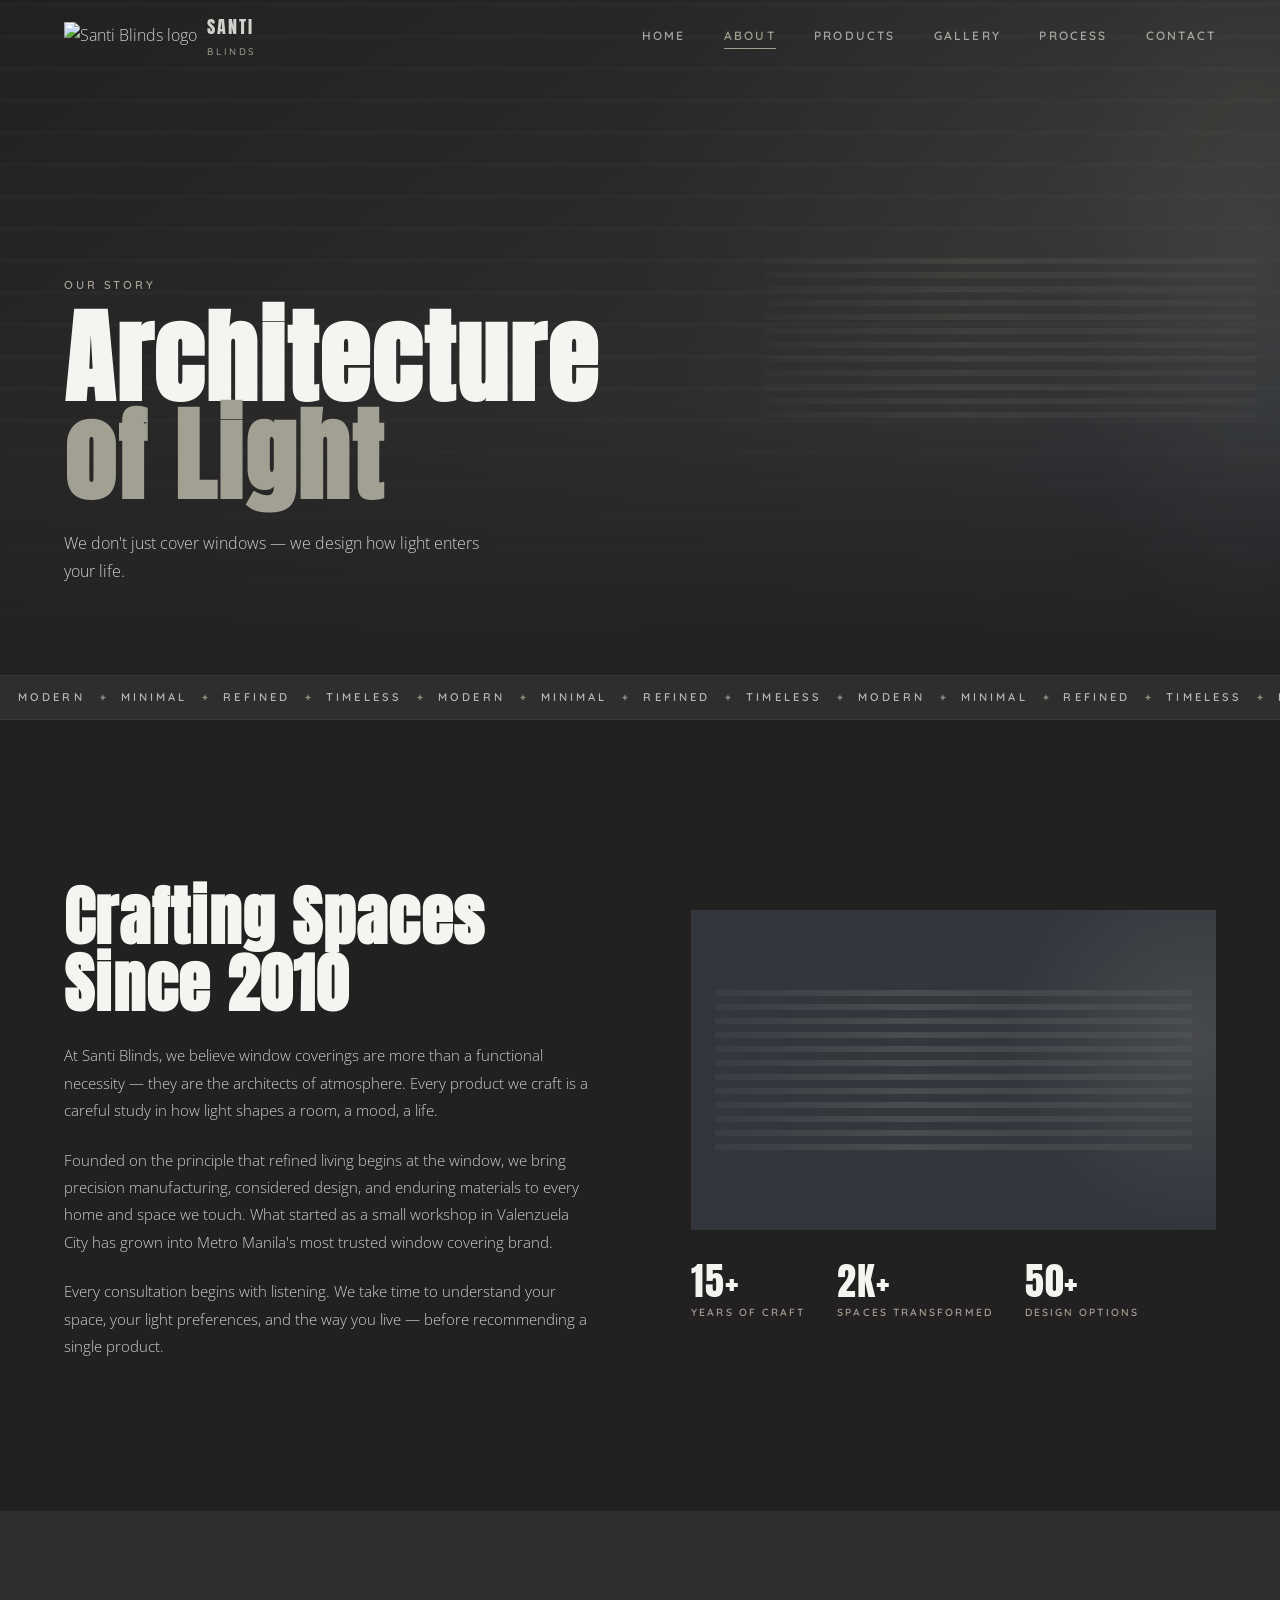
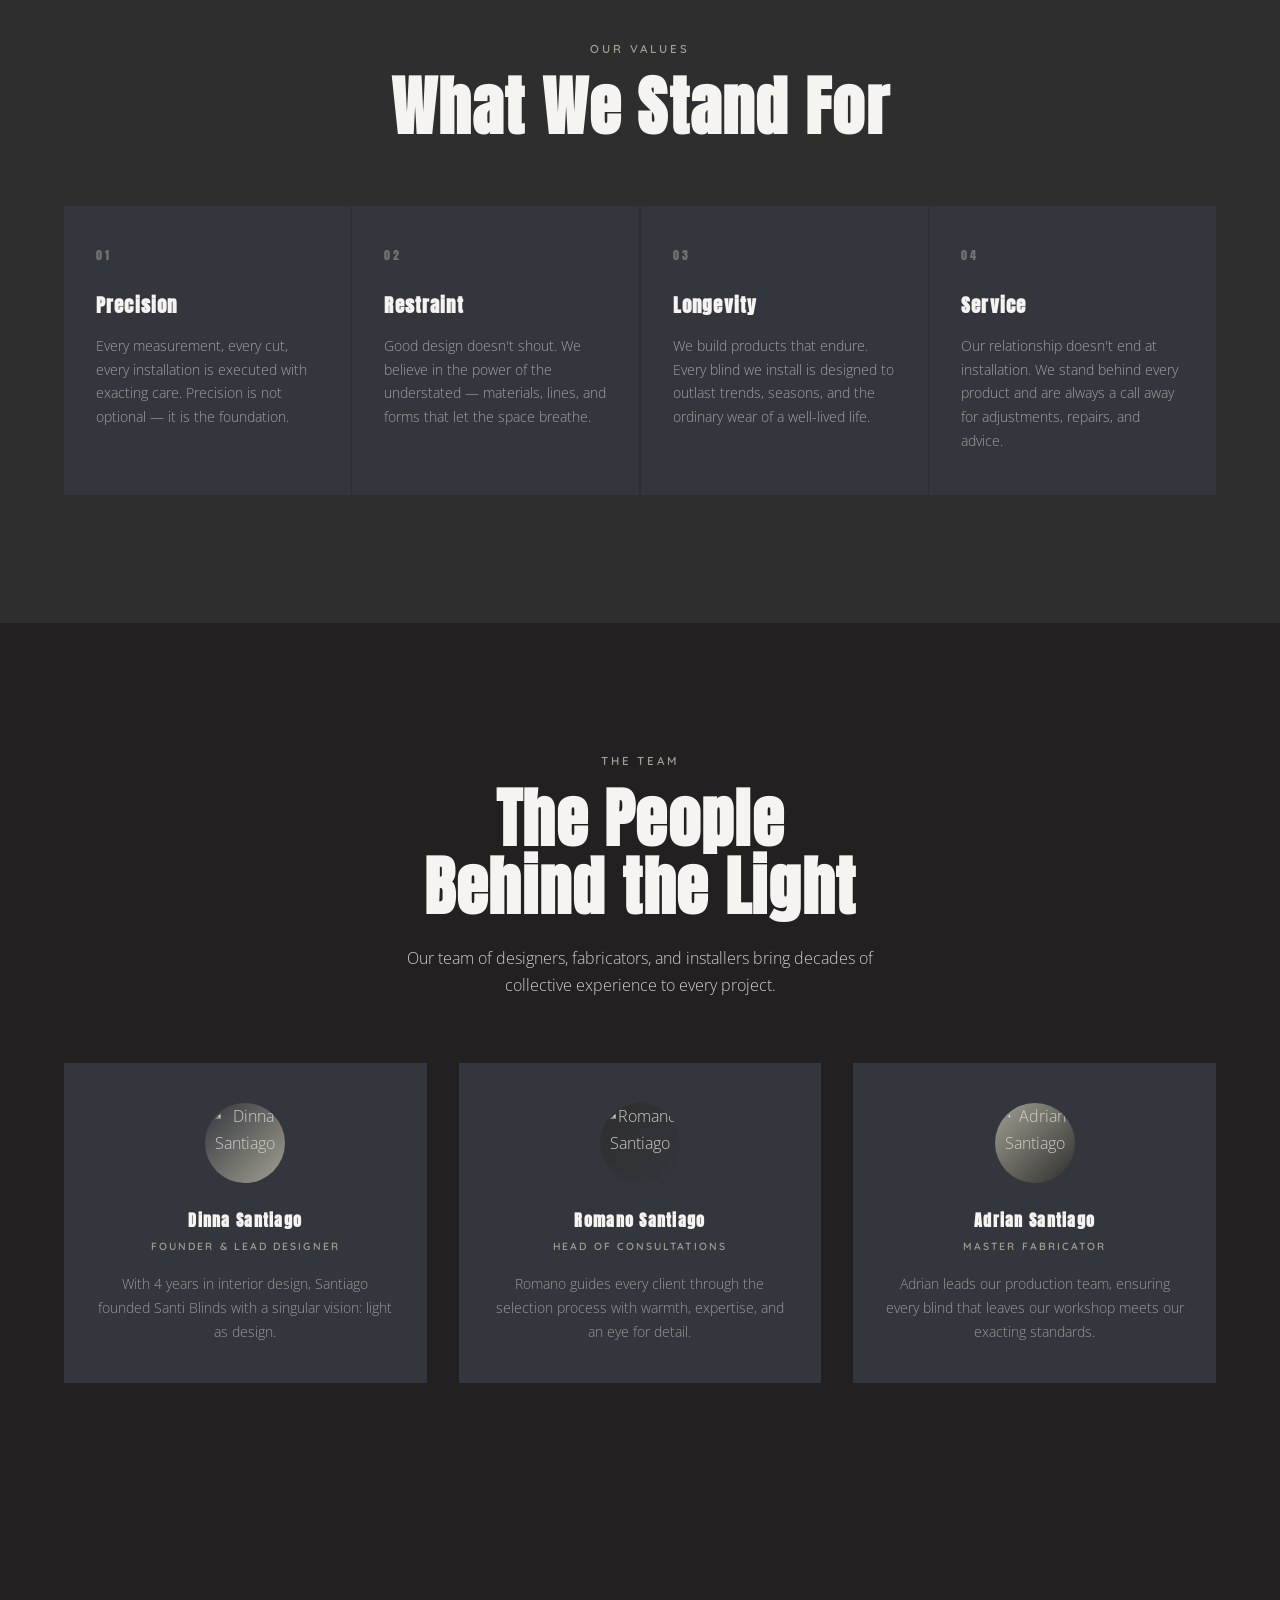
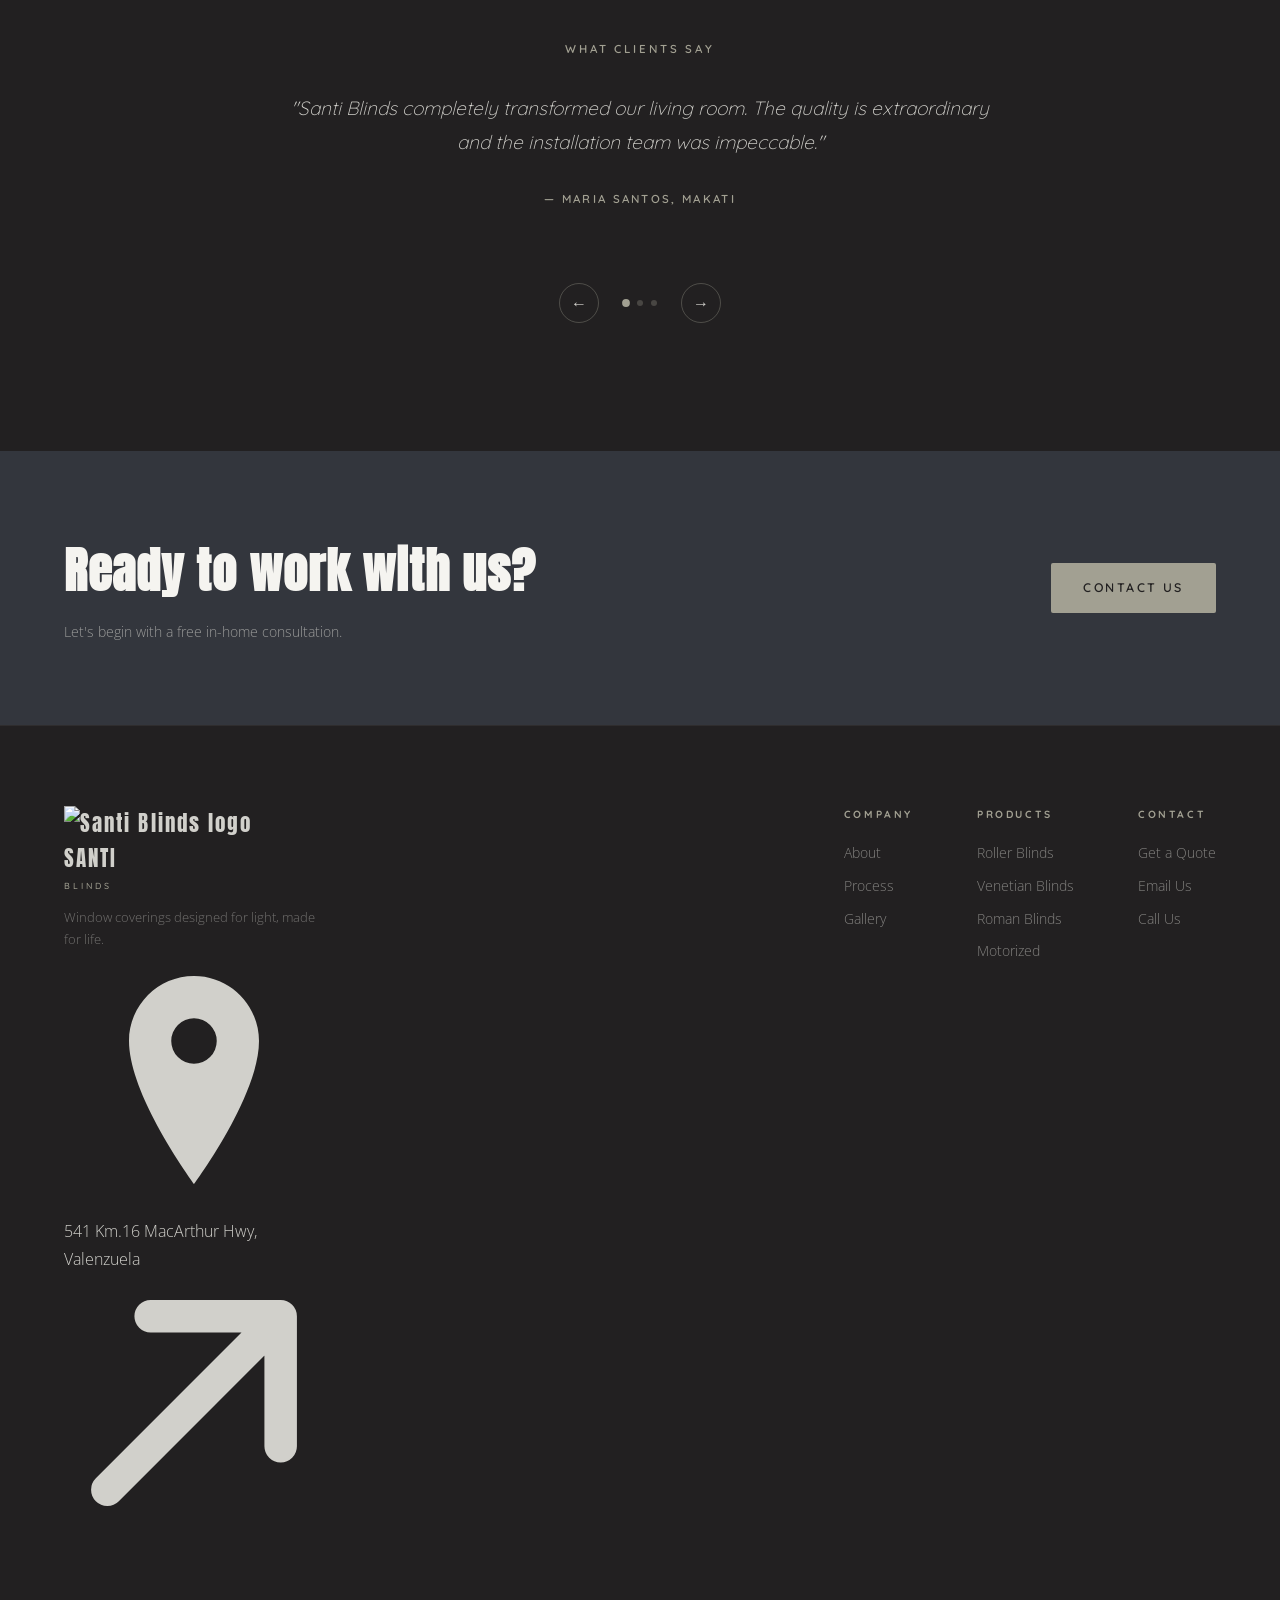
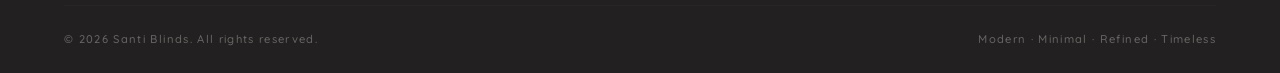
==== commit ba04e2c2: "Add favicon and update team member information Added favicon and updated team member details." ====
--- a/about.html
+++ b/about.html
@@ -3,6 +3,7 @@
 <head>
   <meta charset="UTF-8" />
   <meta name="viewport" content="width=device-width, initial-scale=1.0" />
+  <link rel="icon" type="image/png" href="images/Icon.png" />
   <title>About Us — Santi Blinds</title>
   <link rel="preconnect" href="https://fonts.googleapis.com" />
   <link rel="preconnect" href="https://fonts.gstatic.com" crossorigin />
@@ -15,9 +16,7 @@
   <header class="nav scrolled" id="nav">
     <div class="nav__inner">
       <a href="index.html" class="nav__logo">
-        <span class="nav__logo-mark">
-          <span class="logo-s">S</span><span class="logo-slats"></span>
-        </span>
+        <img src="images/SantiLogoNoBg.png" alt="Santi Blinds logo" class="nav__logo-img" />
         <span class="nav__brand">SANTI <em>BLINDS</em></span>
       </a>
       <nav class="nav__links" id="navLinks">
@@ -148,22 +147,28 @@
       </div>
       <div class="team__grid">
         <div class="team-card reveal" data-delay="0">
-          <div class="team-card__avatar team-card__avatar--1"></div>
-          <h4>Santiago Adrian</h4>
+          <div class="team-card__avatar team-card__avatar--1">
+            <img src="images/Dinna.png" alt="Dinna Santiago" />
+          </div>
+          <h4>Dinna Santiago</h4>
           <span>Founder & Lead Designer</span>
-          <p>With 20 years in interior design, Santiago founded Santi Blinds with a singular vision: light as design.</p>
+          <p>With 4 years in interior design, Santiago founded Santi Blinds with a singular vision: light as design.</p>
         </div>
         <div class="team-card reveal" data-delay="120">
-          <div class="team-card__avatar team-card__avatar--2"></div>
-          <h4>Santiago Adrian</h4>
+          <div class="team-card__avatar team-card__avatar--2">
+            <img src="images/Romano.png" alt="Romano Santiago" />
+          </div>
+          <h4>Romano Santiago</h4>
           <span>Head of Consultations</span>
-          <p>Camille guides every client through the selection process with warmth, expertise, and an eye for detail.</p>
+          <p>Romano guides every client through the selection process with warmth, expertise, and an eye for detail.</p>
         </div>
         <div class="team-card reveal" data-delay="240">
-          <div class="team-card__avatar team-card__avatar--3"></div>
-          <h4>Santiago Adrian</h4>
+          <div class="team-card__avatar team-card__avatar--3">
+            <img src="images/Adrian.png" alt="Adrian Santiago" />
+          </div>
+          <h4>Adrian Santiago</h4>
           <span>Master Fabricator</span>
-          <p>Marco leads our production team, ensuring every blind that leaves our workshop meets our exacting standards.</p>
+          <p>Adrian leads our production team, ensuring every blind that leaves our workshop meets our exacting standards.</p>
         </div>
       </div>
     </div>
@@ -213,8 +218,26 @@
     <div class="container">
       <div class="footer__top">
         <div class="footer__brand">
-          <span class="footer__logo">SANTI <em>BLINDS</em></span>
+          <span class="footer__logo">
+            <img src="images/SantiLogoNoBg.png" alt="Santi Blinds logo" class="footer__logo-img" />
+            <span class="footer__logo-text">SANTI <em>BLINDS</em></span>
+          </span>
           <p>Window coverings designed for light, made for life.</p>
+          <a
+            href="https://www.google.com/maps/dir/?api=1&destination=Santi+Cafe+541+Km.16+MacArthur+Highway+Valenzuela+Metro+Manila+1444&travelmode=driving"
+            target="_blank"
+            rel="noopener"
+            class="footer__map-btn"
+            aria-label="Get directions to Santi Blinds showroom"
+          >
+            <svg class="footer__map-icon" viewBox="0 0 20 20" fill="none" xmlns="http://www.w3.org/2000/svg" aria-hidden="true">
+              <path d="M10 2C7.24 2 5 4.24 5 7c0 4.25 5 11 5 11s5-6.75 5-11c0-2.76-2.24-5-5-5zm0 6.75A1.75 1.75 0 1 1 10 5.25a1.75 1.75 0 0 1 0 3.5z" fill="currentColor"/>
+            </svg>
+            <span>541 Km.16 MacArthur Hwy, Valenzuela</span>
+            <svg class="footer__map-arrow" viewBox="0 0 12 12" fill="none" xmlns="http://www.w3.org/2000/svg" aria-hidden="true">
+              <path d="M2 10L10 2M10 2H4M10 2v6" stroke="currentColor" stroke-width="1.5" stroke-linecap="round" stroke-linejoin="round"/>
+            </svg>
+          </a>
         </div>
         <div class="footer__nav">
           <div>
--- a/css/style.css
+++ b/css/style.css
@@ -275,6 +275,8 @@
   flex-direction: column;
   gap: 5px;
   padding: 8px;
+  position: relative;
+  z-index: 1001;
 }
 .nav__hamburger span {
   display: block;
@@ -371,6 +373,9 @@
   align-items: center;
   gap: 0.75rem;
   z-index: 2;
+}
+@media (max-width: 480px) {
+  .hero__scroll-hint { display: none; }
 }
 .hero__scroll-hint span {
   font-family: var(--font-ui);
@@ -1509,6 +1514,20 @@
   .teasers__grid { grid-template-columns: repeat(2, 1fr); }
   .values__grid { grid-template-columns: repeat(2, 1fr); }
   .team__grid { grid-template-columns: repeat(2, 1fr); }
+
+  /* Contact page */
+  .contact__grid--page { grid-template-columns: 1fr; gap: 50px; }
+  .contact-page::before { display: none; }
+  .faq__grid { grid-template-columns: 1fr; gap: 40px; }
+
+  /* Map section */
+  .map-placeholder { height: auto; }
+  .map-placeholder__inner { flex-direction: column; position: relative; }
+  .map__slat-visual { height: 240px; flex: none; }
+  .map-placeholder__label { width: 100%; border-left: none; border-top: 1px solid rgba(255,255,255,0.06); padding: 2.5rem; }
+
+  /* About hero */
+  .page-hero--about .page-hero__content { max-width: 100%; }
 }
 
 /* ============================================
@@ -1521,8 +1540,10 @@
     position: fixed;
     top: var(--nav-h);
     left: 0; right: 0;
-    background: rgba(34,32,33,0.97);
-    backdrop-filter: blur(12px);
+    z-index: 999;
+    background: rgba(34,32,33,0.98);
+    backdrop-filter: blur(16px);
+    -webkit-backdrop-filter: blur(16px);
     flex-direction: column;
     align-items: center;
     gap: 0;
@@ -1537,12 +1558,21 @@
     padding: 1.5rem 0 2rem;
   }
   .nav__links a {
-    padding: 0.75rem 2rem;
+    padding: 0.9rem 2rem;
     width: 100%;
     text-align: center;
-    font-size: 0.85rem;
+    font-size: 0.9rem;
+    letter-spacing: 0.14em;
   }
   .nav__hamburger { display: flex; }
+
+  /* Always show nav background on mobile so hamburger is always visible */
+  .nav {
+    background: rgba(34, 32, 33, 0.97);
+    backdrop-filter: blur(12px);
+    -webkit-backdrop-filter: blur(12px);
+    box-shadow: 0 1px 0 rgba(255,255,255,0.06);
+  }
 
   .hero__title { font-size: clamp(3rem, 12vw, 5rem); }
   .hero__cta { flex-direction: column; width: 100%; max-width: 260px; }
@@ -1555,7 +1585,6 @@
     height: auto;
     flex-direction: column;
     gap: 4px;
-    padding: 0 clamp(20px, 5vw, 40px);
   }
   .gallery__item { flex: none; height: 200px; }
   .gallery__item--tall,
@@ -1580,6 +1609,45 @@
   .teasers__grid { grid-template-columns: 1fr; }
   .why__grid { grid-template-columns: repeat(2, 1fr); }
   .cta-strip__inner { flex-direction: column; }
+
+  /* Page hero */
+  .page-hero { min-height: 55vh; }
+  .page-hero--about { min-height: 60vh; }
+  .page-hero--about .page-hero__content { max-width: 100%; }
+  .page-hero__slat-art { display: none; }
+
+  /* Stats strip */
+  .stats-strip__grid { grid-template-columns: repeat(2, 1fr); }
+  .stats-strip__item { border-bottom: 1px solid rgba(255,255,255,0.06); }
+  .stats-strip__item:nth-child(2) { border-right: none; }
+  .stats-strip__item:nth-child(3) { border-bottom: none; }
+  .stats-strip__item:nth-child(4) { border-right: none; border-bottom: none; }
+
+  /* Lightbox — arrows stay within screen */
+  .lightbox__prev { left: 0.5rem; }
+  .lightbox__next { right: 0.5rem; }
+
+  /* Commitment strip */
+  .commitment-strip__grid { grid-template-columns: 1fr; gap: 1.5px; }
+
+  /* Gallery stats */
+  .gallery-stats__grid { grid-template-columns: 1fr; }
+  .gallery-stats__item { border-right: none; border-bottom: 1px solid rgba(255,255,255,0.07); }
+  .gallery-stats__item:last-child { border-bottom: none; }
+
+  /* Timeline */
+  .timeline { grid-template-columns: 1fr; }
+  .timeline::before { display: none; }
+  .timeline__item { padding: 0 0 2.5rem 2rem; border-left: 1px solid rgba(162,160,146,0.15); }
+  .timeline__item:first-child { padding-left: 2rem; }
+  .timeline__marker { margin-left: -2rem; margin-bottom: 1.2rem; }
+
+  /* FAQ grid */
+  .faq-grid-wrap { grid-template-columns: 1fr; }
+  .faq__grid { grid-template-columns: 1fr; gap: 40px; }
+
+  /* Form */
+  .form-row { grid-template-columns: 1fr; }
 }
 
 /* ============================================
@@ -1587,13 +1655,44 @@
    ============================================ */
 @media (max-width: 480px) {
   .hero__content { padding-top: 30px; }
+  .hero__scroll-hint { display: none; }
   .section-title { font-size: clamp(1.8rem, 8vw, 2.5rem); }
   .testimonial blockquote { font-size: 0.95rem; }
   .gallery-grid { columns: 1; }
   .gallery-grid__fill { height: 220px !important; }
   .gallery-grid__item--tall .gallery-grid__fill { height: 260px !important; }
-  .lightbox__prev { left: 0.5rem; }
-  .lightbox__next { right: 0.5rem; }
+
+  /* Lightbox full-screen on tiny phones */
+  .lightbox__content { width: 100vw; }
+  .lightbox__img { height: 55vh; }
+  .lightbox__close { top: -2.75rem; }
+  .lightbox__prev { left: 0.25rem; }
+  .lightbox__next { right: 0.25rem; }
+
+  /* Why grid to single column on very small screens */
+  .why__grid { grid-template-columns: 1fr; }
+
+  /* Buttons full-width on small phones */
+  .hero__cta { max-width: 100%; }
+  .hero__cta .btn { width: 100%; }
+
+  /* Prevent overflow from large numbers */
+  .stats-strip__num { font-size: clamp(2rem, 8vw, 3rem); }
+  .gallery-stats__num { font-size: clamp(2.5rem, 8vw, 4rem); }
+  .commitment-card__num { font-size: clamp(2rem, 8vw, 3rem); }
+  .stat__num { font-size: clamp(1.8rem, 6vw, 2.5rem); }
+
+  /* Contact form full-width */
+  .map-placeholder__label { padding: 1.75rem; }
+
+  /* Process full-width numbers */
+  .process-step-full { grid-template-columns: 1fr; }
+  .process-step-full__num { font-size: 2rem; }
+  .process-step-full__num::after { display: none; }
+
+  /* Section header spacing */
+  .section-header { margin-bottom: 2.5rem; }
+  .section-desc { margin-bottom: 2rem; }
 }
 
 /* ============================================
@@ -2601,7 +2700,7 @@
 }
 
 /* ============================================
-   RESPONSIVE — CONTACT & INNER PAGES
+   RESPONSIVE — CONTACT & INNER PAGES (≤1100px)
    ============================================ */
 @media (max-width: 1100px) {
   .why__grid { grid-template-columns: repeat(2, 1fr); }
@@ -2622,28 +2721,20 @@
   .faq-grid-wrap { grid-template-columns: 1fr; }
   .commitment-strip__grid { grid-template-columns: 1fr; gap: 1.5px; }
 }
-@media (max-width: 1024px) {
-  .contact__grid--page { grid-template-columns: 1fr; gap: 50px; }
-  .contact-page::before { display: none; }
-  .faq__grid { grid-template-columns: 1fr; gap: 40px; }
-  .map-placeholder { height: auto; }
-  .map-placeholder__inner { flex-direction: column; position: relative; }
-  .map__slat-visual { height: 240px; flex: none; }
-  .map-placeholder__label { width: 100%; border-left: none; border-top: 1px solid rgba(255,255,255,0.06); padding: 2.5rem; }
-  .page-hero--about .page-hero__content { max-width: 100%; }
-}
-@media (max-width: 768px) {
-  .why__grid { grid-template-columns: 1fr; gap: 1.5px; }
-  .stats-strip__grid { grid-template-columns: repeat(2, 1fr); }
-  .ctestimonial-grid { grid-template-columns: 1fr; }
-  .form-row { grid-template-columns: 1fr; }
-}
+
+/* ============================================
+   RESPONSIVE — CONTACT & INNER PAGES (≤640px supplement)
+   ============================================ */
 @media (max-width: 640px) {
   .process-step-full { grid-template-columns: 1fr; }
   .process-step-full__num { font-size: 2rem; }
   .process-step-full__num::after { display: none; }
   .timeline { grid-template-columns: 1fr; }
   .page-hero__title { font-size: clamp(2.4rem, 10vw, 4rem); }
+  .map-placeholder__label { padding: 1.75rem 1.5rem; }
+  .ctestimonial-grid { grid-template-columns: 1fr; }
+  .why__grid { grid-template-columns: 1fr; }
+  .stats-strip__grid { grid-template-columns: repeat(2, 1fr); }
 }
 
 /* ============================================
@@ -2667,40 +2758,73 @@
   padding-right: clamp(20px, 5vw, 80px);
 }
 /* ============================================
-   HOME INTRO SECTION
-   ============================================ */
-.home-intro { background: var(--c-dark); border-bottom: 1px solid rgba(255,255,255,0.06); }
+   HOME — INTRO SECTION
+   ============================================ */
+.home-intro {
+  background: var(--c-dark);
+  border-bottom: 1px solid rgba(255,255,255,0.05);
+}
 .home-intro__grid {
   display: grid;
-  grid-template-columns: 1fr 1.4fr;
-  gap: clamp(40px, 8vw, 120px);
-  align-items: start;
-}
+  grid-template-columns: 1fr 1.5fr;
+  gap: clamp(50px, 8vw, 120px);
+  align-items: center;
+}
+.home-intro__left { position: sticky; top: 120px; padding-bottom: 2rem; }
 .home-intro__left .section-title { margin-bottom: 0; }
+.home-intro__divider {
+  width: 36px;
+  height: 1px;
+  background: var(--c-tan);
+  margin: 2rem 0;
+  opacity: 0.6;
+}
 .home-intro__body {
-  font-size: 1rem;
-  color: var(--c-cream);
-  line-height: 1.85;
-  opacity: 0.75;
-  margin-bottom: 3rem;
+  font-size: clamp(0.9rem, 1.3vw, 1rem);
+  color: var(--c-cream);
+  line-height: 1.9;
+  opacity: 0.72;
+  margin-bottom: 2.5rem;
 }
 .home-intro__stats {
-  display: flex;
-  gap: clamp(2rem, 5vw, 4rem);
+  display: grid;
+  grid-template-columns: repeat(3, 1fr);
+  gap: 0;
+  border-top: 1px solid rgba(255,255,255,0.07);
+  margin-top: 0.5rem;
+}
+.home-intro__stat {
+  display: flex;
+  flex-direction: column;
+  gap: 0.3rem;
+  padding: 1.75rem 0 0;
+  border-right: 1px solid rgba(255,255,255,0.07);
+  padding-right: 1.5rem;
+  margin-right: 1.5rem;
+}
+.home-intro__stat:last-child {
+  border-right: none;
+  padding-right: 0;
+  margin-right: 0;
+}
+.home-intro__cta-row {
+  display: flex;
+  gap: 1rem;
+  margin-top: 2.5rem;
   flex-wrap: wrap;
-  padding-top: 2.5rem;
-  border-top: 1px solid rgba(255,255,255,0.07);
-}
-
-/* ============================================
-   HOME PRODUCTS GRID
-   ============================================ */
-.home-products { background: var(--c-black); }
+}
+
+/* ============================================
+   HOME — PRODUCT HIGHLIGHTS
+   ============================================ */
+.home-products {
+  background: var(--c-black);
+}
 .home-products__grid {
   display: grid;
   grid-template-columns: repeat(4, 1fr);
   gap: 1.5px;
-  margin-top: 4rem;
+  margin-top: 3.5rem;
 }
 .home-products__footer {
   margin-top: 2.5rem;
@@ -2709,9 +2833,12 @@
 }
 
 /* ============================================
-   HOME GALLERY
-   ============================================ */
-.home-gallery { background: var(--c-dark); padding-bottom: var(--section-pad); }
+   HOME — GALLERY STRIP
+   ============================================ */
+.home-gallery {
+  background: var(--c-dark);
+  padding-bottom: var(--section-pad);
+}
 .home-gallery__header {
   display: flex;
   align-items: flex-end;
@@ -2719,11 +2846,12 @@
   margin-bottom: 2.5rem;
   flex-wrap: wrap;
   gap: 1.5rem;
+  padding: 0 clamp(20px, 5vw, 80px);
 }
 .home-gallery__header .section-title { margin-bottom: 0; }
 
 /* ============================================
-   PROCESS LINK
+   HOME — PROCESS LINK
    ============================================ */
 .process__link {
   margin-top: 3rem;
@@ -2732,34 +2860,263 @@
 }
 
 /* ============================================
-   HERO RIGHT DECO (slat art panel)
+   HERO RIGHT DECO
    ============================================ */
 .hero__right-deco {
   position: absolute;
   right: 0;
   top: 0;
   bottom: 0;
-  width: 32%;
+  width: 30%;
   pointer-events: none;
   z-index: 1;
-  opacity: 0.55;
-}
-.hero__slat-art {
-  width: 100%;
-  height: 100%;
-}
-
-/* ============================================
-   RESPONSIVE ADDITIONS
-   ============================================ */
+  opacity: 0.45;
+}
+.hero__slat-art { width: 100%; height: 100%; }
+
+/* ============================================
+   HOME — TESTIMONIAL STRIP
+   ============================================ */
+.home-testimonial {
+  background: var(--c-navy);
+  border-top: 1px solid rgba(255,255,255,0.05);
+  border-bottom: 1px solid rgba(255,255,255,0.05);
+  padding: clamp(60px, 8vw, 100px) 0;
+}
+.home-testimonial__inner {
+  display: grid;
+  grid-template-columns: 220px 1fr;
+  gap: clamp(3rem, 6vw, 8rem);
+  align-items: center;
+}
+.home-testimonial__label-col {
+  display: flex;
+  flex-direction: column;
+  gap: 1.5rem;
+}
+.home-testimonial__stars {
+  color: var(--c-tan);
+  font-size: 0.7rem;
+  letter-spacing: 4px;
+  opacity: 0.8;
+}
+.home-testimonial__quote {
+  font-family: var(--font-display);
+  font-size: clamp(2.5rem, 5vw, 4rem);
+  color: var(--c-tan);
+  opacity: 0.2;
+  line-height: 1;
+}
+.home-testimonial blockquote {
+  font-family: var(--font-ui);
+  font-size: clamp(1rem, 2vw, 1.3rem);
+  font-weight: 300;
+  line-height: 1.85;
+  color: var(--c-cream);
+  font-style: italic;
+  margin-bottom: 2rem;
+}
+.home-testimonial cite {
+  font-family: var(--font-ui);
+  font-size: 0.7rem;
+  font-weight: 600;
+  letter-spacing: 0.22em;
+  text-transform: uppercase;
+  color: var(--c-tan);
+  font-style: normal;
+}
+
+/* ============================================
+   RESPONSIVE — HOME SECTIONS
+   ============================================ */
+@media (max-width: 1100px) {
+  .home-intro__grid { grid-template-columns: 1fr 1.2fr; }
+  .home-intro__left { position: static; }
+}
 @media (max-width: 1024px) {
-  .home-intro__grid { grid-template-columns: 1fr; gap: 2.5rem; }
+  .home-intro__grid { grid-template-columns: 1fr; gap: 3rem; }
+  .home-intro__left { position: static; }
   .home-products__grid { grid-template-columns: repeat(2, 1fr); }
   .hero__right-deco { display: none; }
-}
-
+  .home-testimonial__inner { grid-template-columns: 1fr; gap: 2rem; }
+  .home-testimonial__label-col { flex-direction: row; align-items: center; }
+}
 @media (max-width: 768px) {
+  .home-products__grid { grid-template-columns: repeat(2, 1fr); }
+  .home-gallery__header { flex-direction: column; align-items: flex-start; padding: 0 clamp(20px, 5vw, 40px); }
+  .home-intro__stats { grid-template-columns: 1fr 1fr 1fr; }
+  .home-intro__stat { padding-right: 1rem; margin-right: 1rem; }
+  .home-intro__cta-row { flex-direction: column; }
+  .home-testimonial__label-col { flex-direction: column; align-items: flex-start; }
+}
+@media (max-width: 540px) {
   .home-products__grid { grid-template-columns: 1fr; }
-  .home-gallery__header { flex-direction: column; align-items: flex-start; }
-  .home-intro__stats { gap: 2rem; }
-}
+  .home-intro__stats { grid-template-columns: 1fr; border: none; }
+  .home-intro__stat { border-right: none; padding: 1.25rem 0 0; margin: 0; border-top: 1px solid rgba(255,255,255,0.07); }
+}
+
+/* ============================================
+   UNIVERSAL OVERFLOW & TOUCH SAFETY
+   ============================================ */
+
+/* Prevent any element causing horizontal scroll */
+.container,
+.nav__inner,
+.hero__content,
+.page-hero__content,
+.section,
+.footer__top,
+.marquee {
+  max-width: 100%;
+}
+
+/* Filter bar — better wrapping on mobile */
+@media (max-width: 480px) {
+  .filter-bar { gap: 0.4rem; }
+  .filter-btn {
+    padding: 8px 14px;
+    font-size: 0.68rem;
+  }
+}
+
+/* Ensure process__step doesn't overflow on narrow screens */
+@media (max-width: 400px) {
+  .process__step { padding: 1.5rem 1.25rem; }
+  .hero__title { font-size: clamp(2.5rem, 11vw, 4rem); }
+  .nav__brand { font-size: 0.95rem; }
+  .btn { padding: 12px 22px; font-size: 0.74rem; }
+}
+
+/* Ensure footer nav columns don't overflow */
+@media (max-width: 768px) {
+  .footer__nav { flex-wrap: wrap; }
+  .footer__brand { max-width: 100%; }
+}
+
+/* Fix contact-page hero on all inner pages — consistent min-height */
+@media (max-width: 768px) {
+  .page-hero__content {
+    padding-top: clamp(60px, 8vw, 100px);
+    padding-bottom: clamp(40px, 6vw, 70px);
+  }
+}
+
+/* ============================================
+   CONTACT PAGE — MOBILE LAYOUT
+   Full single-column stack; form on top, info below
+   ============================================ */
+
+/* --- ≤1024px: collapse the two-column grid --- */
+@media (max-width: 1024px) {
+  /* Remove the angled navy background — it only works with side-by-side layout */
+  .contact-page::before { display: none; }
+
+  .contact__grid--page {
+    grid-template-columns: 1fr;
+    gap: clamp(3rem, 6vw, 5rem);
+  }
+
+  /* Put the form first so the primary CTA is immediately visible */
+  .contact__form  { order: -1; }
+  .contact__info  { order: 1; gap: 2.5rem; }
+}
+
+/* --- ≤768px: tighten spacing and font sizes --- */
+@media (max-width: 768px) {
+  /* Form header */
+  .contact__form .section-title { font-size: clamp(1.8rem, 7vw, 2.6rem); }
+  .contact__form .body-text { font-size: 0.88rem; margin-bottom: 0; }
+  .form-header { margin-bottom: 1.75rem; }
+
+  /* All form-row pairs → single column */
+  .form-row { grid-template-columns: 1fr; gap: 0; }
+
+  /* Give form fields more breathing room on touch screens */
+  .form-group { margin-bottom: 1rem; }
+  .form-group input,
+  .form-group select,
+  .form-group textarea {
+    padding: 13px 14px;
+    font-size: 1rem;          /* prevents iOS zoom on focus */
+  }
+  .form-group textarea { min-height: 100px; }
+
+  /* Submit button — already full-width via .btn--full, just ensure it */
+  .btn--full { width: 100%; }
+
+  /* Reach Us — info blocks */
+  .contact__info { gap: 2rem; }
+  .contact-info-block { padding-bottom: 0; }
+
+  /* Contact details list */
+  .contact__detail {
+    padding: 0.9rem 0;
+    font-size: 0.9rem;
+  }
+  .detail-icon {
+    width: 32px; height: 32px;
+    font-size: 0.8rem;
+    flex-shrink: 0;
+  }
+
+  /* Hours table */
+  .hours-row {
+    font-size: 0.85rem;
+    padding: 0.7rem 0;
+    flex-wrap: wrap;
+    gap: 0.25rem;
+  }
+  .hours-row span:last-child { font-size: 0.75rem; }
+
+  /* Showroom address */
+  .showroom-address { font-size: 0.88rem; }
+
+  /* Social buttons — stack on very small screens */
+  .contact__socials { gap: 0.5rem; }
+  .contact__socials .btn--sm { flex: 1 1 auto; text-align: center; }
+
+  /* Section label spacing */
+  .contact-info-block .section-label { margin-bottom: 0.75rem; }
+
+  /* Why grid — already 2-col at 768px, keep it */
+  .why__grid { gap: 1.5px; }
+
+  /* Stats strip borders reset for 2-col layout */
+  .stats-strip__item:nth-child(odd)  { border-right: 1px solid rgba(255,255,255,0.06); }
+  .stats-strip__item:nth-child(even) { border-right: none; }
+  .stats-strip__item:nth-child(3),
+  .stats-strip__item:nth-child(4)    { border-bottom: none; }
+}
+
+/* --- ≤540px: single column everything --- */
+@media (max-width: 540px) {
+  /* Why grid → 1 col */
+  .why__grid { grid-template-columns: 1fr; }
+
+  /* Stats strip → 2 col still fine, but squish the padding */
+  .stats-strip__item { padding: 1.5rem 1rem; }
+  .stats-strip__num  { font-size: clamp(2rem, 7vw, 3rem); }
+
+  /* Form: reduce container padding so nothing clips */
+  .contact-page.section { padding-left: 0; padding-right: 0; }
+
+  /* Social buttons full-width */
+  .contact__socials { flex-direction: column; }
+  .contact__socials .btn--sm { width: 100%; justify-content: center; }
+
+  /* Map label padding */
+  .map-placeholder__label { padding: 1.75rem 1.25rem; }
+
+  /* FAQ section label column */
+  .faq__intro .btn { width: 100%; justify-content: center; }
+}
+
+/* --- ≤400px: very narrow phones --- */
+@media (max-width: 400px) {
+  .contact__grid--page { gap: 2.5rem; }
+  .form-group input,
+  .form-group select,
+  .form-group textarea { font-size: 1rem; }
+  .why__card { padding: 2rem 1.5rem; }
+  .contact__detail { gap: 0.75rem; }
+}
